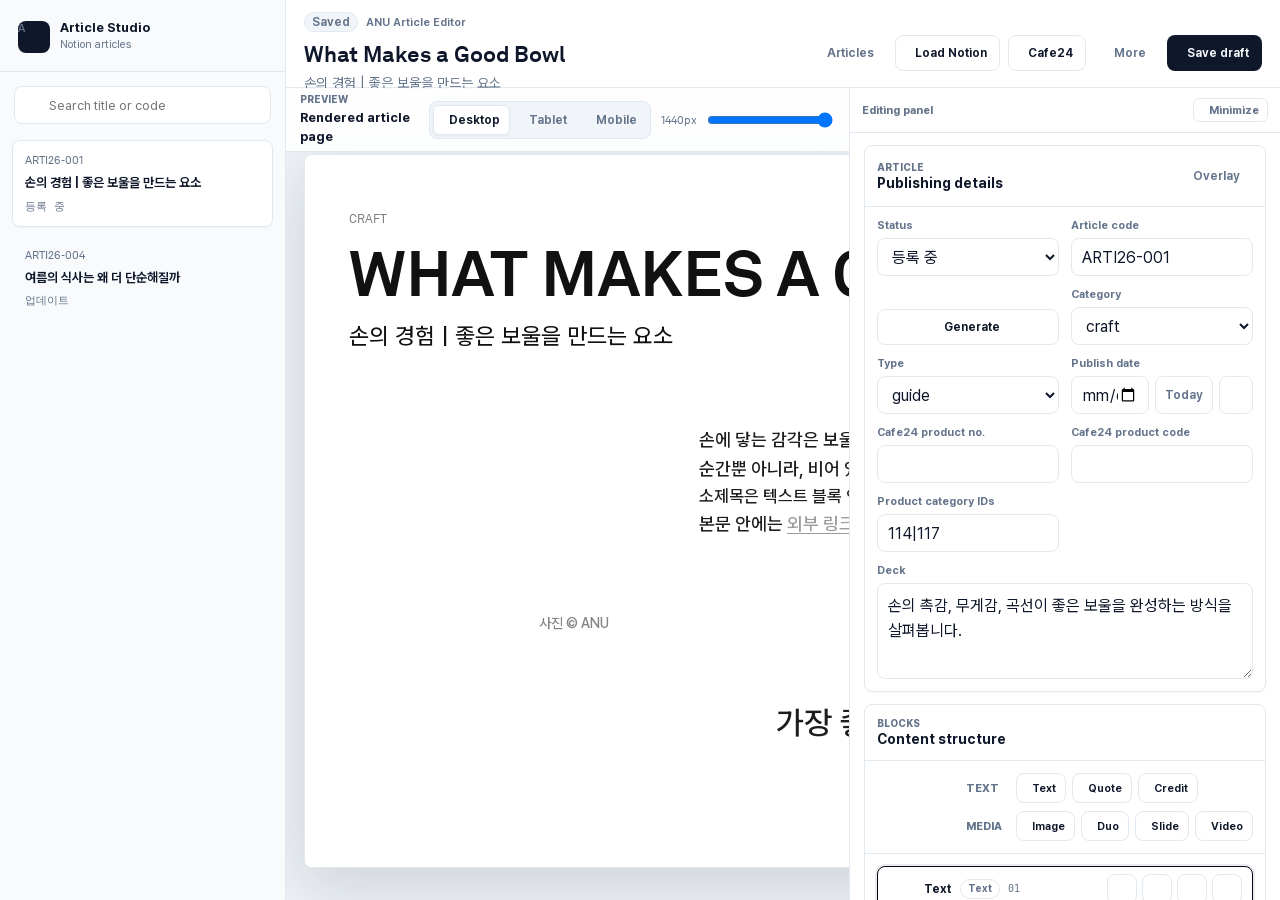
==== anu-editor-v2/index.html @ b9855404 "Refine editor UI with shadcn-style controls - Reorganize the editor into article list, preview, and " ====
<!doctype html>
<html lang="ko">
<head>
  <meta charset="utf-8">
  <meta name="viewport" content="width=device-width, initial-scale=1">
  <title>ANU Article Studio</title>
  <script>
    window.tailwind = window.tailwind || {};
    window.tailwind.config = {
      theme: {
        extend: {
          colors: {
            border: 'hsl(var(--border))',
            input: 'hsl(var(--input))',
            ring: 'hsl(var(--ring))',
            background: 'hsl(var(--background))',
            foreground: 'hsl(var(--foreground))',
            muted: {
              DEFAULT: 'hsl(var(--muted-bg))',
              foreground: 'hsl(var(--muted-foreground))',
            },
            primary: {
              DEFAULT: 'hsl(var(--primary))',
              foreground: 'hsl(var(--primary-foreground))',
            },
            secondary: {
              DEFAULT: 'hsl(var(--secondary))',
              foreground: 'hsl(var(--secondary-foreground))',
            },
          },
          borderRadius: {
            lg: 'var(--radius)',
            md: 'calc(var(--radius) - 2px)',
            sm: 'calc(var(--radius) - 4px)',
          },
          fontFamily: {
            sans: ['Pretendard Variable', 'Pretendard', '-apple-system', 'BlinkMacSystemFont', 'Segoe UI', 'sans-serif'],
          },
        },
      },
    };
  </script>
  <script src="https://cdn.tailwindcss.com"></script>
  <script defer src="https://unpkg.com/lucide@latest/dist/umd/lucide.js"></script>
  <link rel="stylesheet" href="./app.css">
</head>
<body class="bg-background text-foreground font-sans antialiased">
  <main class="app-shell min-h-screen">
    <aside class="sidebar" aria-label="Article navigation">
      <header class="sidebar__head">
        <div class="brand">
          <span class="brand__mark" aria-hidden="true">A</span>
          <div>
            <strong>Article Studio</strong>
            <span>Notion articles</span>
          </div>
        </div>
      </header>

      <label class="search-field">
        <span class="sr-only">Search articles</span>
        <i data-lucide="search" aria-hidden="true"></i>
        <input type="search" placeholder="Search title or code">
      </label>

      <nav class="article-list" aria-label="Articles">
        <button class="article-row is-active" type="button">
          <span>ARTI26-001</span>
          <strong>손의 경험 | 좋은 보울을 만드는 요소</strong>
          <em>등록 중</em>
        </button>
        <button class="article-row" type="button">
          <span>ARTI26-004</span>
          <strong>여름의 식사는 왜 더 단순해질까</strong>
          <em>업데이트</em>
        </button>
      </nav>
    </aside>

    <section class="editor" aria-label="Article editor">
      <header class="topbar">
        <div class="title-fields">
          <div class="title-meta">
            <span id="saveState" class="save-state">Saved</span>
            <span>ANU Article Editor</span>
          </div>
          <input id="englishTitle" class="title-input" value="What Makes a Good Bowl" aria-label="English title">
          <input id="koreanTitle" class="subtitle-input" value="손의 경험 | 좋은 보울을 만드는 요소" aria-label="Korean title">
        </div>

        <div class="topbar__actions">
          <button class="ui-button ui-button--ghost" type="button" id="toggleSidebar" aria-label="Toggle article list">
            <i data-lucide="panel-left" aria-hidden="true"></i>
            <span>Articles</span>
          </button>
          <button class="ui-button ui-button--secondary" type="button" id="loadArticles">
            <i data-lucide="refresh-cw" aria-hidden="true"></i>
            <span>Load Notion</span>
          </button>
          <button class="ui-button ui-button--secondary" type="button" id="toggleExport">
            <i data-lucide="file-down" aria-hidden="true"></i>
            <span>Cafe24</span>
          </button>
          <details class="utility-menu">
            <summary class="ui-button ui-button--ghost" aria-label="More actions">
              <i data-lucide="more-horizontal" aria-hidden="true"></i>
              <span>More</span>
            </summary>
            <div class="utility-menu__content">
              <button type="button" id="copyHtml"><i data-lucide="code-2" aria-hidden="true"></i>Copy HTML</button>
              <button type="button" id="copyJson"><i data-lucide="braces" aria-hidden="true"></i>Copy JSON</button>
              <button type="button" id="importJson"><i data-lucide="upload" aria-hidden="true"></i>Import JSON</button>
            </div>
          </details>
          <button class="ui-button ui-button--primary" type="button" id="saveDraft">
            <i data-lucide="save" aria-hidden="true"></i>
            <span>Save draft</span>
          </button>
          <input id="importJsonInput" class="sr-only" type="file" accept="application/json,.json">
        </div>
      </header>

      <div class="workarea">
        <section class="composer" aria-label="Composer">
          <div class="composer__floatbar">
            <span>Editing panel</span>
            <button class="ui-button ui-button--ghost" type="button" id="minimizeComposer">
              <i data-lucide="minus" aria-hidden="true"></i>
              Minimize
            </button>
          </div>

          <section class="panel meta-panel">
            <div class="panel__head">
              <div>
                <p class="panel-eyebrow">Article</p>
                <h2>Publishing details</h2>
              </div>
              <button class="ui-button ui-button--ghost" type="button" id="toggleComposerFloat">
                <i data-lucide="panel-right-open" aria-hidden="true"></i>
                Overlay
              </button>
            </div>
            <div class="meta-grid">
              <label class="field">
                <span>Status</span>
                <select id="articleStatus">
                  <option>시작 전</option>
                  <option>작성 중</option>
                  <option selected>등록 중</option>
                  <option>업데이트</option>
                  <option>업로드</option>
                </select>
              </label>
              <label class="field">
                <span>Article code</span>
                <input id="articleCode" value="ARTI26-001">
              </label>
              <button class="ui-button ui-button--secondary field-button" type="button" id="generateArticleCode">
                <i data-lucide="hash" aria-hidden="true"></i>
                Generate
              </button>
              <label class="field">
                <span>Category</span>
                <select id="articleCategory">
                  <option value="life">life</option>
                  <option value="craft" selected>craft</option>
                  <option value="sustainability">sustainability</option>
                  <option value="archive">archive</option>
                </select>
              </label>
              <label class="field">
                <span>Type</span>
                <select id="articleType">
                  <option value="essay">essay</option>
                  <option value="interview">interview</option>
                  <option value="curation">curation</option>
                  <option value="guide" selected>guide</option>
                  <option value="project">project</option>
                </select>
              </label>
              <div class="field">
                <span>Publish date</span>
                <div class="date-control">
                  <input id="publishDate" type="date" aria-label="Publish date">
                  <button type="button" id="publishToday">Today</button>
                  <button type="button" id="publishClear" aria-label="Clear publish date">
                    <i data-lucide="x" aria-hidden="true"></i>
                  </button>
                </div>
              </div>
              <label class="field">
                <span>Cafe24 product no.</span>
                <input id="cafe24ProductNo" inputmode="numeric">
              </label>
              <label class="field">
                <span>Cafe24 product code</span>
                <input id="cafe24ProductCode">
              </label>
              <label class="field">
                <span>Product category IDs</span>
                <input id="productCategoryIds" value="114|117">
              </label>
              <label class="field field--wide">
                <span>Deck</span>
                <textarea id="articleDeck">손의 촉감, 무게감, 곡선이 좋은 보울을 완성하는 방식을 살펴봅니다.</textarea>
              </label>
            </div>
          </section>

          <section class="panel">
            <div class="panel__head">
              <div>
                <p class="panel-eyebrow">Blocks</p>
                <h2>Content structure</h2>
              </div>
            </div>
            <div class="block-tools" aria-label="Add block">
              <div>
                <span>Text</span>
                <button type="button" data-add="text"><i data-lucide="type" aria-hidden="true"></i>Text</button>
                <button type="button" data-add="quote"><i data-lucide="quote" aria-hidden="true"></i>Quote</button>
                <button type="button" data-add="credit"><i data-lucide="badge-info" aria-hidden="true"></i>Credit</button>
              </div>
              <div>
                <span>Media</span>
                <button type="button" data-add="image"><i data-lucide="image" aria-hidden="true"></i>Image</button>
                <button type="button" data-add="duo"><i data-lucide="columns-2" aria-hidden="true"></i>Duo</button>
                <button type="button" data-add="slide"><i data-lucide="gallery-horizontal" aria-hidden="true"></i>Slide</button>
                <button type="button" data-add="video"><i data-lucide="video" aria-hidden="true"></i>Video</button>
              </div>
            </div>
            <div id="blockList" class="block-list" aria-live="polite"></div>
          </section>

          <section class="panel export-panel is-collapsed" id="cafeExportPanel">
            <div class="panel__head">
              <div>
                <p class="panel-eyebrow">Cafe24</p>
                <h2>Export actions</h2>
              </div>
              <span id="gasState" class="panel-state">Ready</span>
            </div>
            <div class="pipeline-panel">
              <label class="field field--wide">
                <span>GAS Web App URL</span>
                <input id="gasEndpoint" placeholder="Local test URL or blank on Cloudflare Pages">
              </label>
              <label class="field">
                <span>Access token</span>
                <input id="gasToken" placeholder="Optional">
              </label>
              <label class="field field--wide">
                <span>Notion editor page ID</span>
                <input id="editorPageId" placeholder="아티클 편집기 page_id">
              </label>
              <label class="field field--wide">
                <span>Notion article page ID</span>
                <input id="articlePageId" placeholder="아티클 DB page_id">
              </label>
              <div class="pipeline-actions">
                <button class="ui-button ui-button--secondary" type="button" data-gas-action="saveEditorData"><i data-lucide="database" aria-hidden="true"></i>Save to Notion</button>
                <button class="ui-button ui-button--secondary" type="button" data-gas-action="runAll"><i data-lucide="play" aria-hidden="true"></i>Run all</button>
                <button class="ui-button ui-button--secondary" type="button" data-gas-action="exportRegistrationCsv"><i data-lucide="file-plus-2" aria-hidden="true"></i>Registration CSV</button>
                <button class="ui-button ui-button--secondary" type="button" data-gas-action="exportUpdateCsv"><i data-lucide="file-pen-line" aria-hidden="true"></i>Update CSV</button>
              </div>
            </div>
          </section>
        </section>

        <section class="preview" aria-label="Preview">
          <div class="preview__toolbar">
            <div>
              <p class="panel-eyebrow">Preview</p>
              <strong>Rendered article page</strong>
            </div>
            <div class="preview-controls">
              <div class="segmented segmented--preview" role="group" aria-label="Preview size">
                <button class="is-active" type="button" data-width="1440"><i data-lucide="monitor" aria-hidden="true"></i>Desktop</button>
                <button type="button" data-width="834"><i data-lucide="tablet" aria-hidden="true"></i>Tablet</button>
                <button type="button" data-width="390"><i data-lucide="smartphone" aria-hidden="true"></i>Mobile</button>
              </div>
              <label class="viewport-slider">
                <span id="viewportLabel">1440px</span>
                <input id="viewportRange" type="range" min="320" max="1440" value="1440">
              </label>
            </div>
          </div>
          <div class="preview__stage">
            <div id="deviceFrame" class="device-frame">
              <iframe id="previewFrame" src="./preview.html" title="Article preview"></iframe>
            </div>
          </div>
        </section>
      </div>
    </section>
  </main>

  <script src="./app.js"></script>
  <script>
    window.addEventListener('DOMContentLoaded', () => {
      if (window.lucide) window.lucide.createIcons();
    });
  </script>
</body>
</html>
---- anu-editor-v2/app.css ----
:root {
  --bg: #f5f5f7;
  --panel: #ffffff;
  --panel-alt: #fbfbfd;
  --ink: #111827;
  --muted: #667085;
  --soft: #98a2b3;
  --line: #d9dee7;
  --line-strong: #b8c0cc;
  --accent: #0b57d0;
  --accent-ink: #ffffff;
  --shadow: 0 16px 48px rgba(15, 23, 42, 0.08);
  --radius: 8px;
  --sans: -apple-system, BlinkMacSystemFont, "Segoe UI", "Pretendard Variable", Pretendard, sans-serif;
  --mono: "SFMono-Regular", ui-monospace, Menlo, Consolas, monospace;
}

* {
  box-sizing: border-box;
}

html,
body {
  height: 100%;
}

body {
  margin: 0;
  background: var(--bg);
  color: var(--ink);
  font-family: var(--sans);
  letter-spacing: 0;
}

button,
input,
textarea,
select {
  font: inherit;
}

button {
  cursor: pointer;
}

.sr-only {
  position: absolute;
  width: 1px;
  height: 1px;
  overflow: hidden;
  clip: rect(0, 0, 0, 0);
}

.app-shell {
  display: grid;
  grid-template-columns: 272px minmax(0, 1fr);
  height: 100vh;
  min-height: 720px;
}

body.sidebar-collapsed .app-shell {
  grid-template-columns: 0 minmax(0, 1fr);
}

body.sidebar-collapsed .sidebar {
  overflow: hidden;
  border-right: 0;
}

.sidebar {
  display: flex;
  min-width: 0;
  flex-direction: column;
  border-right: 1px solid var(--line);
  background: var(--panel-alt);
}

.sidebar__head {
  display: flex;
  align-items: center;
  justify-content: space-between;
  gap: 12px;
  height: 64px;
  padding: 0 16px;
  border-bottom: 1px solid var(--line);
}

.brand {
  display: flex;
  min-width: 0;
  align-items: center;
  gap: 10px;
}

.brand__mark {
  display: grid;
  width: 28px;
  height: 28px;
  place-items: center;
  border-radius: 7px;
  background: #111827;
  color: #fff;
  font-size: 13px;
  font-weight: 700;
}

.brand strong,
.brand span {
  display: block;
  overflow: hidden;
  text-overflow: ellipsis;
  white-space: nowrap;
}

.brand strong {
  font-size: 13px;
  line-height: 1.2;
}

.brand span {
  margin-top: 2px;
  color: var(--muted);
  font-size: 11px;
}

.icon-button,
.plain-button,
.primary-button,
.block-tools button,
.segmented button {
  display: inline-flex;
  align-items: center;
  justify-content: center;
  min-height: 32px;
  border: 1px solid var(--line);
  border-radius: 7px;
  background: #fff;
  color: var(--ink);
  line-height: 1;
}

.icon-button {
  width: 32px;
  padding: 0;
  font-size: 18px;
}

.plain-button {
  padding: 0 12px;
  font-size: 12px;
  font-weight: 650;
}

.primary-button {
  border-color: #111827;
  background: #111827;
  color: var(--accent-ink);
  padding: 0 14px;
  font-size: 12px;
  font-weight: 700;
}

.search-field {
  padding: 12px 14px 10px;
}

.search-field input,
.field input,
.field textarea,
.field select {
  width: 100%;
  min-width: 0;
  border: 1px solid var(--line);
  border-radius: 7px;
  background: #fff;
  color: var(--ink);
  outline: none;
}

.search-field input {
  height: 36px;
  padding: 0 11px;
  font-size: 13px;
}

.field {
  display: flex;
  min-width: 0;
  flex-direction: column;
  gap: 6px;
}

.field span {
  color: var(--muted);
  font-size: 11px;
  font-weight: 650;
}

.field input,
.field select {
  height: 36px;
  padding: 0 10px;
}

.field textarea {
  min-height: 82px;
  padding: 10px;
  line-height: 1.55;
  resize: vertical;
}

.field input:focus,
.field textarea:focus,
.field select:focus,
.search-field input:focus {
  border-color: var(--accent);
  box-shadow: 0 0 0 3px rgba(11, 87, 208, 0.12);
}

.segmented {
  display: grid;
  grid-template-columns: repeat(3, minmax(0, 1fr));
  gap: 3px;
  margin: 0 14px 12px;
  padding: 3px;
  border: 1px solid var(--line);
  border-radius: 8px;
  background: #eef1f5;
}

.segmented button {
  min-height: 28px;
  border-color: transparent;
  background: transparent;
  color: var(--muted);
  font-size: 12px;
  font-weight: 650;
}

.segmented button.is-active {
  border-color: var(--line);
  background: #fff;
  color: var(--ink);
  box-shadow: 0 1px 3px rgba(15, 23, 42, 0.06);
}

.article-list {
  display: flex;
  flex: 1;
  min-height: 0;
  flex-direction: column;
  gap: 6px;
  overflow: auto;
  padding: 0 10px 14px;
}

.empty-state {
  margin: 10px 4px;
  color: var(--muted);
  font-size: 12px;
  line-height: 1.5;
}

.article-row {
  display: flex;
  flex-direction: column;
  gap: 7px;
  width: 100%;
  border: 1px solid transparent;
  border-radius: 8px;
  background: transparent;
  padding: 12px 10px;
  text-align: left;
}

.article-row:hover,
.article-row.is-active {
  border-color: var(--line);
  background: #fff;
}

.article-row span,
.article-row em {
  color: var(--muted);
  font-family: var(--mono);
  font-size: 10px;
  font-style: normal;
}

.article-row strong {
  color: var(--ink);
  font-size: 13px;
  line-height: 1.35;
}

.editor {
  display: grid;
  min-width: 0;
  grid-template-rows: 64px minmax(0, 1fr);
}

.topbar {
  display: grid;
  grid-template-columns: minmax(280px, 1fr) auto;
  align-items: center;
  gap: 16px;
  border-bottom: 1px solid var(--line);
  background: rgba(255, 255, 255, 0.86);
  padding: 0 18px;
}

.title-fields {
  display: grid;
  min-width: 0;
  gap: 3px;
}

.title-input,
.subtitle-input {
  width: 100%;
  min-width: 0;
  border: 0;
  background: transparent;
  outline: none;
  padding: 0;
}

.title-input {
  color: var(--ink);
  font-size: 18px;
  font-weight: 720;
}

.subtitle-input {
  color: var(--muted);
  font-size: 12px;
}

.topbar__actions {
  display: flex;
  align-items: center;
  flex-wrap: wrap;
  gap: 8px;
}

.save-state {
  color: var(--muted);
  font-size: 12px;
}

.workarea {
  display: grid;
  min-height: 0;
  grid-template-columns: minmax(420px, 0.9fr) minmax(520px, 1.1fr);
}

.composer {
  position: relative;
  min-width: 0;
  overflow: auto;
  border-right: 1px solid var(--line);
  padding: 18px;
}

.composer__floatbar {
  display: none;
}

body.composer-floating .workarea {
  grid-template-columns: 1fr;
}

body.composer-floating .composer {
  position: fixed;
  top: 84px;
  left: 304px;
  z-index: 60;
  width: min(560px, calc(100vw - 32px));
  min-width: 360px;
  max-width: calc(100vw - 32px);
  max-height: calc(100vh - 104px);
  resize: both;
  border: 1px solid var(--line-strong);
  border-radius: 8px;
  background: var(--bg);
  box-shadow: var(--shadow);
}

body.composer-floating .composer__floatbar {
  position: sticky;
  top: -18px;
  z-index: 4;
  display: flex;
  align-items: center;
  justify-content: space-between;
  height: 34px;
  margin: -18px -18px 14px;
  border-bottom: 1px solid var(--line);
  background: rgba(255, 255, 255, 0.94);
  padding: 0 10px;
  cursor: move;
}

.composer__floatbar span {
  color: var(--muted);
  font-size: 11px;
  font-weight: 800;
}

.composer__floatbar button {
  min-height: 24px;
  border: 1px solid var(--line);
  border-radius: 6px;
  background: #fff;
  color: var(--muted);
  padding: 0 8px;
  font-size: 11px;
  font-weight: 750;
}

body.composer-minimized .composer {
  width: 260px;
  min-width: 260px;
  height: 42px;
  min-height: 42px;
  overflow: hidden;
  resize: none;
}

body.composer-minimized .composer > .panel,
body.composer-minimized .composer > .block-list {
  display: none;
}

.panel {
  border: 1px solid var(--line);
  border-radius: var(--radius);
  background: var(--panel);
}

.panel + .panel {
  margin-top: 14px;
}

.panel__head {
  display: flex;
  align-items: center;
  justify-content: space-between;
  gap: 12px;
  min-height: 48px;
  border-bottom: 1px solid var(--line);
  padding: 0 14px;
}

.panel__head h2 {
  margin: 0;
  font-size: 13px;
}

.meta-grid {
  display: grid;
  grid-template-columns: repeat(3, minmax(0, 1fr));
  gap: 12px;
  padding: 14px;
}

.field-button {
  align-self: end;
}

.field--wide {
  grid-column: 1 / -1;
}

.block-tools {
  display: flex;
  flex-wrap: wrap;
  gap: 6px;
  justify-content: flex-end;
}

.block-tools span {
  display: inline-flex;
  align-items: center;
  height: 28px;
  color: var(--soft);
  font-size: 10px;
  font-weight: 800;
  text-transform: uppercase;
}

.block-tools button {
  min-height: 28px;
  padding: 0 9px;
  color: var(--muted);
  font-size: 12px;
  font-weight: 650;
}

.block-list {
  display: flex;
  flex-direction: column;
  gap: 10px;
  padding: 14px;
}

.block-card {
  border: 1px solid var(--line);
  border-radius: 8px;
  background: #fff;
}

.block-card.is-selected {
  border-color: var(--accent);
  box-shadow: 0 0 0 3px rgba(11, 87, 208, 0.09);
}

.block-card.is-dragging {
  opacity: 0.5;
}

.block-card.is-drop-before {
  border-top-color: var(--accent);
  box-shadow: 0 -3px 0 var(--accent);
}

.block-card.is-drop-after {
  border-bottom-color: var(--accent);
  box-shadow: 0 3px 0 var(--accent);
}

.block-card__head {
  display: flex;
  align-items: center;
  justify-content: space-between;
  gap: 10px;
  min-height: 38px;
  border-bottom: 1px solid var(--line);
  padding: 0 11px;
}

.block-card__head strong {
  font-size: 12px;
}

.block-card__head span {
  color: var(--muted);
  font-family: var(--mono);
  font-size: 10px;
}

.block-card__head em {
  display: inline-flex;
  align-items: center;
  height: 20px;
  border: 1px solid var(--line);
  border-radius: 999px;
  color: var(--muted);
  padding: 0 7px;
  font-size: 10px;
  font-style: normal;
  font-weight: 750;
}

.block-card__meta {
  display: flex;
  min-width: 0;
  align-items: center;
  gap: 8px;
}

.drag-handle {
  display: inline-flex;
  align-items: center;
  justify-content: center;
  width: 24px;
  height: 24px;
  border: 0;
  border-radius: 6px;
  background: transparent;
  color: var(--soft);
  cursor: grab;
  font-size: 13px;
  line-height: 1;
}

.drag-handle:active {
  cursor: grabbing;
}

.block-actions {
  display: flex;
  flex-wrap: wrap;
  justify-content: flex-end;
  gap: 5px;
}

.block-actions button {
  display: inline-flex;
  align-items: center;
  justify-content: center;
  width: 26px;
  min-height: 25px;
  border: 1px solid var(--line);
  border-radius: 6px;
  background: #fff;
  color: var(--muted);
  padding: 0;
  font-size: 11px;
  font-weight: 650;
}

.block-actions button:hover {
  border-color: var(--line-strong);
  color: var(--ink);
}

.block-card__body {
  display: grid;
  gap: 10px;
  padding: 12px;
}

.inline-add {
  display: flex;
  flex-wrap: wrap;
  align-items: center;
  gap: 5px;
  margin: -4px 0 0;
  padding: 0 8px;
  opacity: 0.48;
  transition: opacity 120ms ease;
}

.inline-add:hover,
.block-card:hover + .inline-add {
  opacity: 1;
}

.inline-add span {
  color: var(--soft);
  font-size: 10px;
  font-weight: 750;
}

.inline-add button {
  min-height: 24px;
  border: 1px solid var(--line);
  border-radius: 999px;
  background: var(--panel-alt);
  color: var(--muted);
  padding: 0 8px;
  font-size: 10px;
  font-weight: 750;
}

.inline-add button:hover {
  border-color: var(--line-strong);
  background: #fff;
  color: var(--ink);
}

.block-card textarea {
  min-height: 92px;
}

.block-card[data-type="quote"] textarea {
  min-height: 70px;
  font-size: 17px;
}

.rich-toolbar {
  display: flex;
  flex-wrap: wrap;
  gap: 6px;
}

.rich-toolbar button {
  min-height: 28px;
  border: 1px solid var(--line);
  border-radius: 6px;
  background: #fff;
  color: var(--muted);
  padding: 0 8px;
  font-size: 11px;
  font-weight: 700;
}

.rich-toolbar button:hover {
  border-color: var(--line-strong);
  color: var(--ink);
}

.rich-editor {
  min-height: 180px;
  max-height: 460px;
  overflow: auto;
  border: 1px solid var(--line);
  border-radius: 7px;
  background: #fff;
  padding: 12px;
  outline: none;
  line-height: 1.7;
}

.rich-editor:focus {
  border-color: var(--accent);
  box-shadow: 0 0 0 3px rgba(11, 87, 208, 0.12);
}

.rich-editor__node {
  min-height: 1.6em;
  margin: 0 0 12px;
}

.rich-editor__node:last-child {
  margin-bottom: 0;
}

.rich-editor__node[data-node-type="subheading"] {
  margin-top: 22px;
  font-size: 17px;
  font-weight: 760;
  line-height: 1.55;
}

.rich-editor a[data-link-type] {
  color: var(--accent);
  text-decoration: underline;
  text-underline-offset: 2px;
}

.link-popover {
  position: fixed;
  z-index: 1000;
  display: inline-flex;
  align-items: center;
  gap: 4px;
  border: 1px solid var(--line);
  border-radius: 8px;
  background: rgba(255, 255, 255, 0.96);
  box-shadow: 0 10px 28px rgba(15, 23, 42, 0.14);
  padding: 5px;
}

.link-popover[hidden] {
  display: none;
}

.link-popover span {
  color: var(--muted);
  padding: 0 6px;
  font-size: 11px;
  font-weight: 750;
}

.link-popover button {
  min-height: 26px;
  border: 1px solid transparent;
  border-radius: 6px;
  background: transparent;
  color: var(--ink);
  padding: 0 7px;
  font-size: 11px;
  font-weight: 750;
}

.link-popover button:hover {
  border-color: var(--line);
  background: var(--panel-alt);
}

.export-panel.is-collapsed {
  display: none;
}

.panel-state {
  color: var(--muted);
  font-size: 12px;
}

.pipeline-panel {
  display: grid;
  grid-template-columns: minmax(0, 1fr) minmax(140px, 0.35fr);
  gap: 12px;
  padding: 14px;
}

.pipeline-actions {
  display: flex;
  grid-column: 1 / -1;
  flex-wrap: wrap;
  gap: 8px;
}

.image-grid {
  display: grid;
  grid-template-columns: 104px minmax(0, 1fr);
  gap: 12px;
}

.image-thumb {
  position: relative;
  display: grid;
  place-items: center;
  aspect-ratio: 1;
  overflow: hidden;
  border: 1px solid var(--line);
  border-radius: 7px;
  background: #f0f2f5;
}

.image-thumb::after {
  content: "No image";
  color: var(--soft);
  font-size: 11px;
  font-weight: 650;
}

.image-thumb img {
  position: absolute;
  inset: 0;
  width: 100%;
  height: 100%;
  object-fit: cover;
}

.image-actions {
  display: flex;
  flex-wrap: wrap;
  gap: 6px;
}

.image-actions button,
.upload-button {
  display: inline-flex;
  align-items: center;
  justify-content: center;
  min-height: 28px;
  border: 1px solid var(--line);
  border-radius: 6px;
  background: #fff;
  color: var(--muted);
  padding: 0 8px;
  font-size: 11px;
  font-weight: 700;
}

.image-actions button:hover,
.upload-button:hover {
  border-color: var(--line-strong);
  color: var(--ink);
}

.duo-editor {
  display: grid;
  gap: 12px;
}

.duo-editor__item {
  display: grid;
  grid-template-columns: 104px minmax(0, 1fr);
  gap: 12px;
  border-bottom: 1px solid var(--line);
  padding-bottom: 12px;
}

.duo-editor__item:last-child {
  border-bottom: 0;
  padding-bottom: 0;
}

.duo-editor__fields {
  display: grid;
  gap: 10px;
}

.preview {
  display: grid;
  min-width: 0;
  min-height: 0;
  grid-template-rows: 48px minmax(0, 1fr);
  background: #edf0f5;
}

.preview__toolbar {
  display: flex;
  align-items: center;
  justify-content: space-between;
  gap: 12px;
  border-bottom: 1px solid var(--line);
  background: #fff;
  padding: 0 14px;
}

.segmented--preview {
  width: 260px;
  margin: 0;
}

.viewport-slider {
  display: flex;
  align-items: center;
  gap: 10px;
  color: var(--muted);
  font-family: var(--mono);
  font-size: 11px;
}

.viewport-slider input {
  width: 180px;
}

.preview__stage {
  min-height: 0;
  overflow: auto;
  padding: 18px;
}

.device-frame {
  width: 1440px;
  min-height: 100%;
  margin: 0 auto;
  border: 1px solid var(--line-strong);
  border-radius: 8px;
  background: #fff;
  box-shadow: var(--shadow);
  transition: width 160ms ease;
}

.device-frame iframe {
  display: block;
  width: 100%;
  height: calc(100vh - 136px);
  min-height: 620px;
  border: 0;
  border-radius: 8px;
  background: #fff;
}

@media (max-width: 1180px) {
  .app-shell {
    grid-template-columns: 1fr;
    min-height: 0;
  }

  .sidebar {
    display: none;
  }

  .workarea {
    grid-template-columns: 1fr;
    overflow: auto;
  }

  .composer {
    border-right: 0;
  }

  .preview {
    min-height: 720px;
  }
}

@media (max-width: 720px) {
  .topbar {
    grid-template-columns: 1fr;
    height: auto;
    align-items: start;
    padding: 12px;
  }

  .topbar__actions {
    justify-content: space-between;
  }

  .meta-grid,
  .image-grid,
  .duo-editor__item,
  .pipeline-panel {
    grid-template-columns: 1fr;
  }

  .pipeline-actions {
    grid-column: auto;
  }

  .preview__toolbar {
    align-items: stretch;
    flex-direction: column;
    height: auto;
    padding: 10px;
  }

  .segmented--preview {
    width: 100%;
  }

  .viewport-slider input {
    width: 100%;
  }
}

/* ============================================================
   ANU Article Studio UI
   Tailwind/shadcn-style tokens over the static editor shell.
   ============================================================ */

@font-face {
  font-family: "Pretendard Variable";
  font-weight: 45 920;
  font-style: normal;
  font-display: swap;
  src: url("./site-assets/font/PretendardVariable.woff2") format("woff2-variations");
}

@font-face {
  font-family: "AkkuratLLWeb";
  font-weight: 400;
  font-style: normal;
  font-display: swap;
  src: url("./site-assets/font/AkkuratLLWeb-Regular.woff") format("woff");
}

@font-face {
  font-family: "AkkuratLLWeb";
  font-weight: 700;
  font-style: normal;
  font-display: swap;
  src: url("./site-assets/font/AkkuratLLWeb-Bold.woff") format("woff");
}

:root {
  --background: 210 20% 98%;
  --foreground: 222.2 47.4% 11.2%;
  --muted-bg: 210 40% 96.1%;
  --muted-foreground: 215.4 16.3% 46.9%;
  --primary: 222.2 47.4% 11.2%;
  --primary-foreground: 210 40% 98%;
  --secondary: 210 40% 96.1%;
  --secondary-foreground: 222.2 47.4% 11.2%;
  --border: 214.3 31.8% 91.4%;
  --input: 214.3 31.8% 91.4%;
  --ring: 222.2 84% 4.9%;
  --radius: 8px;
  --bg: hsl(var(--background));
  --panel: #ffffff;
  --panel-alt: hsl(var(--muted-bg));
  --ink: hsl(var(--foreground));
  --muted-text: hsl(var(--muted-foreground));
  --muted: hsl(var(--muted-foreground));
  --soft: #94a3b8;
  --line: hsl(var(--border));
  --line-strong: #cbd5e1;
  --accent: hsl(var(--primary));
  --accent-ink: hsl(var(--primary-foreground));
  --shadow: 0 20px 55px rgba(15, 23, 42, 0.08);
  --sans: "Pretendard Variable", Pretendard, -apple-system, BlinkMacSystemFont, "Segoe UI", sans-serif;
  --display: "AkkuratLLWeb", "Pretendard Variable", -apple-system, BlinkMacSystemFont, "Segoe UI", sans-serif;
}

html,
body {
  overflow: hidden;
  background: hsl(var(--background));
}

body {
  color: hsl(var(--foreground));
  font-family: var(--sans);
}

button,
summary,
select {
  -webkit-tap-highlight-color: transparent;
}

button:focus-visible,
summary:focus-visible,
input:focus-visible,
textarea:focus-visible,
select:focus-visible {
  outline: 2px solid hsl(var(--ring));
  outline-offset: 2px;
}

.app-shell {
  grid-template-columns: 286px minmax(0, 1fr);
  min-height: 100vh;
  background: hsl(var(--background));
}

.sidebar {
  border-right: 1px solid hsl(var(--border));
  background: rgba(248, 250, 252, 0.88);
  backdrop-filter: blur(20px);
}

.sidebar__head {
  height: 72px;
  border-bottom: 1px solid hsl(var(--border));
  padding: 0 18px;
}

.brand__mark {
  width: 32px;
  height: 32px;
  border-radius: 8px;
  background: hsl(var(--primary));
  font-family: var(--display);
}

.brand strong {
  font-size: 13px;
  letter-spacing: 0;
}

.brand span {
  color: hsl(var(--muted-foreground));
}

.search-field {
  position: relative;
  padding: 14px 14px 8px;
}

.search-field svg {
  position: absolute;
  top: 24px;
  left: 25px;
  width: 15px;
  height: 15px;
  color: hsl(var(--muted-foreground));
}

.search-field input {
  height: 38px;
  border-color: hsl(var(--border));
  border-radius: 8px;
  padding: 0 12px 0 34px;
  font-size: 13px;
}

.article-list {
  gap: 8px;
  padding: 8px 12px 16px;
}

.article-row {
  border: 1px solid transparent;
  border-radius: 8px;
  background: transparent;
  padding: 12px;
  text-align: left;
}

.article-row:hover,
.article-row.is-active {
  border-color: hsl(var(--border));
  background: #fff;
  box-shadow: 0 1px 2px rgba(15, 23, 42, 0.04);
}

.article-row span {
  color: hsl(var(--muted-foreground));
  font-family: var(--display);
  font-size: 11px;
}

.article-row strong {
  font-size: 13px;
  font-weight: 650;
}

.article-row em {
  color: hsl(var(--muted-foreground));
  font-size: 11px;
}

.editor {
  display: grid;
  min-width: 0;
  min-height: 0;
  grid-template-rows: auto minmax(0, 1fr);
}

.topbar {
  display: grid;
  grid-template-columns: minmax(320px, 1fr) auto;
  gap: 16px;
  height: 88px;
  border-bottom: 1px solid hsl(var(--border));
  background: rgba(255, 255, 255, 0.92);
  padding: 12px 18px;
  backdrop-filter: blur(20px);
}

.title-fields {
  min-width: 0;
}

.title-meta {
  display: flex;
  align-items: center;
  gap: 8px;
  margin-bottom: 5px;
  color: hsl(var(--muted-foreground));
  font-size: 11px;
  font-weight: 650;
}

.save-state {
  border: 1px solid hsl(var(--border));
  border-radius: 999px;
  background: hsl(var(--secondary));
  color: hsl(var(--muted-foreground));
  padding: 2px 7px;
}

.title-input,
.subtitle-input {
  display: block;
  width: 100%;
  border: 0;
  background: transparent;
  color: hsl(var(--foreground));
  outline: none;
}

.title-input {
  height: 28px;
  font-family: var(--display);
  font-size: 22px;
  font-weight: 700;
}

.subtitle-input {
  height: 23px;
  color: hsl(var(--muted-foreground));
  font-size: 14px;
}

.topbar__actions {
  align-items: center;
  gap: 8px;
}

.ui-button,
.plain-button,
.primary-button {
  display: inline-flex;
  align-items: center;
  justify-content: center;
  min-height: 36px;
  border: 1px solid transparent;
  border-radius: 8px;
  gap: 7px;
  padding: 0 12px;
  font-size: 12px;
  font-weight: 650;
  line-height: 1;
  white-space: nowrap;
}

.ui-button svg,
.plain-button svg,
.primary-button svg,
.block-tools svg,
.utility-menu svg,
.pipeline-actions svg {
  width: 15px;
  height: 15px;
  flex: none;
}

.ui-button--primary,
.primary-button {
  background: hsl(var(--primary));
  color: hsl(var(--primary-foreground));
}

.ui-button--secondary,
.plain-button {
  border-color: hsl(var(--border));
  background: #fff;
  color: hsl(var(--foreground));
}

.ui-button--ghost {
  background: transparent;
  color: hsl(var(--muted-foreground));
}

.ui-button:hover,
.plain-button:hover,
.primary-button:hover,
.utility-menu summary:hover {
  filter: brightness(0.985);
}

.utility-menu {
  position: relative;
}

.utility-menu summary {
  list-style: none;
}

.utility-menu summary::-webkit-details-marker {
  display: none;
}

.utility-menu__content {
  position: absolute;
  top: calc(100% + 8px);
  right: 0;
  z-index: 20;
  display: grid;
  min-width: 172px;
  border: 1px solid hsl(var(--border));
  border-radius: 8px;
  background: #fff;
  box-shadow: var(--shadow);
  padding: 5px;
}

.utility-menu__content button {
  display: flex;
  align-items: center;
  min-height: 34px;
  border: 0;
  border-radius: 6px;
  background: transparent;
  color: hsl(var(--foreground));
  gap: 8px;
  padding: 0 9px;
  text-align: left;
  font-size: 12px;
}

.utility-menu__content button:hover {
  background: hsl(var(--secondary));
}

.workarea {
  display: grid;
  min-height: 0;
  grid-template-columns: minmax(0, 1fr) minmax(380px, 430px);
  background: hsl(var(--background));
}

.preview {
  grid-column: 1;
  grid-row: 1;
  min-width: 0;
  border-right: 1px solid hsl(var(--border));
  background: #eef2f6;
}

.composer {
  grid-column: 2;
  grid-row: 1;
  border-right: 0;
  background: #fff;
  padding: 14px;
}

.composer__floatbar {
  display: flex;
  position: sticky;
  top: -14px;
  z-index: 6;
  align-items: center;
  justify-content: space-between;
  margin: -14px -14px 12px;
  border-bottom: 1px solid hsl(var(--border));
  background: rgba(255, 255, 255, 0.94);
  padding: 10px 12px;
}

.composer__floatbar span {
  color: hsl(var(--muted-foreground));
  font-size: 11px;
  font-weight: 750;
}

body.composer-floating .composer {
  top: 104px;
  right: 18px;
  left: auto;
  width: min(430px, calc(100vw - 36px));
  min-width: min(360px, calc(100vw - 36px));
}

body.composer-floating .preview {
  border-right: 0;
}

.panel {
  border: 1px solid hsl(var(--border));
  border-radius: 8px;
  background: #fff;
  box-shadow: 0 1px 2px rgba(15, 23, 42, 0.03);
}

.panel + .panel {
  margin-top: 12px;
}

.panel__head {
  display: flex;
  min-height: 56px;
  align-items: center;
  justify-content: space-between;
  gap: 12px;
  border-bottom: 1px solid hsl(var(--border));
  padding: 12px;
}

.panel__head h2 {
  margin: 0;
  font-size: 14px;
  font-weight: 700;
}

.panel-eyebrow {
  margin: 0 0 2px;
  color: hsl(var(--muted-foreground));
  font-size: 10px;
  font-weight: 800;
  letter-spacing: 0;
  text-transform: uppercase;
}

.meta-grid {
  grid-template-columns: minmax(0, 1fr) minmax(0, 1fr);
  gap: 12px;
  padding: 12px;
}

.field span {
  color: hsl(var(--muted-foreground));
  font-size: 11px;
  font-weight: 700;
}

.field input,
.field textarea,
.field select,
.search-field input {
  border-color: hsl(var(--input));
  border-radius: 8px;
  background: #fff;
  color: hsl(var(--foreground));
}

.field input,
.field select {
  height: 38px;
}

.field textarea {
  min-height: 96px;
}

.field--wide {
  grid-column: 1 / -1;
}

.field-button {
  align-self: end;
}

.date-control {
  display: grid;
  grid-template-columns: minmax(0, 1fr) auto 34px;
  gap: 6px;
}

.date-control button {
  display: inline-flex;
  align-items: center;
  justify-content: center;
  min-height: 38px;
  border: 1px solid hsl(var(--border));
  border-radius: 8px;
  background: #fff;
  color: hsl(var(--muted-foreground));
  padding: 0 9px;
  font-size: 12px;
  font-weight: 650;
}

.date-control svg {
  width: 14px;
  height: 14px;
}

.block-tools {
  display: grid;
  gap: 8px;
  border-bottom: 1px solid hsl(var(--border));
  padding: 12px;
}

.block-tools > div {
  display: flex;
  flex-wrap: wrap;
  align-items: center;
  gap: 6px;
}

.block-tools span {
  width: 44px;
  color: hsl(var(--muted-foreground));
  font-size: 11px;
  font-weight: 800;
}

.block-tools button,
.inline-add button,
.rich-toolbar button,
.image-actions button,
.upload-button {
  display: inline-flex;
  align-items: center;
  justify-content: center;
  min-height: 30px;
  border: 1px solid hsl(var(--border));
  border-radius: 8px;
  background: #fff;
  color: hsl(var(--foreground));
  gap: 6px;
  padding: 0 9px;
  font-size: 11px;
  font-weight: 650;
}

.block-list {
  padding: 12px;
}

.block-card {
  border-color: hsl(var(--border));
  border-radius: 8px;
  box-shadow: none;
}

.block-card.is-selected {
  border-color: hsl(var(--ring));
  box-shadow: 0 0 0 2px rgba(15, 23, 42, 0.08);
}

.block-card__head {
  min-height: 44px;
  border-color: hsl(var(--border));
  padding: 0 10px;
}

.drag-handle {
  width: 28px;
  height: 28px;
  color: hsl(var(--muted-foreground));
}

.drag-handle svg,
.block-actions svg {
  width: 14px;
  height: 14px;
}

.block-actions button {
  width: 30px;
  min-height: 30px;
  border-color: hsl(var(--border));
  border-radius: 8px;
}

.inline-add {
  margin: 6px 0 0;
  padding: 0;
  opacity: 0.64;
}

.inline-add span {
  margin-right: 2px;
}

.rich-editor {
  border-color: hsl(var(--border));
  border-radius: 8px;
}

.preview__toolbar {
  display: flex;
  height: 64px;
  align-items: center;
  justify-content: space-between;
  gap: 16px;
  border-bottom: 1px solid hsl(var(--border));
  background: rgba(255, 255, 255, 0.9);
  padding: 10px 14px;
  backdrop-filter: blur(20px);
}

.preview__toolbar strong {
  font-size: 13px;
}

.preview-controls {
  display: flex;
  align-items: center;
  gap: 10px;
}

.segmented {
  width: auto;
  margin: 0;
  border-color: hsl(var(--border));
  background: hsl(var(--secondary));
  padding: 3px;
}

.segmented--preview {
  grid-template-columns: repeat(3, auto);
}

.segmented button {
  min-height: 30px;
  border-radius: 6px;
  gap: 6px;
  padding: 0 9px;
}

.segmented svg {
  width: 14px;
  height: 14px;
}

.viewport-slider {
  display: flex;
  align-items: center;
  gap: 8px;
  color: hsl(var(--muted-foreground));
  font-family: var(--display);
  font-size: 11px;
}

.viewport-slider input {
  width: 126px;
}

.preview__stage {
  display: grid;
  min-height: 0;
  place-items: start center;
  overflow: auto;
  padding: 18px;
}

.device-frame {
  min-height: auto;
  max-width: 100%;
  overflow: hidden;
  border: 1px solid hsl(var(--border));
  border-radius: 8px;
  background: #fff;
  box-shadow: 0 18px 60px rgba(15, 23, 42, 0.14);
}

.device-frame iframe {
  display: block;
  height: calc(100vh - 188px);
  min-height: 680px;
  border-radius: 0;
}

.export-panel.is-collapsed {
  display: none;
}

.pipeline-panel {
  grid-template-columns: 1fr;
}

.pipeline-actions {
  grid-column: auto;
}

@media (max-width: 1180px) {
  html,
  body {
    overflow: auto;
  }

  .app-shell {
    grid-template-columns: 1fr;
  }

  body:not(.sidebar-collapsed) .sidebar {
    display: flex;
  }

  .sidebar {
    display: none;
    max-height: 42vh;
  }

  .topbar {
    grid-template-columns: 1fr;
    height: auto;
  }

  .topbar__actions {
    justify-content: flex-start;
  }

  .workarea {
    grid-template-columns: 1fr;
  }

  .preview,
  .composer {
    grid-column: 1;
    grid-row: auto;
  }

  .preview {
    border-right: 0;
  }

  .composer {
    border-top: 1px solid hsl(var(--border));
  }
}

@media (max-width: 720px) {
  .topbar__actions,
  .preview-controls {
    align-items: stretch;
    flex-direction: column;
  }

  .ui-button,
  .plain-button,
  .primary-button,
  .utility-menu summary {
    width: 100%;
  }

  .utility-menu__content {
    left: 0;
    right: auto;
    width: 100%;
  }

  .meta-grid {
    grid-template-columns: 1fr;
  }

  .preview__stage {
    padding: 10px;
  }

  .device-frame iframe {
    min-height: 620px;
  }
}
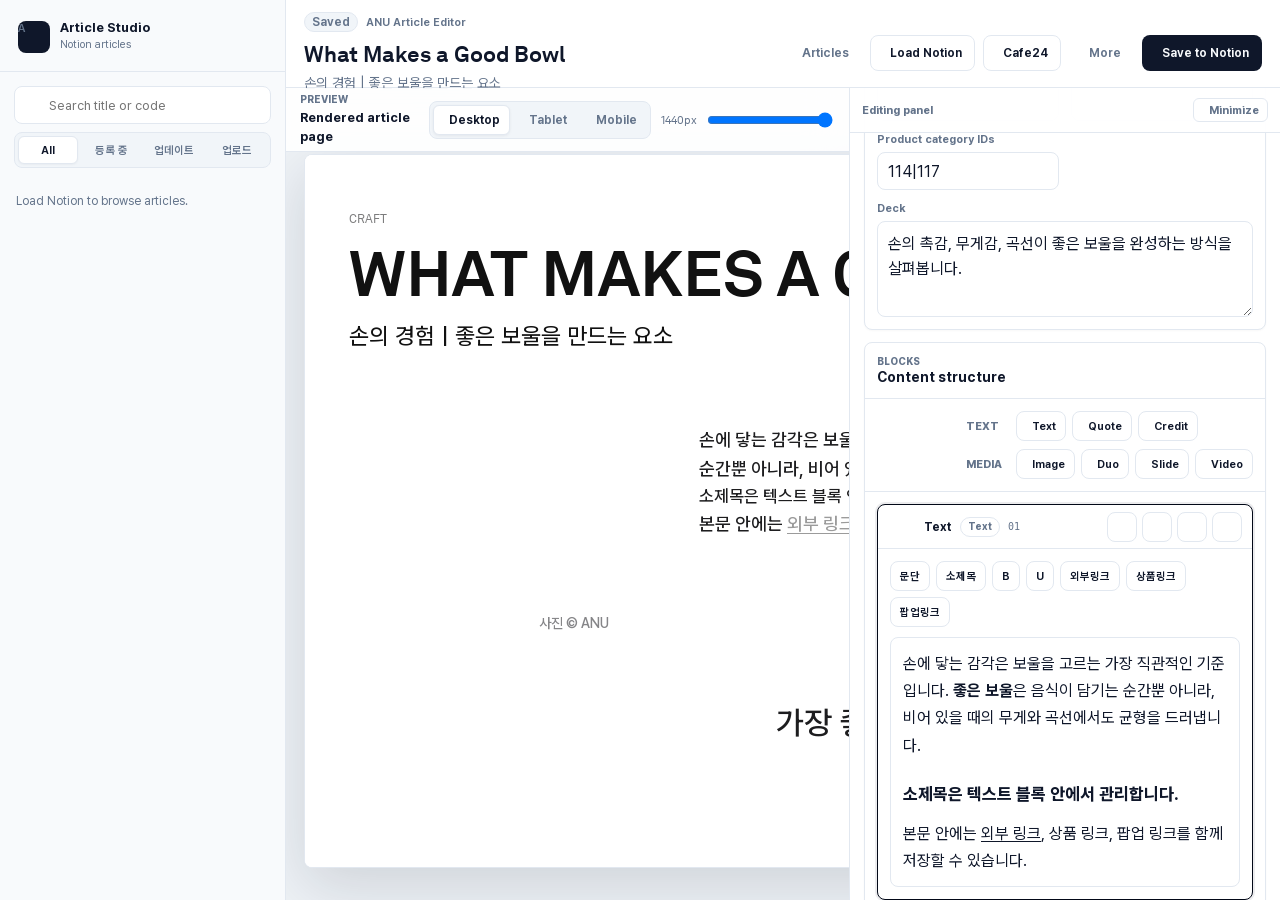
==== commit c99719d2: "Improve article editor workflow controls" ====
--- a/anu-editor-v2/index.html
+++ b/anu-editor-v2/index.html
@@ -60,8 +60,15 @@
       <label class="search-field">
         <span class="sr-only">Search articles</span>
         <i data-lucide="search" aria-hidden="true"></i>
-        <input type="search" placeholder="Search title or code">
+        <input id="articleSearch" type="search" placeholder="Search title or code">
       </label>
+
+      <div class="status-filter" role="group" aria-label="Filter articles by status">
+        <button class="is-active" type="button" data-status-filter="all">All</button>
+        <button type="button" data-status-filter="등록 중">등록 중</button>
+        <button type="button" data-status-filter="업데이트">업데이트</button>
+        <button type="button" data-status-filter="업로드">업로드</button>
+      </div>
 
       <nav class="article-list" aria-label="Articles">
         <button class="article-row is-active" type="button">
@@ -107,14 +114,15 @@
               <span>More</span>
             </summary>
             <div class="utility-menu__content">
+              <button type="button" id="saveDraft"><i data-lucide="hard-drive" aria-hidden="true"></i>Save local draft</button>
               <button type="button" id="copyHtml"><i data-lucide="code-2" aria-hidden="true"></i>Copy HTML</button>
               <button type="button" id="copyJson"><i data-lucide="braces" aria-hidden="true"></i>Copy JSON</button>
               <button type="button" id="importJson"><i data-lucide="upload" aria-hidden="true"></i>Import JSON</button>
             </div>
           </details>
-          <button class="ui-button ui-button--primary" type="button" id="saveDraft">
-            <i data-lucide="save" aria-hidden="true"></i>
-            <span>Save draft</span>
+          <button class="ui-button ui-button--primary" type="button" data-gas-action="saveEditorData">
+            <i data-lucide="database" aria-hidden="true"></i>
+            <span>Save to Notion</span>
           </button>
           <input id="importJsonInput" class="sr-only" type="file" accept="application/json,.json">
         </div>
@@ -182,12 +190,19 @@
               <div class="field">
                 <span>Publish date</span>
                 <div class="date-control">
+                  <button type="button" id="publishPrev" aria-label="Previous day">
+                    <i data-lucide="chevron-left" aria-hidden="true"></i>
+                  </button>
                   <input id="publishDate" type="date" aria-label="Publish date">
+                  <button type="button" id="publishNext" aria-label="Next day">
+                    <i data-lucide="chevron-right" aria-hidden="true"></i>
+                  </button>
                   <button type="button" id="publishToday">Today</button>
                   <button type="button" id="publishClear" aria-label="Clear publish date">
                     <i data-lucide="x" aria-hidden="true"></i>
                   </button>
                 </div>
+                <small id="publishDateLabel" class="date-label">No date</small>
               </div>
               <label class="field">
                 <span>Cafe24 product no.</span>
@@ -239,7 +254,12 @@
                 <p class="panel-eyebrow">Cafe24</p>
                 <h2>Export actions</h2>
               </div>
-              <span id="gasState" class="panel-state">Ready</span>
+              <div class="panel__actions">
+                <span id="gasState" class="panel-state">Ready</span>
+                <button class="ui-button ui-button--ghost" type="button" id="closeExport" aria-label="Close Cafe24 export panel">
+                  <i data-lucide="x" aria-hidden="true"></i>
+                </button>
+              </div>
             </div>
             <div class="pipeline-panel">
               <label class="field field--wide">
--- a/anu-editor-v2/app.css
+++ b/anu-editor-v2/app.css
@@ -768,6 +768,71 @@
 .link-popover button:hover {
   border-color: var(--line);
   background: var(--panel-alt);
+}
+
+.link-popover--editor {
+  width: min(320px, calc(100vw - 24px));
+  align-items: stretch;
+  padding: 10px;
+}
+
+.link-editor-form {
+  display: grid;
+  width: 100%;
+  gap: 9px;
+}
+
+.link-editor-form label {
+  display: grid;
+  gap: 5px;
+}
+
+.link-editor-form label[hidden] {
+  display: none;
+}
+
+.link-editor-form span {
+  padding: 0;
+  color: var(--muted);
+  font-size: 11px;
+  font-weight: 750;
+}
+
+.link-editor-form input,
+.link-editor-form select,
+.link-editor-form textarea {
+  width: 100%;
+  border: 1px solid var(--line);
+  border-radius: 7px;
+  background: #fff;
+  color: var(--ink);
+  font: inherit;
+  font-size: 12px;
+  padding: 8px 9px;
+  outline: none;
+}
+
+.link-editor-form textarea {
+  min-height: 72px;
+  resize: vertical;
+}
+
+.link-editor-form input:focus,
+.link-editor-form select:focus,
+.link-editor-form textarea:focus {
+  border-color: var(--accent);
+  box-shadow: 0 0 0 3px rgba(11, 87, 208, 0.12);
+}
+
+.link-editor-form__actions {
+  display: flex;
+  justify-content: flex-end;
+  gap: 6px;
+}
+
+.link-editor-form__actions button[type="submit"] {
+  background: var(--accent);
+  color: var(--accent-ink);
 }
 
 .export-panel.is-collapsed {
@@ -1147,6 +1212,36 @@
   padding: 8px 12px 16px;
 }
 
+.status-filter {
+  display: grid;
+  grid-template-columns: repeat(4, minmax(0, 1fr));
+  gap: 3px;
+  margin: 0 14px 6px;
+  border: 1px solid hsl(var(--border));
+  border-radius: 8px;
+  background: hsl(var(--secondary));
+  padding: 3px;
+}
+
+.status-filter button {
+  min-height: 28px;
+  border: 1px solid transparent;
+  border-radius: 6px;
+  background: transparent;
+  color: hsl(var(--muted-foreground));
+  padding: 0 4px;
+  font-size: 11px;
+  font-weight: 650;
+}
+
+.status-filter button:hover,
+.status-filter button.is-active {
+  border-color: hsl(var(--border));
+  background: #fff;
+  color: hsl(var(--foreground));
+  box-shadow: 0 1px 2px rgba(15, 23, 42, 0.04);
+}
+
 .article-row {
   border: 1px solid transparent;
   border-radius: 8px;
@@ -1424,6 +1519,12 @@
   font-weight: 700;
 }
 
+.panel__actions {
+  display: inline-flex;
+  align-items: center;
+  gap: 8px;
+}
+
 .panel-eyebrow {
   margin: 0 0 2px;
   color: hsl(var(--muted-foreground));
@@ -1474,7 +1575,7 @@
 
 .date-control {
   display: grid;
-  grid-template-columns: minmax(0, 1fr) auto 34px;
+  grid-template-columns: 34px minmax(0, 1fr) 34px auto 34px;
   gap: 6px;
 }
 
@@ -1495,6 +1596,12 @@
 .date-control svg {
   width: 14px;
   height: 14px;
+}
+
+.date-label {
+  min-height: 15px;
+  color: hsl(var(--muted-foreground));
+  font-size: 11px;
 }
 
 .block-tools {
@@ -1676,8 +1783,43 @@
   border-radius: 0;
 }
 
+.export-panel {
+  position: fixed;
+  top: 104px;
+  right: 18px;
+  z-index: 90;
+  width: min(448px, calc(100vw - 36px));
+  max-height: calc(100vh - 124px);
+  overflow: auto;
+  margin: 0;
+  box-shadow: 0 24px 70px rgba(15, 23, 42, 0.22);
+}
+
 .export-panel.is-collapsed {
   display: none;
+}
+
+body.export-open::before {
+  position: fixed;
+  inset: 0;
+  z-index: 70;
+  background: rgba(15, 23, 42, 0.28);
+  content: "";
+}
+
+body.export-open .export-panel {
+  animation: exportSheetIn 140ms ease-out;
+}
+
+@keyframes exportSheetIn {
+  from {
+    opacity: 0;
+    transform: translateY(-8px) scale(0.98);
+  }
+  to {
+    opacity: 1;
+    transform: translateY(0) scale(1);
+  }
 }
 
 .pipeline-panel {
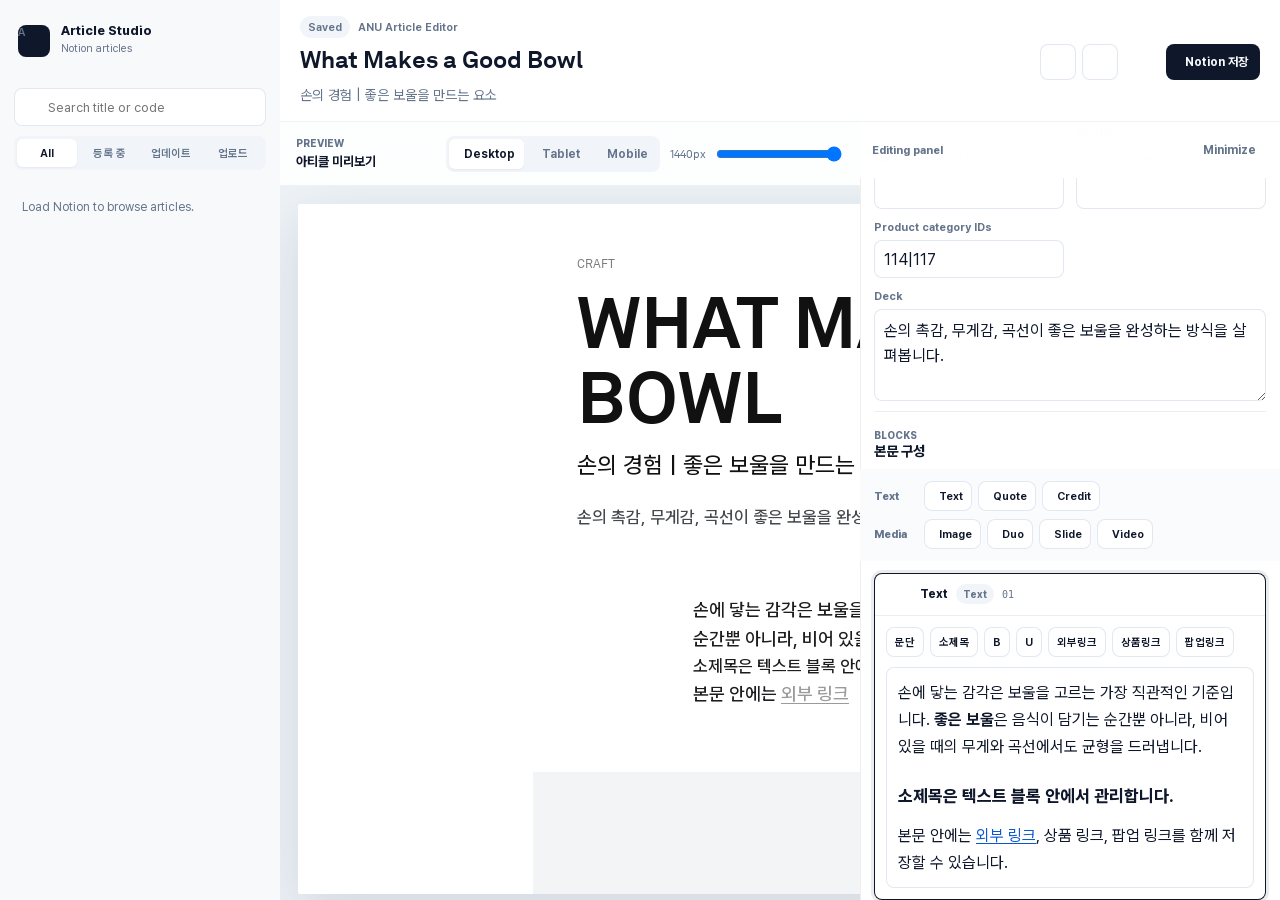
==== commit 92436b47: "Clean up article editor layout and preview styling" ====
--- a/anu-editor-v2/index.html
+++ b/anu-editor-v2/index.html
@@ -98,11 +98,11 @@
         <div class="topbar__actions">
           <button class="ui-button ui-button--ghost" type="button" id="toggleSidebar" aria-label="Toggle article list">
             <i data-lucide="panel-left" aria-hidden="true"></i>
-            <span>Articles</span>
+            <span>목록</span>
           </button>
           <button class="ui-button ui-button--secondary" type="button" id="loadArticles">
             <i data-lucide="refresh-cw" aria-hidden="true"></i>
-            <span>Load Notion</span>
+            <span>불러오기</span>
           </button>
           <button class="ui-button ui-button--secondary" type="button" id="toggleExport">
             <i data-lucide="file-down" aria-hidden="true"></i>
@@ -111,18 +111,18 @@
           <details class="utility-menu">
             <summary class="ui-button ui-button--ghost" aria-label="More actions">
               <i data-lucide="more-horizontal" aria-hidden="true"></i>
-              <span>More</span>
+              <span>더보기</span>
             </summary>
             <div class="utility-menu__content">
-              <button type="button" id="saveDraft"><i data-lucide="hard-drive" aria-hidden="true"></i>Save local draft</button>
-              <button type="button" id="copyHtml"><i data-lucide="code-2" aria-hidden="true"></i>Copy HTML</button>
-              <button type="button" id="copyJson"><i data-lucide="braces" aria-hidden="true"></i>Copy JSON</button>
-              <button type="button" id="importJson"><i data-lucide="upload" aria-hidden="true"></i>Import JSON</button>
+              <button type="button" id="saveDraft"><i data-lucide="hard-drive" aria-hidden="true"></i>로컬 임시저장</button>
+              <button type="button" id="copyHtml"><i data-lucide="code-2" aria-hidden="true"></i>HTML 복사</button>
+              <button type="button" id="copyJson"><i data-lucide="braces" aria-hidden="true"></i>JSON 복사</button>
+              <button type="button" id="importJson"><i data-lucide="upload" aria-hidden="true"></i>JSON 가져오기</button>
             </div>
           </details>
           <button class="ui-button ui-button--primary" type="button" data-gas-action="saveEditorData">
             <i data-lucide="database" aria-hidden="true"></i>
-            <span>Save to Notion</span>
+            <span>Notion 저장</span>
           </button>
           <input id="importJsonInput" class="sr-only" type="file" accept="application/json,.json">
         </div>
@@ -142,11 +142,11 @@
             <div class="panel__head">
               <div>
                 <p class="panel-eyebrow">Article</p>
-                <h2>Publishing details</h2>
+                <h2>아티클 정보</h2>
               </div>
               <button class="ui-button ui-button--ghost" type="button" id="toggleComposerFloat">
                 <i data-lucide="panel-right-open" aria-hidden="true"></i>
-                Overlay
+                띄우기
               </button>
             </div>
             <div class="meta-grid">
@@ -166,7 +166,7 @@
               </label>
               <button class="ui-button ui-button--secondary field-button" type="button" id="generateArticleCode">
                 <i data-lucide="hash" aria-hidden="true"></i>
-                Generate
+                생성
               </button>
               <label class="field">
                 <span>Category</span>
@@ -227,7 +227,7 @@
             <div class="panel__head">
               <div>
                 <p class="panel-eyebrow">Blocks</p>
-                <h2>Content structure</h2>
+                <h2>본문 구성</h2>
               </div>
             </div>
             <div class="block-tools" aria-label="Add block">
@@ -252,7 +252,7 @@
             <div class="panel__head">
               <div>
                 <p class="panel-eyebrow">Cafe24</p>
-                <h2>Export actions</h2>
+                <h2>내보내기</h2>
               </div>
               <div class="panel__actions">
                 <span id="gasState" class="panel-state">Ready</span>
@@ -279,10 +279,10 @@
                 <input id="articlePageId" placeholder="아티클 DB page_id">
               </label>
               <div class="pipeline-actions">
-                <button class="ui-button ui-button--secondary" type="button" data-gas-action="saveEditorData"><i data-lucide="database" aria-hidden="true"></i>Save to Notion</button>
-                <button class="ui-button ui-button--secondary" type="button" data-gas-action="runAll"><i data-lucide="play" aria-hidden="true"></i>Run all</button>
-                <button class="ui-button ui-button--secondary" type="button" data-gas-action="exportRegistrationCsv"><i data-lucide="file-plus-2" aria-hidden="true"></i>Registration CSV</button>
-                <button class="ui-button ui-button--secondary" type="button" data-gas-action="exportUpdateCsv"><i data-lucide="file-pen-line" aria-hidden="true"></i>Update CSV</button>
+                <button class="ui-button ui-button--secondary" type="button" data-gas-action="saveEditorData"><i data-lucide="database" aria-hidden="true"></i>Notion 저장</button>
+                <button class="ui-button ui-button--secondary" type="button" data-gas-action="runAll"><i data-lucide="play" aria-hidden="true"></i>전체 실행</button>
+                <button class="ui-button ui-button--secondary" type="button" data-gas-action="exportRegistrationCsv"><i data-lucide="file-plus-2" aria-hidden="true"></i>등록 CSV</button>
+                <button class="ui-button ui-button--secondary" type="button" data-gas-action="exportUpdateCsv"><i data-lucide="file-pen-line" aria-hidden="true"></i>수정 CSV</button>
               </div>
             </div>
           </section>
@@ -292,7 +292,7 @@
           <div class="preview__toolbar">
             <div>
               <p class="panel-eyebrow">Preview</p>
-              <strong>Rendered article page</strong>
+              <strong>아티클 미리보기</strong>
             </div>
             <div class="preview-controls">
               <div class="segmented segmented--preview" role="group" aria-label="Preview size">
--- a/anu-editor-v2/app.css
+++ b/anu-editor-v2/app.css
@@ -1,1100 +1,3 @@
-:root {
-  --bg: #f5f5f7;
-  --panel: #ffffff;
-  --panel-alt: #fbfbfd;
-  --ink: #111827;
-  --muted: #667085;
-  --soft: #98a2b3;
-  --line: #d9dee7;
-  --line-strong: #b8c0cc;
-  --accent: #0b57d0;
-  --accent-ink: #ffffff;
-  --shadow: 0 16px 48px rgba(15, 23, 42, 0.08);
-  --radius: 8px;
-  --sans: -apple-system, BlinkMacSystemFont, "Segoe UI", "Pretendard Variable", Pretendard, sans-serif;
-  --mono: "SFMono-Regular", ui-monospace, Menlo, Consolas, monospace;
-}
-
-* {
-  box-sizing: border-box;
-}
-
-html,
-body {
-  height: 100%;
-}
-
-body {
-  margin: 0;
-  background: var(--bg);
-  color: var(--ink);
-  font-family: var(--sans);
-  letter-spacing: 0;
-}
-
-button,
-input,
-textarea,
-select {
-  font: inherit;
-}
-
-button {
-  cursor: pointer;
-}
-
-.sr-only {
-  position: absolute;
-  width: 1px;
-  height: 1px;
-  overflow: hidden;
-  clip: rect(0, 0, 0, 0);
-}
-
-.app-shell {
-  display: grid;
-  grid-template-columns: 272px minmax(0, 1fr);
-  height: 100vh;
-  min-height: 720px;
-}
-
-body.sidebar-collapsed .app-shell {
-  grid-template-columns: 0 minmax(0, 1fr);
-}
-
-body.sidebar-collapsed .sidebar {
-  overflow: hidden;
-  border-right: 0;
-}
-
-.sidebar {
-  display: flex;
-  min-width: 0;
-  flex-direction: column;
-  border-right: 1px solid var(--line);
-  background: var(--panel-alt);
-}
-
-.sidebar__head {
-  display: flex;
-  align-items: center;
-  justify-content: space-between;
-  gap: 12px;
-  height: 64px;
-  padding: 0 16px;
-  border-bottom: 1px solid var(--line);
-}
-
-.brand {
-  display: flex;
-  min-width: 0;
-  align-items: center;
-  gap: 10px;
-}
-
-.brand__mark {
-  display: grid;
-  width: 28px;
-  height: 28px;
-  place-items: center;
-  border-radius: 7px;
-  background: #111827;
-  color: #fff;
-  font-size: 13px;
-  font-weight: 700;
-}
-
-.brand strong,
-.brand span {
-  display: block;
-  overflow: hidden;
-  text-overflow: ellipsis;
-  white-space: nowrap;
-}
-
-.brand strong {
-  font-size: 13px;
-  line-height: 1.2;
-}
-
-.brand span {
-  margin-top: 2px;
-  color: var(--muted);
-  font-size: 11px;
-}
-
-.icon-button,
-.plain-button,
-.primary-button,
-.block-tools button,
-.segmented button {
-  display: inline-flex;
-  align-items: center;
-  justify-content: center;
-  min-height: 32px;
-  border: 1px solid var(--line);
-  border-radius: 7px;
-  background: #fff;
-  color: var(--ink);
-  line-height: 1;
-}
-
-.icon-button {
-  width: 32px;
-  padding: 0;
-  font-size: 18px;
-}
-
-.plain-button {
-  padding: 0 12px;
-  font-size: 12px;
-  font-weight: 650;
-}
-
-.primary-button {
-  border-color: #111827;
-  background: #111827;
-  color: var(--accent-ink);
-  padding: 0 14px;
-  font-size: 12px;
-  font-weight: 700;
-}
-
-.search-field {
-  padding: 12px 14px 10px;
-}
-
-.search-field input,
-.field input,
-.field textarea,
-.field select {
-  width: 100%;
-  min-width: 0;
-  border: 1px solid var(--line);
-  border-radius: 7px;
-  background: #fff;
-  color: var(--ink);
-  outline: none;
-}
-
-.search-field input {
-  height: 36px;
-  padding: 0 11px;
-  font-size: 13px;
-}
-
-.field {
-  display: flex;
-  min-width: 0;
-  flex-direction: column;
-  gap: 6px;
-}
-
-.field span {
-  color: var(--muted);
-  font-size: 11px;
-  font-weight: 650;
-}
-
-.field input,
-.field select {
-  height: 36px;
-  padding: 0 10px;
-}
-
-.field textarea {
-  min-height: 82px;
-  padding: 10px;
-  line-height: 1.55;
-  resize: vertical;
-}
-
-.field input:focus,
-.field textarea:focus,
-.field select:focus,
-.search-field input:focus {
-  border-color: var(--accent);
-  box-shadow: 0 0 0 3px rgba(11, 87, 208, 0.12);
-}
-
-.segmented {
-  display: grid;
-  grid-template-columns: repeat(3, minmax(0, 1fr));
-  gap: 3px;
-  margin: 0 14px 12px;
-  padding: 3px;
-  border: 1px solid var(--line);
-  border-radius: 8px;
-  background: #eef1f5;
-}
-
-.segmented button {
-  min-height: 28px;
-  border-color: transparent;
-  background: transparent;
-  color: var(--muted);
-  font-size: 12px;
-  font-weight: 650;
-}
-
-.segmented button.is-active {
-  border-color: var(--line);
-  background: #fff;
-  color: var(--ink);
-  box-shadow: 0 1px 3px rgba(15, 23, 42, 0.06);
-}
-
-.article-list {
-  display: flex;
-  flex: 1;
-  min-height: 0;
-  flex-direction: column;
-  gap: 6px;
-  overflow: auto;
-  padding: 0 10px 14px;
-}
-
-.empty-state {
-  margin: 10px 4px;
-  color: var(--muted);
-  font-size: 12px;
-  line-height: 1.5;
-}
-
-.article-row {
-  display: flex;
-  flex-direction: column;
-  gap: 7px;
-  width: 100%;
-  border: 1px solid transparent;
-  border-radius: 8px;
-  background: transparent;
-  padding: 12px 10px;
-  text-align: left;
-}
-
-.article-row:hover,
-.article-row.is-active {
-  border-color: var(--line);
-  background: #fff;
-}
-
-.article-row span,
-.article-row em {
-  color: var(--muted);
-  font-family: var(--mono);
-  font-size: 10px;
-  font-style: normal;
-}
-
-.article-row strong {
-  color: var(--ink);
-  font-size: 13px;
-  line-height: 1.35;
-}
-
-.editor {
-  display: grid;
-  min-width: 0;
-  grid-template-rows: 64px minmax(0, 1fr);
-}
-
-.topbar {
-  display: grid;
-  grid-template-columns: minmax(280px, 1fr) auto;
-  align-items: center;
-  gap: 16px;
-  border-bottom: 1px solid var(--line);
-  background: rgba(255, 255, 255, 0.86);
-  padding: 0 18px;
-}
-
-.title-fields {
-  display: grid;
-  min-width: 0;
-  gap: 3px;
-}
-
-.title-input,
-.subtitle-input {
-  width: 100%;
-  min-width: 0;
-  border: 0;
-  background: transparent;
-  outline: none;
-  padding: 0;
-}
-
-.title-input {
-  color: var(--ink);
-  font-size: 18px;
-  font-weight: 720;
-}
-
-.subtitle-input {
-  color: var(--muted);
-  font-size: 12px;
-}
-
-.topbar__actions {
-  display: flex;
-  align-items: center;
-  flex-wrap: wrap;
-  gap: 8px;
-}
-
-.save-state {
-  color: var(--muted);
-  font-size: 12px;
-}
-
-.workarea {
-  display: grid;
-  min-height: 0;
-  grid-template-columns: minmax(420px, 0.9fr) minmax(520px, 1.1fr);
-}
-
-.composer {
-  position: relative;
-  min-width: 0;
-  overflow: auto;
-  border-right: 1px solid var(--line);
-  padding: 18px;
-}
-
-.composer__floatbar {
-  display: none;
-}
-
-body.composer-floating .workarea {
-  grid-template-columns: 1fr;
-}
-
-body.composer-floating .composer {
-  position: fixed;
-  top: 84px;
-  left: 304px;
-  z-index: 60;
-  width: min(560px, calc(100vw - 32px));
-  min-width: 360px;
-  max-width: calc(100vw - 32px);
-  max-height: calc(100vh - 104px);
-  resize: both;
-  border: 1px solid var(--line-strong);
-  border-radius: 8px;
-  background: var(--bg);
-  box-shadow: var(--shadow);
-}
-
-body.composer-floating .composer__floatbar {
-  position: sticky;
-  top: -18px;
-  z-index: 4;
-  display: flex;
-  align-items: center;
-  justify-content: space-between;
-  height: 34px;
-  margin: -18px -18px 14px;
-  border-bottom: 1px solid var(--line);
-  background: rgba(255, 255, 255, 0.94);
-  padding: 0 10px;
-  cursor: move;
-}
-
-.composer__floatbar span {
-  color: var(--muted);
-  font-size: 11px;
-  font-weight: 800;
-}
-
-.composer__floatbar button {
-  min-height: 24px;
-  border: 1px solid var(--line);
-  border-radius: 6px;
-  background: #fff;
-  color: var(--muted);
-  padding: 0 8px;
-  font-size: 11px;
-  font-weight: 750;
-}
-
-body.composer-minimized .composer {
-  width: 260px;
-  min-width: 260px;
-  height: 42px;
-  min-height: 42px;
-  overflow: hidden;
-  resize: none;
-}
-
-body.composer-minimized .composer > .panel,
-body.composer-minimized .composer > .block-list {
-  display: none;
-}
-
-.panel {
-  border: 1px solid var(--line);
-  border-radius: var(--radius);
-  background: var(--panel);
-}
-
-.panel + .panel {
-  margin-top: 14px;
-}
-
-.panel__head {
-  display: flex;
-  align-items: center;
-  justify-content: space-between;
-  gap: 12px;
-  min-height: 48px;
-  border-bottom: 1px solid var(--line);
-  padding: 0 14px;
-}
-
-.panel__head h2 {
-  margin: 0;
-  font-size: 13px;
-}
-
-.meta-grid {
-  display: grid;
-  grid-template-columns: repeat(3, minmax(0, 1fr));
-  gap: 12px;
-  padding: 14px;
-}
-
-.field-button {
-  align-self: end;
-}
-
-.field--wide {
-  grid-column: 1 / -1;
-}
-
-.block-tools {
-  display: flex;
-  flex-wrap: wrap;
-  gap: 6px;
-  justify-content: flex-end;
-}
-
-.block-tools span {
-  display: inline-flex;
-  align-items: center;
-  height: 28px;
-  color: var(--soft);
-  font-size: 10px;
-  font-weight: 800;
-  text-transform: uppercase;
-}
-
-.block-tools button {
-  min-height: 28px;
-  padding: 0 9px;
-  color: var(--muted);
-  font-size: 12px;
-  font-weight: 650;
-}
-
-.block-list {
-  display: flex;
-  flex-direction: column;
-  gap: 10px;
-  padding: 14px;
-}
-
-.block-card {
-  border: 1px solid var(--line);
-  border-radius: 8px;
-  background: #fff;
-}
-
-.block-card.is-selected {
-  border-color: var(--accent);
-  box-shadow: 0 0 0 3px rgba(11, 87, 208, 0.09);
-}
-
-.block-card.is-dragging {
-  opacity: 0.5;
-}
-
-.block-card.is-drop-before {
-  border-top-color: var(--accent);
-  box-shadow: 0 -3px 0 var(--accent);
-}
-
-.block-card.is-drop-after {
-  border-bottom-color: var(--accent);
-  box-shadow: 0 3px 0 var(--accent);
-}
-
-.block-card__head {
-  display: flex;
-  align-items: center;
-  justify-content: space-between;
-  gap: 10px;
-  min-height: 38px;
-  border-bottom: 1px solid var(--line);
-  padding: 0 11px;
-}
-
-.block-card__head strong {
-  font-size: 12px;
-}
-
-.block-card__head span {
-  color: var(--muted);
-  font-family: var(--mono);
-  font-size: 10px;
-}
-
-.block-card__head em {
-  display: inline-flex;
-  align-items: center;
-  height: 20px;
-  border: 1px solid var(--line);
-  border-radius: 999px;
-  color: var(--muted);
-  padding: 0 7px;
-  font-size: 10px;
-  font-style: normal;
-  font-weight: 750;
-}
-
-.block-card__meta {
-  display: flex;
-  min-width: 0;
-  align-items: center;
-  gap: 8px;
-}
-
-.drag-handle {
-  display: inline-flex;
-  align-items: center;
-  justify-content: center;
-  width: 24px;
-  height: 24px;
-  border: 0;
-  border-radius: 6px;
-  background: transparent;
-  color: var(--soft);
-  cursor: grab;
-  font-size: 13px;
-  line-height: 1;
-}
-
-.drag-handle:active {
-  cursor: grabbing;
-}
-
-.block-actions {
-  display: flex;
-  flex-wrap: wrap;
-  justify-content: flex-end;
-  gap: 5px;
-}
-
-.block-actions button {
-  display: inline-flex;
-  align-items: center;
-  justify-content: center;
-  width: 26px;
-  min-height: 25px;
-  border: 1px solid var(--line);
-  border-radius: 6px;
-  background: #fff;
-  color: var(--muted);
-  padding: 0;
-  font-size: 11px;
-  font-weight: 650;
-}
-
-.block-actions button:hover {
-  border-color: var(--line-strong);
-  color: var(--ink);
-}
-
-.block-card__body {
-  display: grid;
-  gap: 10px;
-  padding: 12px;
-}
-
-.inline-add {
-  display: flex;
-  flex-wrap: wrap;
-  align-items: center;
-  gap: 5px;
-  margin: -4px 0 0;
-  padding: 0 8px;
-  opacity: 0.48;
-  transition: opacity 120ms ease;
-}
-
-.inline-add:hover,
-.block-card:hover + .inline-add {
-  opacity: 1;
-}
-
-.inline-add span {
-  color: var(--soft);
-  font-size: 10px;
-  font-weight: 750;
-}
-
-.inline-add button {
-  min-height: 24px;
-  border: 1px solid var(--line);
-  border-radius: 999px;
-  background: var(--panel-alt);
-  color: var(--muted);
-  padding: 0 8px;
-  font-size: 10px;
-  font-weight: 750;
-}
-
-.inline-add button:hover {
-  border-color: var(--line-strong);
-  background: #fff;
-  color: var(--ink);
-}
-
-.block-card textarea {
-  min-height: 92px;
-}
-
-.block-card[data-type="quote"] textarea {
-  min-height: 70px;
-  font-size: 17px;
-}
-
-.rich-toolbar {
-  display: flex;
-  flex-wrap: wrap;
-  gap: 6px;
-}
-
-.rich-toolbar button {
-  min-height: 28px;
-  border: 1px solid var(--line);
-  border-radius: 6px;
-  background: #fff;
-  color: var(--muted);
-  padding: 0 8px;
-  font-size: 11px;
-  font-weight: 700;
-}
-
-.rich-toolbar button:hover {
-  border-color: var(--line-strong);
-  color: var(--ink);
-}
-
-.rich-editor {
-  min-height: 180px;
-  max-height: 460px;
-  overflow: auto;
-  border: 1px solid var(--line);
-  border-radius: 7px;
-  background: #fff;
-  padding: 12px;
-  outline: none;
-  line-height: 1.7;
-}
-
-.rich-editor:focus {
-  border-color: var(--accent);
-  box-shadow: 0 0 0 3px rgba(11, 87, 208, 0.12);
-}
-
-.rich-editor__node {
-  min-height: 1.6em;
-  margin: 0 0 12px;
-}
-
-.rich-editor__node:last-child {
-  margin-bottom: 0;
-}
-
-.rich-editor__node[data-node-type="subheading"] {
-  margin-top: 22px;
-  font-size: 17px;
-  font-weight: 760;
-  line-height: 1.55;
-}
-
-.rich-editor a[data-link-type] {
-  color: var(--accent);
-  text-decoration: underline;
-  text-underline-offset: 2px;
-}
-
-.link-popover {
-  position: fixed;
-  z-index: 1000;
-  display: inline-flex;
-  align-items: center;
-  gap: 4px;
-  border: 1px solid var(--line);
-  border-radius: 8px;
-  background: rgba(255, 255, 255, 0.96);
-  box-shadow: 0 10px 28px rgba(15, 23, 42, 0.14);
-  padding: 5px;
-}
-
-.link-popover[hidden] {
-  display: none;
-}
-
-.link-popover span {
-  color: var(--muted);
-  padding: 0 6px;
-  font-size: 11px;
-  font-weight: 750;
-}
-
-.link-popover button {
-  min-height: 26px;
-  border: 1px solid transparent;
-  border-radius: 6px;
-  background: transparent;
-  color: var(--ink);
-  padding: 0 7px;
-  font-size: 11px;
-  font-weight: 750;
-}
-
-.link-popover button:hover {
-  border-color: var(--line);
-  background: var(--panel-alt);
-}
-
-.link-popover--editor {
-  width: min(320px, calc(100vw - 24px));
-  align-items: stretch;
-  padding: 10px;
-}
-
-.link-editor-form {
-  display: grid;
-  width: 100%;
-  gap: 9px;
-}
-
-.link-editor-form label {
-  display: grid;
-  gap: 5px;
-}
-
-.link-editor-form label[hidden] {
-  display: none;
-}
-
-.link-editor-form span {
-  padding: 0;
-  color: var(--muted);
-  font-size: 11px;
-  font-weight: 750;
-}
-
-.link-editor-form input,
-.link-editor-form select,
-.link-editor-form textarea {
-  width: 100%;
-  border: 1px solid var(--line);
-  border-radius: 7px;
-  background: #fff;
-  color: var(--ink);
-  font: inherit;
-  font-size: 12px;
-  padding: 8px 9px;
-  outline: none;
-}
-
-.link-editor-form textarea {
-  min-height: 72px;
-  resize: vertical;
-}
-
-.link-editor-form input:focus,
-.link-editor-form select:focus,
-.link-editor-form textarea:focus {
-  border-color: var(--accent);
-  box-shadow: 0 0 0 3px rgba(11, 87, 208, 0.12);
-}
-
-.link-editor-form__actions {
-  display: flex;
-  justify-content: flex-end;
-  gap: 6px;
-}
-
-.link-editor-form__actions button[type="submit"] {
-  background: var(--accent);
-  color: var(--accent-ink);
-}
-
-.export-panel.is-collapsed {
-  display: none;
-}
-
-.panel-state {
-  color: var(--muted);
-  font-size: 12px;
-}
-
-.pipeline-panel {
-  display: grid;
-  grid-template-columns: minmax(0, 1fr) minmax(140px, 0.35fr);
-  gap: 12px;
-  padding: 14px;
-}
-
-.pipeline-actions {
-  display: flex;
-  grid-column: 1 / -1;
-  flex-wrap: wrap;
-  gap: 8px;
-}
-
-.image-grid {
-  display: grid;
-  grid-template-columns: 104px minmax(0, 1fr);
-  gap: 12px;
-}
-
-.image-thumb {
-  position: relative;
-  display: grid;
-  place-items: center;
-  aspect-ratio: 1;
-  overflow: hidden;
-  border: 1px solid var(--line);
-  border-radius: 7px;
-  background: #f0f2f5;
-}
-
-.image-thumb::after {
-  content: "No image";
-  color: var(--soft);
-  font-size: 11px;
-  font-weight: 650;
-}
-
-.image-thumb img {
-  position: absolute;
-  inset: 0;
-  width: 100%;
-  height: 100%;
-  object-fit: cover;
-}
-
-.image-actions {
-  display: flex;
-  flex-wrap: wrap;
-  gap: 6px;
-}
-
-.image-actions button,
-.upload-button {
-  display: inline-flex;
-  align-items: center;
-  justify-content: center;
-  min-height: 28px;
-  border: 1px solid var(--line);
-  border-radius: 6px;
-  background: #fff;
-  color: var(--muted);
-  padding: 0 8px;
-  font-size: 11px;
-  font-weight: 700;
-}
-
-.image-actions button:hover,
-.upload-button:hover {
-  border-color: var(--line-strong);
-  color: var(--ink);
-}
-
-.duo-editor {
-  display: grid;
-  gap: 12px;
-}
-
-.duo-editor__item {
-  display: grid;
-  grid-template-columns: 104px minmax(0, 1fr);
-  gap: 12px;
-  border-bottom: 1px solid var(--line);
-  padding-bottom: 12px;
-}
-
-.duo-editor__item:last-child {
-  border-bottom: 0;
-  padding-bottom: 0;
-}
-
-.duo-editor__fields {
-  display: grid;
-  gap: 10px;
-}
-
-.preview {
-  display: grid;
-  min-width: 0;
-  min-height: 0;
-  grid-template-rows: 48px minmax(0, 1fr);
-  background: #edf0f5;
-}
-
-.preview__toolbar {
-  display: flex;
-  align-items: center;
-  justify-content: space-between;
-  gap: 12px;
-  border-bottom: 1px solid var(--line);
-  background: #fff;
-  padding: 0 14px;
-}
-
-.segmented--preview {
-  width: 260px;
-  margin: 0;
-}
-
-.viewport-slider {
-  display: flex;
-  align-items: center;
-  gap: 10px;
-  color: var(--muted);
-  font-family: var(--mono);
-  font-size: 11px;
-}
-
-.viewport-slider input {
-  width: 180px;
-}
-
-.preview__stage {
-  min-height: 0;
-  overflow: auto;
-  padding: 18px;
-}
-
-.device-frame {
-  width: 1440px;
-  min-height: 100%;
-  margin: 0 auto;
-  border: 1px solid var(--line-strong);
-  border-radius: 8px;
-  background: #fff;
-  box-shadow: var(--shadow);
-  transition: width 160ms ease;
-}
-
-.device-frame iframe {
-  display: block;
-  width: 100%;
-  height: calc(100vh - 136px);
-  min-height: 620px;
-  border: 0;
-  border-radius: 8px;
-  background: #fff;
-}
-
-@media (max-width: 1180px) {
-  .app-shell {
-    grid-template-columns: 1fr;
-    min-height: 0;
-  }
-
-  .sidebar {
-    display: none;
-  }
-
-  .workarea {
-    grid-template-columns: 1fr;
-    overflow: auto;
-  }
-
-  .composer {
-    border-right: 0;
-  }
-
-  .preview {
-    min-height: 720px;
-  }
-}
-
-@media (max-width: 720px) {
-  .topbar {
-    grid-template-columns: 1fr;
-    height: auto;
-    align-items: start;
-    padding: 12px;
-  }
-
-  .topbar__actions {
-    justify-content: space-between;
-  }
-
-  .meta-grid,
-  .image-grid,
-  .duo-editor__item,
-  .pipeline-panel {
-    grid-template-columns: 1fr;
-  }
-
-  .pipeline-actions {
-    grid-column: auto;
-  }
-
-  .preview__toolbar {
-    align-items: stretch;
-    flex-direction: column;
-    height: auto;
-    padding: 10px;
-  }
-
-  .segmented--preview {
-    width: 100%;
-  }
-
-  .viewport-slider input {
-    width: 100%;
-  }
-}
-
-/* ============================================================
-   ANU Article Studio UI
-   Tailwind/shadcn-style tokens over the static editor shell.
-   ============================================================ */
-
-@font-face {
-  font-family: "Pretendard Variable";
-  font-weight: 45 920;
-  font-style: normal;
-  font-display: swap;
-  src: url("./site-assets/font/PretendardVariable.woff2") format("woff2-variations");
-}
-
-@font-face {
-  font-family: "AkkuratLLWeb";
-  font-weight: 400;
-  font-style: normal;
-  font-display: swap;
-  src: url("./site-assets/font/AkkuratLLWeb-Regular.woff") format("woff");
-}
-
-@font-face {
-  font-family: "AkkuratLLWeb";
-  font-weight: 700;
-  font-style: normal;
-  font-display: swap;
-  src: url("./site-assets/font/AkkuratLLWeb-Bold.woff") format("woff");
-}
-
 :root {
   --background: 210 20% 98%;
   --foreground: 222.2 47.4% 11.2%;
@@ -1103,42 +6,82 @@
   --primary: 222.2 47.4% 11.2%;
   --primary-foreground: 210 40% 98%;
   --secondary: 210 40% 96.1%;
-  --secondary-foreground: 222.2 47.4% 11.2%;
   --border: 214.3 31.8% 91.4%;
   --input: 214.3 31.8% 91.4%;
   --ring: 222.2 84% 4.9%;
   --radius: 8px;
   --bg: hsl(var(--background));
-  --panel: #ffffff;
-  --panel-alt: hsl(var(--muted-bg));
+  --panel: #fff;
+  --panel-soft: #f8fafc;
   --ink: hsl(var(--foreground));
-  --muted-text: hsl(var(--muted-foreground));
   --muted: hsl(var(--muted-foreground));
-  --soft: #94a3b8;
   --line: hsl(var(--border));
-  --line-strong: #cbd5e1;
   --accent: hsl(var(--primary));
   --accent-ink: hsl(var(--primary-foreground));
-  --shadow: 0 20px 55px rgba(15, 23, 42, 0.08);
+  --shadow-sm: 0 1px 2px rgba(15, 23, 42, 0.05);
+  --shadow-lg: 0 24px 70px rgba(15, 23, 42, 0.16);
   --sans: "Pretendard Variable", Pretendard, -apple-system, BlinkMacSystemFont, "Segoe UI", sans-serif;
   --display: "AkkuratLLWeb", "Pretendard Variable", -apple-system, BlinkMacSystemFont, "Segoe UI", sans-serif;
+  --mono: "SFMono-Regular", ui-monospace, Menlo, Consolas, monospace;
+}
+
+@font-face {
+  font-family: "Pretendard Variable";
+  font-weight: 45 920;
+  font-style: normal;
+  font-display: swap;
+  src: url("./site-assets/font/PretendardVariable.woff2") format("woff2-variations");
+}
+
+@font-face {
+  font-family: "AkkuratLLWeb";
+  font-weight: 400;
+  font-style: normal;
+  font-display: swap;
+  src: url("./site-assets/font/AkkuratLLWeb-Regular.woff") format("woff");
+}
+
+@font-face {
+  font-family: "AkkuratLLWeb";
+  font-weight: 700;
+  font-style: normal;
+  font-display: swap;
+  src: url("./site-assets/font/AkkuratLLWeb-Bold.woff") format("woff");
+}
+
+* {
+  box-sizing: border-box;
 }
 
 html,
 body {
+  height: 100%;
   overflow: hidden;
-  background: hsl(var(--background));
 }
 
 body {
-  color: hsl(var(--foreground));
+  margin: 0;
+  background: var(--bg);
+  color: var(--ink);
   font-family: var(--sans);
+  letter-spacing: 0;
 }
 
 button,
-summary,
-select {
+input,
+textarea,
+select,
+summary {
+  font: inherit;
+}
+
+button,
+summary {
   -webkit-tap-highlight-color: transparent;
+}
+
+button {
+  cursor: pointer;
 }
 
 button:focus-visible,
@@ -1150,74 +93,121 @@
   outline-offset: 2px;
 }
 
+.sr-only {
+  position: absolute;
+  width: 1px;
+  height: 1px;
+  overflow: hidden;
+  clip: rect(0, 0, 0, 0);
+}
+
 .app-shell {
-  grid-template-columns: 286px minmax(0, 1fr);
-  min-height: 100vh;
-  background: hsl(var(--background));
+  display: grid;
+  grid-template-columns: 280px minmax(0, 1fr);
+  height: 100vh;
+  min-height: 720px;
+  background: var(--bg);
+}
+
+body.sidebar-collapsed .app-shell {
+  grid-template-columns: 0 minmax(0, 1fr);
+}
+
+body.sidebar-collapsed .sidebar {
+  overflow: hidden;
+  opacity: 0;
 }
 
 .sidebar {
-  border-right: 1px solid hsl(var(--border));
-  background: rgba(248, 250, 252, 0.88);
-  backdrop-filter: blur(20px);
+  display: flex;
+  min-width: 0;
+  flex-direction: column;
+  background: #f7f9fb;
 }
 
 .sidebar__head {
-  height: 72px;
-  border-bottom: 1px solid hsl(var(--border));
+  display: flex;
+  align-items: center;
+  min-height: 78px;
   padding: 0 18px;
 }
 
+.brand {
+  display: flex;
+  min-width: 0;
+  align-items: center;
+  gap: 11px;
+}
+
 .brand__mark {
+  display: grid;
   width: 32px;
   height: 32px;
-  border-radius: 8px;
-  background: hsl(var(--primary));
+  flex: none;
+  place-items: center;
+  border-radius: 8px;
+  background: var(--accent);
+  color: var(--accent-ink);
   font-family: var(--display);
+  font-size: 13px;
+  font-weight: 700;
+}
+
+.brand strong,
+.brand span {
+  display: block;
+  overflow: hidden;
+  text-overflow: ellipsis;
+  white-space: nowrap;
 }
 
 .brand strong {
   font-size: 13px;
-  letter-spacing: 0;
+  font-weight: 750;
+  line-height: 1.2;
 }
 
 .brand span {
-  color: hsl(var(--muted-foreground));
+  margin-top: 3px;
+  color: var(--muted);
+  font-size: 11px;
 }
 
 .search-field {
   position: relative;
-  padding: 14px 14px 8px;
+  display: block;
+  padding: 10px 14px 8px;
 }
 
 .search-field svg {
   position: absolute;
-  top: 24px;
+  top: 21px;
   left: 25px;
   width: 15px;
   height: 15px;
-  color: hsl(var(--muted-foreground));
+  color: var(--muted);
+  pointer-events: none;
 }
 
 .search-field input {
+  width: 100%;
   height: 38px;
-  border-color: hsl(var(--border));
-  border-radius: 8px;
+  min-width: 0;
+  border: 0;
+  border-radius: 8px;
+  background: #fff;
+  color: var(--ink);
+  box-shadow: inset 0 0 0 1px var(--line);
   padding: 0 12px 0 34px;
   font-size: 13px;
-}
-
-.article-list {
-  gap: 8px;
-  padding: 8px 12px 16px;
+  outline: none;
 }
 
 .status-filter {
   display: grid;
   grid-template-columns: repeat(4, minmax(0, 1fr));
-  gap: 3px;
-  margin: 0 14px 6px;
-  border: 1px solid hsl(var(--border));
+  gap: 2px;
+  margin: 2px 14px 10px;
   border-radius: 8px;
   background: hsl(var(--secondary));
   padding: 3px;
@@ -1225,10 +215,10 @@
 
 .status-filter button {
   min-height: 28px;
-  border: 1px solid transparent;
+  border: 0;
   border-radius: 6px;
   background: transparent;
-  color: hsl(var(--muted-foreground));
+  color: var(--muted);
   padding: 0 4px;
   font-size: 11px;
   font-weight: 650;
@@ -1236,14 +226,25 @@
 
 .status-filter button:hover,
 .status-filter button.is-active {
-  border-color: hsl(var(--border));
-  background: #fff;
-  color: hsl(var(--foreground));
-  box-shadow: 0 1px 2px rgba(15, 23, 42, 0.04);
+  background: #fff;
+  color: var(--ink);
+  box-shadow: var(--shadow-sm);
+}
+
+.article-list {
+  display: flex;
+  flex: 1;
+  min-height: 0;
+  flex-direction: column;
+  gap: 6px;
+  overflow: auto;
+  padding: 2px 12px 18px;
 }
 
 .article-row {
-  border: 1px solid transparent;
+  display: grid;
+  gap: 5px;
+  border: 0;
   border-radius: 8px;
   background: transparent;
   padding: 12px;
@@ -1252,25 +253,32 @@
 
 .article-row:hover,
 .article-row.is-active {
-  border-color: hsl(var(--border));
-  background: #fff;
-  box-shadow: 0 1px 2px rgba(15, 23, 42, 0.04);
+  background: #fff;
+  box-shadow: var(--shadow-sm);
+}
+
+.article-row span,
+.article-row em {
+  color: var(--muted);
+  font-size: 11px;
+  font-style: normal;
 }
 
 .article-row span {
-  color: hsl(var(--muted-foreground));
   font-family: var(--display);
-  font-size: 11px;
 }
 
 .article-row strong {
+  color: var(--ink);
   font-size: 13px;
-  font-weight: 650;
-}
-
-.article-row em {
-  color: hsl(var(--muted-foreground));
-  font-size: 11px;
+  font-weight: 700;
+  line-height: 1.36;
+}
+
+.empty-state {
+  margin: 18px 10px;
+  color: var(--muted);
+  font-size: 12px;
 }
 
 .editor {
@@ -1282,63 +290,76 @@
 
 .topbar {
   display: grid;
-  grid-template-columns: minmax(320px, 1fr) auto;
-  gap: 16px;
-  height: 88px;
-  border-bottom: 1px solid hsl(var(--border));
-  background: rgba(255, 255, 255, 0.92);
-  padding: 12px 18px;
+  grid-template-columns: minmax(0, 1fr) max-content;
+  align-items: center;
+  gap: 22px;
+  min-height: 108px;
+  background: rgba(255, 255, 255, 0.94);
+  padding: 16px 20px 14px;
   backdrop-filter: blur(20px);
+  box-shadow: inset 0 -1px 0 rgba(15, 23, 42, 0.06);
 }
 
 .title-fields {
+  display: grid;
   min-width: 0;
+  gap: 5px;
 }
 
 .title-meta {
   display: flex;
+  min-width: 0;
   align-items: center;
   gap: 8px;
-  margin-bottom: 5px;
-  color: hsl(var(--muted-foreground));
+  color: var(--muted);
   font-size: 11px;
   font-weight: 650;
 }
 
 .save-state {
-  border: 1px solid hsl(var(--border));
+  display: inline-flex;
+  align-items: center;
+  min-height: 22px;
   border-radius: 999px;
   background: hsl(var(--secondary));
-  color: hsl(var(--muted-foreground));
-  padding: 2px 7px;
+  color: var(--muted);
+  padding: 0 8px;
+  white-space: nowrap;
 }
 
 .title-input,
 .subtitle-input {
   display: block;
   width: 100%;
+  min-width: 0;
   border: 0;
   background: transparent;
-  color: hsl(var(--foreground));
+  color: var(--ink);
   outline: none;
+  padding: 0;
 }
 
 .title-input {
-  height: 28px;
+  height: 34px;
   font-family: var(--display);
-  font-size: 22px;
-  font-weight: 700;
+  font-size: 24px;
+  font-weight: 750;
+  line-height: 34px;
 }
 
 .subtitle-input {
-  height: 23px;
-  color: hsl(var(--muted-foreground));
+  height: 26px;
+  color: var(--muted);
   font-size: 14px;
+  line-height: 26px;
 }
 
 .topbar__actions {
-  align-items: center;
-  gap: 8px;
+  display: flex;
+  flex: none;
+  align-items: center;
+  justify-content: flex-end;
+  gap: 6px;
 }
 
 .ui-button,
@@ -1348,12 +369,12 @@
   align-items: center;
   justify-content: center;
   min-height: 36px;
-  border: 1px solid transparent;
+  border: 0;
   border-radius: 8px;
   gap: 7px;
   padding: 0 12px;
   font-size: 12px;
-  font-weight: 650;
+  font-weight: 700;
   line-height: 1;
   white-space: nowrap;
 }
@@ -1371,27 +392,27 @@
 
 .ui-button--primary,
 .primary-button {
-  background: hsl(var(--primary));
-  color: hsl(var(--primary-foreground));
+  background: var(--accent);
+  color: var(--accent-ink);
 }
 
 .ui-button--secondary,
 .plain-button {
-  border-color: hsl(var(--border));
-  background: #fff;
-  color: hsl(var(--foreground));
+  background: #fff;
+  color: var(--ink);
+  box-shadow: inset 0 0 0 1px var(--line);
 }
 
 .ui-button--ghost {
   background: transparent;
-  color: hsl(var(--muted-foreground));
+  color: var(--muted);
 }
 
 .ui-button:hover,
 .plain-button:hover,
 .primary-button:hover,
 .utility-menu summary:hover {
-  filter: brightness(0.985);
+  filter: brightness(0.98);
 }
 
 .utility-menu {
@@ -1412,12 +433,11 @@
   right: 0;
   z-index: 20;
   display: grid;
-  min-width: 172px;
-  border: 1px solid hsl(var(--border));
-  border-radius: 8px;
-  background: #fff;
-  box-shadow: var(--shadow);
-  padding: 5px;
+  min-width: 176px;
+  border-radius: 8px;
+  background: #fff;
+  box-shadow: var(--shadow-lg);
+  padding: 6px;
 }
 
 .utility-menu__content button {
@@ -1427,7 +447,7 @@
   border: 0;
   border-radius: 6px;
   background: transparent;
-  color: hsl(var(--foreground));
+  color: var(--ink);
   gap: 8px;
   padding: 0 9px;
   text-align: left;
@@ -1441,82 +461,104 @@
 .workarea {
   display: grid;
   min-height: 0;
-  grid-template-columns: minmax(0, 1fr) minmax(380px, 430px);
-  background: hsl(var(--background));
+  grid-template-columns: minmax(0, 1fr) 420px;
+  background: #edf2f7;
 }
 
 .preview {
   grid-column: 1;
   grid-row: 1;
+  display: grid;
   min-width: 0;
-  border-right: 1px solid hsl(var(--border));
-  background: #eef2f6;
+  min-height: 0;
+  grid-template-rows: auto minmax(0, 1fr);
+  background: #edf2f7;
 }
 
 .composer {
   grid-column: 2;
   grid-row: 1;
-  border-right: 0;
-  background: #fff;
-  padding: 14px;
+  min-width: 0;
+  overflow: auto;
+  background: #fff;
+  box-shadow: inset 1px 0 0 rgba(15, 23, 42, 0.07);
+  padding: 0 14px 18px;
 }
 
 .composer__floatbar {
-  display: flex;
   position: sticky;
-  top: -14px;
+  top: 0;
   z-index: 6;
+  display: flex;
   align-items: center;
   justify-content: space-between;
-  margin: -14px -14px 12px;
-  border-bottom: 1px solid hsl(var(--border));
-  background: rgba(255, 255, 255, 0.94);
+  margin: 0 -14px 8px;
+  background: rgba(255, 255, 255, 0.96);
   padding: 10px 12px;
+  backdrop-filter: blur(20px);
 }
 
 .composer__floatbar span {
-  color: hsl(var(--muted-foreground));
+  color: var(--muted);
   font-size: 11px;
   font-weight: 750;
 }
 
+body.composer-floating .workarea {
+  grid-template-columns: 1fr;
+}
+
 body.composer-floating .composer {
-  top: 104px;
+  position: fixed;
+  top: 116px;
   right: 18px;
-  left: auto;
+  z-index: 60;
   width: min(430px, calc(100vw - 36px));
   min-width: min(360px, calc(100vw - 36px));
-}
-
-body.composer-floating .preview {
-  border-right: 0;
+  max-width: calc(100vw - 36px);
+  max-height: calc(100vh - 132px);
+  resize: both;
+  border-radius: 8px;
+  box-shadow: var(--shadow-lg);
+}
+
+body.composer-minimized .composer {
+  width: 260px;
+  min-width: 260px;
+  height: 44px;
+  min-height: 44px;
+  overflow: hidden;
+  resize: none;
+}
+
+body.composer-minimized .composer > .panel,
+body.composer-minimized .composer > .block-list {
+  display: none;
 }
 
 .panel {
-  border: 1px solid hsl(var(--border));
-  border-radius: 8px;
-  background: #fff;
-  box-shadow: 0 1px 2px rgba(15, 23, 42, 0.03);
+  background: #fff;
 }
 
 .panel + .panel {
-  margin-top: 12px;
+  margin-top: 10px;
+  padding-top: 10px;
+  box-shadow: inset 0 1px 0 rgba(15, 23, 42, 0.07);
 }
 
 .panel__head {
   display: flex;
-  min-height: 56px;
+  min-height: 48px;
   align-items: center;
   justify-content: space-between;
   gap: 12px;
-  border-bottom: 1px solid hsl(var(--border));
-  padding: 12px;
+  padding: 8px 0 10px;
 }
 
 .panel__head h2 {
   margin: 0;
   font-size: 14px;
-  font-weight: 700;
+  font-weight: 750;
 }
 
 .panel__actions {
@@ -1527,7 +569,7 @@
 
 .panel-eyebrow {
   margin: 0 0 2px;
-  color: hsl(var(--muted-foreground));
+  color: var(--muted);
   font-size: 10px;
   font-weight: 800;
   letter-spacing: 0;
@@ -1535,34 +577,55 @@
 }
 
 .meta-grid {
+  display: grid;
   grid-template-columns: minmax(0, 1fr) minmax(0, 1fr);
   gap: 12px;
-  padding: 12px;
+}
+
+.field {
+  display: flex;
+  min-width: 0;
+  flex-direction: column;
+  gap: 6px;
 }
 
 .field span {
-  color: hsl(var(--muted-foreground));
+  color: var(--muted);
   font-size: 11px;
   font-weight: 700;
 }
 
 .field input,
 .field textarea,
-.field select,
-.search-field input {
-  border-color: hsl(var(--input));
-  border-radius: 8px;
-  background: #fff;
-  color: hsl(var(--foreground));
+.field select {
+  width: 100%;
+  min-width: 0;
+  border: 0;
+  border-radius: 8px;
+  background: #fff;
+  color: var(--ink);
+  box-shadow: inset 0 0 0 1px var(--line);
+  outline: none;
 }
 
 .field input,
 .field select {
   height: 38px;
+  padding: 0 10px;
 }
 
 .field textarea {
-  min-height: 96px;
+  min-height: 92px;
+  padding: 10px;
+  line-height: 1.55;
+  resize: vertical;
+}
+
+.field input:focus,
+.field textarea:focus,
+.field select:focus,
+.search-field input:focus {
+  box-shadow: inset 0 0 0 1px var(--accent), 0 0 0 3px rgba(15, 23, 42, 0.08);
 }
 
 .field--wide {
@@ -1575,8 +638,8 @@
 
 .date-control {
   display: grid;
-  grid-template-columns: 34px minmax(0, 1fr) 34px auto 34px;
-  gap: 6px;
+  grid-template-columns: 30px minmax(0, 1fr) 30px auto 30px;
+  gap: 5px;
 }
 
 .date-control button {
@@ -1584,11 +647,11 @@
   align-items: center;
   justify-content: center;
   min-height: 38px;
-  border: 1px solid hsl(var(--border));
-  border-radius: 8px;
-  background: #fff;
-  color: hsl(var(--muted-foreground));
-  padding: 0 9px;
+  border: 0;
+  border-radius: 8px;
+  background: hsl(var(--secondary));
+  color: var(--muted);
+  padding: 0 8px;
   font-size: 12px;
   font-weight: 650;
 }
@@ -1600,15 +663,16 @@
 
 .date-label {
   min-height: 15px;
-  color: hsl(var(--muted-foreground));
+  color: var(--muted);
   font-size: 11px;
 }
 
 .block-tools {
   display: grid;
   gap: 8px;
-  border-bottom: 1px solid hsl(var(--border));
-  padding: 12px;
+  margin: 0 -14px;
+  background: #fafbfc;
+  padding: 12px 14px;
 }
 
 .block-tools > div {
@@ -1620,7 +684,7 @@
 
 .block-tools span {
   width: 44px;
-  color: hsl(var(--muted-foreground));
+  color: var(--muted);
   font-size: 11px;
   font-weight: 800;
 }
@@ -1634,10 +698,11 @@
   align-items: center;
   justify-content: center;
   min-height: 30px;
-  border: 1px solid hsl(var(--border));
-  border-radius: 8px;
-  background: #fff;
-  color: hsl(var(--foreground));
+  border: 0;
+  border-radius: 8px;
+  background: #fff;
+  color: var(--ink);
+  box-shadow: inset 0 0 0 1px var(--line);
   gap: 6px;
   padding: 0 9px;
   font-size: 11px;
@@ -1645,30 +710,95 @@
 }
 
 .block-list {
-  padding: 12px;
+  display: flex;
+  flex-direction: column;
+  gap: 10px;
+  margin: 0 -14px;
+  padding: 12px 14px 0;
 }
 
 .block-card {
-  border-color: hsl(var(--border));
-  border-radius: 8px;
-  box-shadow: none;
+  border-radius: 8px;
+  background: #fff;
+  box-shadow: inset 0 0 0 1px rgba(15, 23, 42, 0.08);
 }
 
 .block-card.is-selected {
-  border-color: hsl(var(--ring));
-  box-shadow: 0 0 0 2px rgba(15, 23, 42, 0.08);
+  box-shadow: inset 0 0 0 1px var(--accent), 0 0 0 3px rgba(15, 23, 42, 0.08);
+}
+
+.block-card.is-dragging {
+  opacity: 0.55;
+}
+
+.block-card.is-drop-before {
+  box-shadow: inset 0 3px 0 var(--accent), inset 0 0 0 1px var(--accent);
+}
+
+.block-card.is-drop-after {
+  box-shadow: inset 0 -3px 0 var(--accent), inset 0 0 0 1px var(--accent);
 }
 
 .block-card__head {
-  min-height: 44px;
-  border-color: hsl(var(--border));
+  display: flex;
+  min-height: 42px;
+  align-items: center;
+  justify-content: space-between;
+  gap: 10px;
   padding: 0 10px;
 }
 
+.block-card__meta {
+  display: flex;
+  min-width: 0;
+  align-items: center;
+  gap: 8px;
+}
+
+.block-card__head strong {
+  font-size: 12px;
+  font-weight: 750;
+}
+
+.block-card__head span {
+  color: var(--muted);
+  font-family: var(--mono);
+  font-size: 10px;
+}
+
+.block-card__head em {
+  display: inline-flex;
+  align-items: center;
+  min-height: 20px;
+  border-radius: 999px;
+  background: hsl(var(--secondary));
+  color: var(--muted);
+  padding: 0 7px;
+  font-size: 10px;
+  font-style: normal;
+  font-weight: 750;
+}
+
+.drag-handle,
+.block-actions button {
+  display: inline-flex;
+  align-items: center;
+  justify-content: center;
+  width: 28px;
+  min-height: 28px;
+  border: 0;
+  border-radius: 8px;
+  background: transparent;
+  color: var(--muted);
+  padding: 0;
+}
+
 .drag-handle {
-  width: 28px;
-  height: 28px;
-  color: hsl(var(--muted-foreground));
+  cursor: grab;
+}
+
+.drag-handle:active {
+  cursor: grabbing;
 }
 
 .drag-handle svg,
@@ -1677,38 +807,325 @@
   height: 14px;
 }
 
-.block-actions button {
-  width: 30px;
+.block-actions {
+  display: flex;
+  flex: none;
+  align-items: center;
+  justify-content: flex-end;
+  gap: 2px;
+}
+
+.block-actions button:hover {
+  background: hsl(var(--secondary));
+  color: var(--ink);
+}
+
+.block-card__body {
+  display: grid;
+  gap: 10px;
+  box-shadow: inset 0 1px 0 rgba(15, 23, 42, 0.07);
+  padding: 12px;
+}
+
+.inline-add {
+  display: flex;
+  flex-wrap: wrap;
+  align-items: center;
+  gap: 5px;
+  margin: 2px 0 0;
+  opacity: 0.72;
+}
+
+.inline-add:hover,
+.block-card:hover + .inline-add {
+  opacity: 1;
+}
+
+.inline-add span {
+  color: var(--muted);
+  font-size: 10px;
+  font-weight: 750;
+}
+
+.inline-add button {
+  min-height: 26px;
+  border-radius: 999px;
+  background: #fafbfc;
+  font-size: 10px;
+}
+
+.block-card textarea {
+  min-height: 92px;
+}
+
+.block-card[data-type="quote"] textarea {
+  min-height: 70px;
+  font-size: 17px;
+}
+
+.rich-toolbar {
+  display: flex;
+  flex-wrap: wrap;
+  gap: 6px;
+}
+
+.rich-toolbar button {
   min-height: 30px;
-  border-color: hsl(var(--border));
-  border-radius: 8px;
-}
-
-.inline-add {
-  margin: 6px 0 0;
+}
+
+.rich-editor {
+  min-height: 180px;
+  max-height: 460px;
+  overflow: auto;
+  border-radius: 8px;
+  background: #fff;
+  box-shadow: inset 0 0 0 1px var(--line);
+  padding: 12px;
+  outline: none;
+  line-height: 1.7;
+}
+
+.rich-editor:focus {
+  box-shadow: inset 0 0 0 1px var(--accent), 0 0 0 3px rgba(15, 23, 42, 0.08);
+}
+
+.rich-editor__node {
+  min-height: 1.6em;
+  margin: 0 0 12px;
+}
+
+.rich-editor__node:last-child {
+  margin-bottom: 0;
+}
+
+.rich-editor__node[data-node-type="subheading"] {
+  margin-top: 22px;
+  font-size: 17px;
+  font-weight: 760;
+  line-height: 1.55;
+}
+
+.rich-editor a[data-link-type] {
+  color: #0b57d0;
+  text-decoration: underline;
+  text-underline-offset: 2px;
+}
+
+.image-editor,
+.duo-editor,
+.slide-editor,
+.image-grid,
+.duo-editor__item,
+.duo-editor__fields,
+.slide-editor {
+  display: grid;
+  gap: 10px;
+}
+
+.image-grid,
+.duo-editor__item {
+  grid-template-columns: 88px minmax(0, 1fr);
+  align-items: start;
+}
+
+.image-thumb {
+  display: grid;
+  min-height: 88px;
+  place-items: center;
+  overflow: hidden;
+  border-radius: 8px;
+  background: hsl(var(--secondary));
+  color: var(--muted);
+  font-size: 11px;
+  text-align: center;
+}
+
+.image-thumb::before {
+  content: "No image";
+}
+
+.image-thumb:has(img:not([hidden]))::before {
+  content: "";
+}
+
+.image-thumb img {
+  display: block;
+  width: 100%;
+  height: 100%;
+  object-fit: cover;
+}
+
+.image-grid > .block-card__body,
+.duo-editor__fields {
+  box-shadow: none;
   padding: 0;
-  opacity: 0.64;
-}
-
-.inline-add span {
-  margin-right: 2px;
-}
-
-.rich-editor {
-  border-color: hsl(var(--border));
-  border-radius: 8px;
+}
+
+.image-actions,
+.pipeline-actions {
+  display: flex;
+  flex-wrap: wrap;
+  gap: 6px;
+}
+
+.upload-button input {
+  display: none;
+}
+
+.link-popover {
+  position: fixed;
+  z-index: 1000;
+  display: inline-flex;
+  align-items: center;
+  gap: 4px;
+  border-radius: 8px;
+  background: rgba(255, 255, 255, 0.98);
+  box-shadow: var(--shadow-lg);
+  padding: 6px;
+}
+
+.link-popover[hidden] {
+  display: none;
+}
+
+.link-popover span {
+  color: var(--muted);
+  padding: 0 6px;
+  font-size: 11px;
+  font-weight: 750;
+}
+
+.link-popover button {
+  min-height: 28px;
+  border: 0;
+  border-radius: 6px;
+  background: transparent;
+  color: var(--ink);
+  padding: 0 8px;
+  font-size: 11px;
+  font-weight: 750;
+}
+
+.link-popover button:hover {
+  background: hsl(var(--secondary));
+}
+
+.link-popover--editor {
+  width: min(320px, calc(100vw - 24px));
+  align-items: stretch;
+  padding: 10px;
+}
+
+.link-editor-form {
+  display: grid;
+  width: 100%;
+  gap: 9px;
+}
+
+.link-editor-form label {
+  display: grid;
+  gap: 5px;
+}
+
+.link-editor-form label[hidden] {
+  display: none;
+}
+
+.link-editor-form input,
+.link-editor-form select,
+.link-editor-form textarea {
+  width: 100%;
+  border: 0;
+  border-radius: 7px;
+  background: #fff;
+  box-shadow: inset 0 0 0 1px var(--line);
+  color: var(--ink);
+  font: inherit;
+  font-size: 12px;
+  padding: 8px 9px;
+  outline: none;
+}
+
+.link-editor-form textarea {
+  min-height: 72px;
+  resize: vertical;
+}
+
+.link-editor-form__actions {
+  display: flex;
+  justify-content: flex-end;
+  gap: 6px;
+}
+
+.link-editor-form__actions button[type="submit"] {
+  background: var(--accent);
+  color: var(--accent-ink);
+}
+
+.panel-state {
+  color: var(--muted);
+  font-size: 11px;
+  font-weight: 700;
+}
+
+.export-panel {
+  position: fixed;
+  top: 116px;
+  right: 18px;
+  z-index: 90;
+  width: min(448px, calc(100vw - 36px));
+  max-height: calc(100vh - 134px);
+  overflow: auto;
+  border-radius: 8px;
+  background: #fff;
+  box-shadow: var(--shadow-lg);
+  margin: 0;
+  padding: 14px;
+}
+
+.export-panel.is-collapsed {
+  display: none;
+}
+
+body.export-open::before {
+  position: fixed;
+  inset: 0;
+  z-index: 70;
+  background: rgba(15, 23, 42, 0.22);
+  content: "";
+}
+
+body.export-open .export-panel {
+  animation: exportSheetIn 140ms ease-out;
+}
+
+@keyframes exportSheetIn {
+  from {
+    opacity: 0;
+    transform: translateY(-8px) scale(0.98);
+  }
+  to {
+    opacity: 1;
+    transform: translateY(0) scale(1);
+  }
+}
+
+.pipeline-panel {
+  display: grid;
+  grid-template-columns: 1fr;
+  gap: 12px;
 }
 
 .preview__toolbar {
   display: flex;
-  height: 64px;
+  min-height: 64px;
   align-items: center;
   justify-content: space-between;
   gap: 16px;
-  border-bottom: 1px solid hsl(var(--border));
-  background: rgba(255, 255, 255, 0.9);
-  padding: 10px 14px;
+  background: rgba(255, 255, 255, 0.88);
+  padding: 10px 16px;
   backdrop-filter: blur(20px);
+  box-shadow: inset 0 -1px 0 rgba(15, 23, 42, 0.06);
 }
 
 .preview__toolbar strong {
@@ -1722,22 +1139,33 @@
 }
 
 .segmented {
-  width: auto;
-  margin: 0;
-  border-color: hsl(var(--border));
+  display: grid;
+  grid-template-columns: repeat(3, auto);
+  gap: 3px;
+  border-radius: 8px;
   background: hsl(var(--secondary));
   padding: 3px;
 }
 
-.segmented--preview {
-  grid-template-columns: repeat(3, auto);
-}
-
 .segmented button {
+  display: inline-flex;
+  align-items: center;
+  justify-content: center;
   min-height: 30px;
+  border: 0;
   border-radius: 6px;
+  background: transparent;
+  color: var(--muted);
   gap: 6px;
   padding: 0 9px;
+  font-size: 12px;
+  font-weight: 650;
+}
+
+.segmented button.is-active {
+  background: #fff;
+  color: var(--ink);
+  box-shadow: var(--shadow-sm);
 }
 
 .segmented svg {
@@ -1749,7 +1177,7 @@
   display: flex;
   align-items: center;
   gap: 8px;
-  color: hsl(var(--muted-foreground));
+  color: var(--muted);
   font-family: var(--display);
   font-size: 11px;
 }
@@ -1767,67 +1195,48 @@
 }
 
 .device-frame {
-  min-height: auto;
+  width: 100%;
   max-width: 100%;
   overflow: hidden;
-  border: 1px solid hsl(var(--border));
-  border-radius: 8px;
-  background: #fff;
-  box-shadow: 0 18px 60px rgba(15, 23, 42, 0.14);
+  border-radius: 3px;
+  background: #fff;
+  box-shadow: 0 18px 60px rgba(15, 23, 42, 0.12);
 }
 
 .device-frame iframe {
   display: block;
-  height: calc(100vh - 188px);
-  min-height: 680px;
-  border-radius: 0;
-}
-
-.export-panel {
-  position: fixed;
-  top: 104px;
-  right: 18px;
-  z-index: 90;
-  width: min(448px, calc(100vw - 36px));
-  max-height: calc(100vh - 124px);
-  overflow: auto;
-  margin: 0;
-  box-shadow: 0 24px 70px rgba(15, 23, 42, 0.22);
-}
-
-.export-panel.is-collapsed {
-  display: none;
-}
-
-body.export-open::before {
-  position: fixed;
-  inset: 0;
-  z-index: 70;
-  background: rgba(15, 23, 42, 0.28);
-  content: "";
-}
-
-body.export-open .export-panel {
-  animation: exportSheetIn 140ms ease-out;
-}
-
-@keyframes exportSheetIn {
-  from {
-    opacity: 0;
-    transform: translateY(-8px) scale(0.98);
-  }
-  to {
-    opacity: 1;
-    transform: translateY(0) scale(1);
-  }
-}
-
-.pipeline-panel {
-  grid-template-columns: 1fr;
-}
-
-.pipeline-actions {
-  grid-column: auto;
+  width: 100%;
+  height: calc(100vh - 210px);
+  min-height: 640px;
+  border: 0;
+  background: #fff;
+}
+
+@media (max-width: 1480px) {
+  .topbar {
+    grid-template-columns: minmax(0, 1fr) max-content;
+  }
+
+  .topbar__actions .ui-button--ghost span,
+  .topbar__actions .ui-button--secondary span,
+  .utility-menu summary span {
+    display: none;
+  }
+
+  .topbar__actions .ui-button,
+  .utility-menu summary {
+    width: 36px;
+    padding: 0;
+  }
+
+  .topbar__actions .ui-button--primary {
+    width: auto;
+    padding: 0 12px;
+  }
+
+  .topbar__actions .ui-button--primary span {
+    display: inline;
+  }
 }
 
 @media (max-width: 1180px) {
@@ -1838,10 +1247,7 @@
 
   .app-shell {
     grid-template-columns: 1fr;
-  }
-
-  body:not(.sidebar-collapsed) .sidebar {
-    display: flex;
+    height: auto;
   }
 
   .sidebar {
@@ -1849,9 +1255,13 @@
     max-height: 42vh;
   }
 
+  body:not(.sidebar-collapsed) .sidebar {
+    display: flex;
+  }
+
   .topbar {
     grid-template-columns: 1fr;
-    height: auto;
+    min-height: 0;
   }
 
   .topbar__actions {
@@ -1868,12 +1278,8 @@
     grid-row: auto;
   }
 
-  .preview {
-    border-right: 0;
-  }
-
   .composer {
-    border-top: 1px solid hsl(var(--border));
+    box-shadow: inset 0 1px 0 rgba(15, 23, 42, 0.07);
   }
 }
 
@@ -1884,11 +1290,17 @@
     flex-direction: column;
   }
 
+  .topbar__actions .ui-button,
+  .utility-menu summary,
   .ui-button,
   .plain-button,
-  .primary-button,
-  .utility-menu summary {
+  .primary-button {
     width: 100%;
+  }
+
+  .topbar__actions .ui-button span,
+  .utility-menu summary span {
+    display: inline;
   }
 
   .utility-menu__content {
@@ -1897,7 +1309,9 @@
     width: 100%;
   }
 
-  .meta-grid {
+  .meta-grid,
+  .image-grid,
+  .duo-editor__item {
     grid-template-columns: 1fr;
   }
 
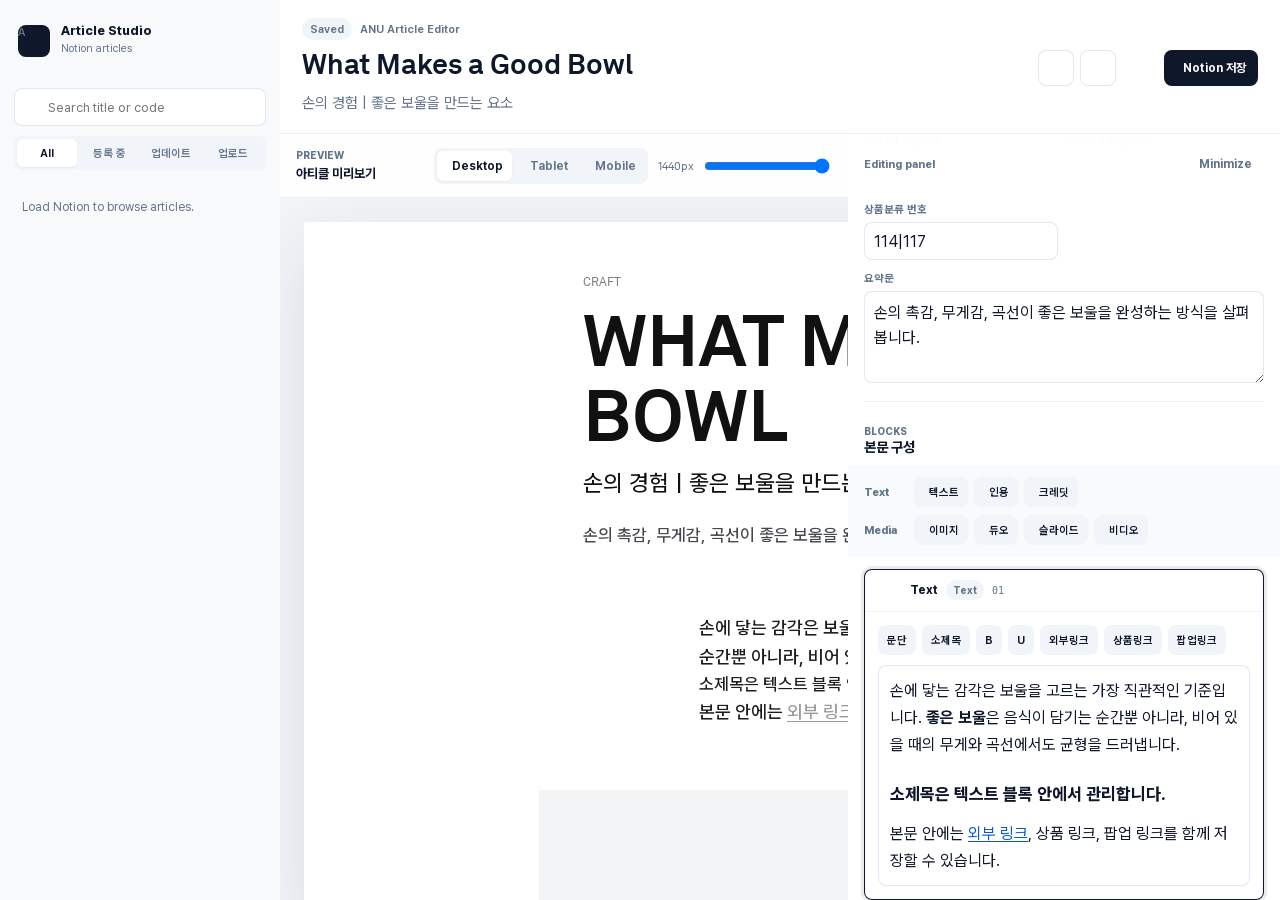
==== commit 41b90cb1: "Improve media upload editing flow - Add structured slide image controls with upload and auto-path ac" ====
--- a/anu-editor-v2/index.html
+++ b/anu-editor-v2/index.html
@@ -151,7 +151,7 @@
             </div>
             <div class="meta-grid">
               <label class="field">
-                <span>Status</span>
+                <span>상태</span>
                 <select id="articleStatus">
                   <option>시작 전</option>
                   <option>작성 중</option>
@@ -161,7 +161,7 @@
                 </select>
               </label>
               <label class="field">
-                <span>Article code</span>
+                <span>아티클 코드</span>
                 <input id="articleCode" value="ARTI26-001">
               </label>
               <button class="ui-button ui-button--secondary field-button" type="button" id="generateArticleCode">
@@ -169,7 +169,7 @@
                 생성
               </button>
               <label class="field">
-                <span>Category</span>
+                <span>카테고리</span>
                 <select id="articleCategory">
                   <option value="life">life</option>
                   <option value="craft" selected>craft</option>
@@ -178,7 +178,7 @@
                 </select>
               </label>
               <label class="field">
-                <span>Type</span>
+                <span>유형</span>
                 <select id="articleType">
                   <option value="essay">essay</option>
                   <option value="interview">interview</option>
@@ -188,36 +188,36 @@
                 </select>
               </label>
               <div class="field">
-                <span>Publish date</span>
+                <span>발행일</span>
                 <div class="date-control">
-                  <button type="button" id="publishPrev" aria-label="Previous day">
+                  <button type="button" id="publishPrev" aria-label="이전 날짜">
                     <i data-lucide="chevron-left" aria-hidden="true"></i>
                   </button>
-                  <input id="publishDate" type="date" aria-label="Publish date">
-                  <button type="button" id="publishNext" aria-label="Next day">
+                  <input id="publishDate" type="date" aria-label="발행일">
+                  <button type="button" id="publishNext" aria-label="다음 날짜">
                     <i data-lucide="chevron-right" aria-hidden="true"></i>
                   </button>
-                  <button type="button" id="publishToday">Today</button>
-                  <button type="button" id="publishClear" aria-label="Clear publish date">
+                  <button type="button" id="publishToday">오늘</button>
+                  <button type="button" id="publishClear" aria-label="발행일 비우기">
                     <i data-lucide="x" aria-hidden="true"></i>
                   </button>
                 </div>
-                <small id="publishDateLabel" class="date-label">No date</small>
-              </div>
-              <label class="field">
-                <span>Cafe24 product no.</span>
+                <small id="publishDateLabel" class="date-label">날짜 없음</small>
+              </div>
+              <label class="field">
+                <span>카페24 상품번호</span>
                 <input id="cafe24ProductNo" inputmode="numeric">
               </label>
               <label class="field">
-                <span>Cafe24 product code</span>
+                <span>카페24 상품코드</span>
                 <input id="cafe24ProductCode">
               </label>
               <label class="field">
-                <span>Product category IDs</span>
+                <span>상품분류 번호</span>
                 <input id="productCategoryIds" value="114|117">
               </label>
               <label class="field field--wide">
-                <span>Deck</span>
+                <span>요약문</span>
                 <textarea id="articleDeck">손의 촉감, 무게감, 곡선이 좋은 보울을 완성하는 방식을 살펴봅니다.</textarea>
               </label>
             </div>
@@ -233,16 +233,16 @@
             <div class="block-tools" aria-label="Add block">
               <div>
                 <span>Text</span>
-                <button type="button" data-add="text"><i data-lucide="type" aria-hidden="true"></i>Text</button>
-                <button type="button" data-add="quote"><i data-lucide="quote" aria-hidden="true"></i>Quote</button>
-                <button type="button" data-add="credit"><i data-lucide="badge-info" aria-hidden="true"></i>Credit</button>
+                <button type="button" data-add="text"><i data-lucide="type" aria-hidden="true"></i>텍스트</button>
+                <button type="button" data-add="quote"><i data-lucide="quote" aria-hidden="true"></i>인용</button>
+                <button type="button" data-add="credit"><i data-lucide="badge-info" aria-hidden="true"></i>크레딧</button>
               </div>
               <div>
                 <span>Media</span>
-                <button type="button" data-add="image"><i data-lucide="image" aria-hidden="true"></i>Image</button>
-                <button type="button" data-add="duo"><i data-lucide="columns-2" aria-hidden="true"></i>Duo</button>
-                <button type="button" data-add="slide"><i data-lucide="gallery-horizontal" aria-hidden="true"></i>Slide</button>
-                <button type="button" data-add="video"><i data-lucide="video" aria-hidden="true"></i>Video</button>
+                <button type="button" data-add="image"><i data-lucide="image" aria-hidden="true"></i>이미지</button>
+                <button type="button" data-add="duo"><i data-lucide="columns-2" aria-hidden="true"></i>듀오</button>
+                <button type="button" data-add="slide"><i data-lucide="gallery-horizontal" aria-hidden="true"></i>슬라이드</button>
+                <button type="button" data-add="video"><i data-lucide="video" aria-hidden="true"></i>비디오</button>
               </div>
             </div>
             <div id="blockList" class="block-list" aria-live="polite"></div>
--- a/anu-editor-v2/app.css
+++ b/anu-editor-v2/app.css
@@ -293,9 +293,9 @@
   grid-template-columns: minmax(0, 1fr) max-content;
   align-items: center;
   gap: 22px;
-  min-height: 108px;
+  min-height: 118px;
   background: rgba(255, 255, 255, 0.94);
-  padding: 16px 20px 14px;
+  padding: 18px 22px 16px;
   backdrop-filter: blur(20px);
   box-shadow: inset 0 -1px 0 rgba(15, 23, 42, 0.06);
 }
@@ -340,18 +340,18 @@
 }
 
 .title-input {
-  height: 34px;
+  height: 38px;
   font-family: var(--display);
-  font-size: 24px;
+  font-size: 28px;
   font-weight: 750;
-  line-height: 34px;
+  line-height: 38px;
 }
 
 .subtitle-input {
-  height: 26px;
-  color: var(--muted);
-  font-size: 14px;
-  line-height: 26px;
+  height: 30px;
+  color: var(--muted);
+  font-size: 15px;
+  line-height: 30px;
 }
 
 .topbar__actions {
@@ -461,8 +461,8 @@
 .workarea {
   display: grid;
   min-height: 0;
-  grid-template-columns: minmax(0, 1fr) 420px;
-  background: #edf2f7;
+  grid-template-columns: minmax(0, 1fr) 432px;
+  background: #f2f5f8;
 }
 
 .preview {
@@ -472,7 +472,7 @@
   min-width: 0;
   min-height: 0;
   grid-template-rows: auto minmax(0, 1fr);
-  background: #edf2f7;
+  background: #f2f5f8;
 }
 
 .composer {
@@ -481,8 +481,8 @@
   min-width: 0;
   overflow: auto;
   background: #fff;
-  box-shadow: inset 1px 0 0 rgba(15, 23, 42, 0.07);
-  padding: 0 14px 18px;
+  box-shadow: -1px 0 0 rgba(15, 23, 42, 0.06);
+  padding: 0 16px 20px;
 }
 
 .composer__floatbar {
@@ -492,9 +492,9 @@
   display: flex;
   align-items: center;
   justify-content: space-between;
-  margin: 0 -14px 8px;
+  margin: 0 -16px 10px;
   background: rgba(255, 255, 255, 0.96);
-  padding: 10px 12px;
+  padding: 12px 16px;
   backdrop-filter: blur(20px);
 }
 
@@ -541,9 +541,9 @@
 }
 
 .panel + .panel {
-  margin-top: 10px;
-  padding-top: 10px;
-  box-shadow: inset 0 1px 0 rgba(15, 23, 42, 0.07);
+  margin-top: 18px;
+  padding-top: 16px;
+  box-shadow: inset 0 1px 0 rgba(15, 23, 42, 0.06);
 }
 
 .panel__head {
@@ -670,9 +670,9 @@
 .block-tools {
   display: grid;
   gap: 8px;
-  margin: 0 -14px;
-  background: #fafbfc;
-  padding: 12px 14px;
+  margin: 0 -16px;
+  background: #f8fafc;
+  padding: 12px 16px;
 }
 
 .block-tools > div {
@@ -700,27 +700,35 @@
   min-height: 30px;
   border: 0;
   border-radius: 8px;
-  background: #fff;
+  background: hsl(var(--secondary));
   color: var(--ink);
-  box-shadow: inset 0 0 0 1px var(--line);
+  box-shadow: none;
   gap: 6px;
   padding: 0 9px;
   font-size: 11px;
   font-weight: 650;
 }
 
+.block-tools button:hover,
+.inline-add button:hover,
+.rich-toolbar button:hover,
+.image-actions button:hover,
+.upload-button:hover {
+  background: #e8edf3;
+}
+
 .block-list {
   display: flex;
   flex-direction: column;
   gap: 10px;
-  margin: 0 -14px;
-  padding: 12px 14px 0;
+  margin: 0 -16px;
+  padding: 12px 16px 0;
 }
 
 .block-card {
   border-radius: 8px;
   background: #fff;
-  box-shadow: inset 0 0 0 1px rgba(15, 23, 42, 0.08);
+  box-shadow: var(--shadow-sm);
 }
 
 .block-card.is-selected {
@@ -823,17 +831,17 @@
 .block-card__body {
   display: grid;
   gap: 10px;
-  box-shadow: inset 0 1px 0 rgba(15, 23, 42, 0.07);
-  padding: 12px;
+  box-shadow: inset 0 1px 0 rgba(15, 23, 42, 0.05);
+  padding: 14px;
 }
 
 .inline-add {
   display: flex;
   flex-wrap: wrap;
   align-items: center;
-  gap: 5px;
-  margin: 2px 0 0;
-  opacity: 0.72;
+  gap: 7px;
+  margin: 0;
+  opacity: 0.56;
 }
 
 .inline-add:hover,
@@ -847,10 +855,17 @@
   font-weight: 750;
 }
 
+.inline-add__group {
+  display: inline-flex;
+  flex-wrap: wrap;
+  gap: 4px;
+}
+
 .inline-add button {
-  min-height: 26px;
+  min-height: 28px;
   border-radius: 999px;
-  background: #fafbfc;
+  background: transparent;
+  color: var(--muted);
   font-size: 10px;
 }
 
@@ -917,15 +932,50 @@
 .image-grid,
 .duo-editor__item,
 .duo-editor__fields,
-.slide-editor {
+.slide-editor,
+.slide-editor__fields {
   display: grid;
   gap: 10px;
 }
 
 .image-grid,
-.duo-editor__item {
+.duo-editor__item,
+.slide-editor__item {
   grid-template-columns: 88px minmax(0, 1fr);
   align-items: start;
+}
+
+.slide-editor__head {
+  display: flex;
+  min-height: 32px;
+  align-items: center;
+  justify-content: space-between;
+  gap: 10px;
+}
+
+.slide-editor__head span {
+  color: var(--muted);
+  font-size: 11px;
+  font-weight: 750;
+}
+
+.slide-editor__head button {
+  display: inline-flex;
+  align-items: center;
+  min-height: 30px;
+  border: 0;
+  border-radius: 8px;
+  background: var(--accent);
+  color: var(--accent-ink);
+  gap: 6px;
+  padding: 0 10px;
+  font-size: 11px;
+  font-weight: 750;
+}
+
+.slide-editor__head svg {
+  width: 14px;
+  height: 14px;
 }
 
 .image-thumb {
@@ -956,7 +1006,8 @@
 }
 
 .image-grid > .block-card__body,
-.duo-editor__fields {
+.duo-editor__fields,
+.slide-editor__fields {
   box-shadow: none;
   padding: 0;
 }
@@ -1191,16 +1242,16 @@
   min-height: 0;
   place-items: start center;
   overflow: auto;
-  padding: 18px;
+  padding: 24px;
 }
 
 .device-frame {
   width: 100%;
   max-width: 100%;
   overflow: hidden;
-  border-radius: 3px;
-  background: #fff;
-  box-shadow: 0 18px 60px rgba(15, 23, 42, 0.12);
+  border-radius: 2px;
+  background: #fff;
+  box-shadow: 0 22px 70px rgba(15, 23, 42, 0.11);
 }
 
 .device-frame iframe {
@@ -1311,7 +1362,8 @@
 
   .meta-grid,
   .image-grid,
-  .duo-editor__item {
+  .duo-editor__item,
+  .slide-editor__item {
     grid-template-columns: 1fr;
   }
 
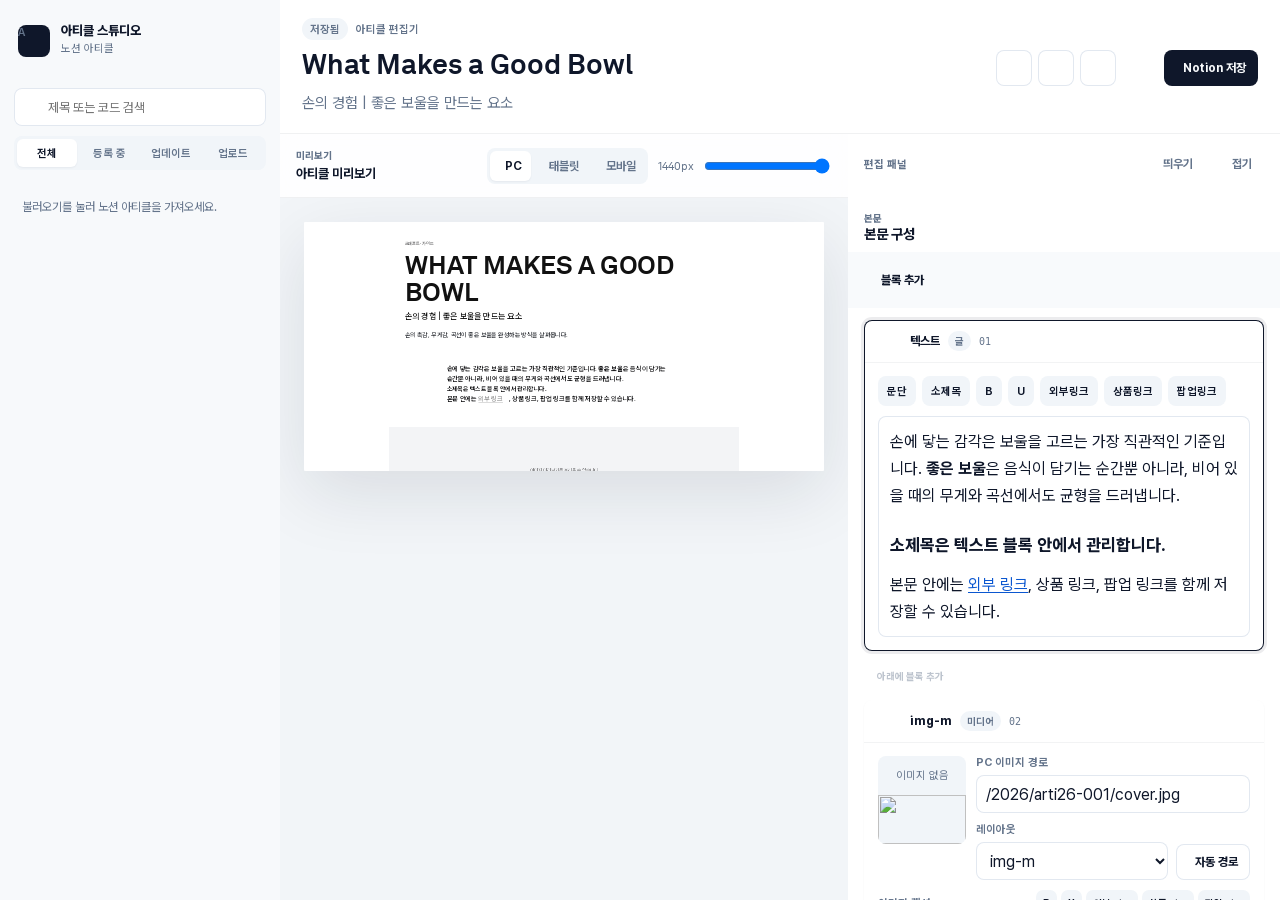
==== commit dd56f982: "Refine editor structure and caption inputs - Move article metadata into a header settings drawer - R" ====
--- a/anu-editor-v2/index.html
+++ b/anu-editor-v2/index.html
@@ -3,7 +3,7 @@
 <head>
   <meta charset="utf-8">
   <meta name="viewport" content="width=device-width, initial-scale=1">
-  <title>ANU Article Studio</title>
+  <title>ANU 아티클 스튜디오</title>
   <script>
     window.tailwind = window.tailwind || {};
     window.tailwind.config = {
@@ -46,31 +46,31 @@
 </head>
 <body class="bg-background text-foreground font-sans antialiased">
   <main class="app-shell min-h-screen">
-    <aside class="sidebar" aria-label="Article navigation">
+    <aside class="sidebar" aria-label="아티클 목록">
       <header class="sidebar__head">
         <div class="brand">
           <span class="brand__mark" aria-hidden="true">A</span>
           <div>
-            <strong>Article Studio</strong>
-            <span>Notion articles</span>
+            <strong>아티클 스튜디오</strong>
+            <span>노션 아티클</span>
           </div>
         </div>
       </header>
 
       <label class="search-field">
-        <span class="sr-only">Search articles</span>
+        <span class="sr-only">아티클 검색</span>
         <i data-lucide="search" aria-hidden="true"></i>
-        <input id="articleSearch" type="search" placeholder="Search title or code">
+        <input id="articleSearch" type="search" placeholder="제목 또는 코드 검색">
       </label>
 
-      <div class="status-filter" role="group" aria-label="Filter articles by status">
-        <button class="is-active" type="button" data-status-filter="all">All</button>
+      <div class="status-filter" role="group" aria-label="상태별 아티클 필터">
+        <button class="is-active" type="button" data-status-filter="all">전체</button>
         <button type="button" data-status-filter="등록 중">등록 중</button>
         <button type="button" data-status-filter="업데이트">업데이트</button>
         <button type="button" data-status-filter="업로드">업로드</button>
       </div>
 
-      <nav class="article-list" aria-label="Articles">
+      <nav class="article-list" aria-label="아티클">
         <button class="article-row is-active" type="button">
           <span>ARTI26-001</span>
           <strong>손의 경험 | 좋은 보울을 만드는 요소</strong>
@@ -84,19 +84,19 @@
       </nav>
     </aside>
 
-    <section class="editor" aria-label="Article editor">
+    <section class="editor" aria-label="아티클 편집기">
       <header class="topbar">
         <div class="title-fields">
           <div class="title-meta">
-            <span id="saveState" class="save-state">Saved</span>
-            <span>ANU Article Editor</span>
-          </div>
-          <input id="englishTitle" class="title-input" value="What Makes a Good Bowl" aria-label="English title">
-          <input id="koreanTitle" class="subtitle-input" value="손의 경험 | 좋은 보울을 만드는 요소" aria-label="Korean title">
+            <span id="saveState" class="save-state">저장됨</span>
+            <span>아티클 편집기</span>
+          </div>
+          <input id="englishTitle" class="title-input" value="What Makes a Good Bowl" aria-label="영문 제목">
+          <input id="koreanTitle" class="subtitle-input" value="손의 경험 | 좋은 보울을 만드는 요소" aria-label="한글 제목">
         </div>
 
         <div class="topbar__actions">
-          <button class="ui-button ui-button--ghost" type="button" id="toggleSidebar" aria-label="Toggle article list">
+          <button class="ui-button ui-button--ghost" type="button" id="toggleSidebar" aria-label="아티클 목록 열고 닫기">
             <i data-lucide="panel-left" aria-hidden="true"></i>
             <span>목록</span>
           </button>
@@ -104,12 +104,16 @@
             <i data-lucide="refresh-cw" aria-hidden="true"></i>
             <span>불러오기</span>
           </button>
+          <button class="ui-button ui-button--secondary" type="button" id="toggleMeta" aria-expanded="false">
+            <i data-lucide="sliders-horizontal" aria-hidden="true"></i>
+            <span>문서 설정</span>
+          </button>
           <button class="ui-button ui-button--secondary" type="button" id="toggleExport">
             <i data-lucide="file-down" aria-hidden="true"></i>
             <span>Cafe24</span>
           </button>
           <details class="utility-menu">
-            <summary class="ui-button ui-button--ghost" aria-label="More actions">
+            <summary class="ui-button ui-button--ghost" aria-label="추가 작업">
               <i data-lucide="more-horizontal" aria-hidden="true"></i>
               <span>더보기</span>
             </summary>
@@ -128,123 +132,139 @@
         </div>
       </header>
 
+      <section class="meta-drawer is-collapsed" id="metaDrawer" aria-label="문서 설정">
+        <div class="meta-drawer__head">
+          <div>
+            <p class="panel-eyebrow">문서 설정</p>
+            <h2>아티클 정보</h2>
+          </div>
+          <button class="ui-button ui-button--ghost" type="button" id="closeMeta" aria-label="문서 설정 닫기">
+            <i data-lucide="x" aria-hidden="true"></i>
+          </button>
+        </div>
+        <div class="meta-grid">
+          <label class="field">
+            <span>상태</span>
+            <select id="articleStatus">
+              <option>시작 전</option>
+              <option>작성 중</option>
+              <option selected>등록 중</option>
+              <option>업데이트</option>
+              <option>업로드</option>
+            </select>
+          </label>
+          <div class="field field--with-action">
+            <label>
+              <span>아티클 코드</span>
+              <input id="articleCode" value="ARTI26-001">
+            </label>
+            <button class="ui-button ui-button--secondary" type="button" id="generateArticleCode">
+              <i data-lucide="hash" aria-hidden="true"></i>
+              생성
+            </button>
+          </div>
+          <label class="field">
+            <span>카테고리</span>
+            <select id="articleCategory">
+              <option value="life">라이프</option>
+              <option value="craft" selected>크래프트</option>
+              <option value="sustainability">지속가능성</option>
+              <option value="archive">아카이브</option>
+            </select>
+          </label>
+          <label class="field">
+            <span>유형</span>
+            <select id="articleType">
+              <option value="essay">에세이</option>
+              <option value="interview">인터뷰</option>
+              <option value="curation">큐레이션</option>
+              <option value="guide" selected>가이드</option>
+              <option value="project">프로젝트</option>
+            </select>
+          </label>
+          <div class="field">
+            <span>발행일</span>
+            <div class="date-control">
+              <input id="publishDate" type="date" aria-label="발행일">
+              <button type="button" id="publishPrev" aria-label="이전 날짜">
+                <i data-lucide="chevron-left" aria-hidden="true"></i>
+              </button>
+              <button type="button" id="publishNext" aria-label="다음 날짜">
+                <i data-lucide="chevron-right" aria-hidden="true"></i>
+              </button>
+              <button type="button" id="publishToday">오늘</button>
+              <button type="button" id="publishClear" aria-label="발행일 비우기">
+                <i data-lucide="x" aria-hidden="true"></i>
+              </button>
+            </div>
+            <small id="publishDateLabel" class="date-label">날짜 없음</small>
+          </div>
+          <label class="field">
+            <span>카페24 상품번호</span>
+            <input id="cafe24ProductNo" inputmode="numeric">
+          </label>
+          <label class="field">
+            <span>카페24 상품코드</span>
+            <input id="cafe24ProductCode">
+          </label>
+          <label class="field">
+            <span>상품분류 번호</span>
+            <input id="productCategoryIds" value="114|117">
+          </label>
+          <label class="field field--wide">
+            <span>요약문</span>
+            <textarea id="articleDeck">손의 촉감, 무게감, 곡선이 좋은 보울을 완성하는 방식을 살펴봅니다.</textarea>
+          </label>
+          <label class="field field--wide">
+            <span>노션 편집기 페이지 ID</span>
+            <input id="editorPageId" placeholder="아티클 편집기 page_id">
+          </label>
+          <label class="field field--wide">
+            <span>노션 아티클 페이지 ID</span>
+            <input id="articlePageId" placeholder="아티클 DB page_id">
+          </label>
+        </div>
+      </section>
+
       <div class="workarea">
-        <section class="composer" aria-label="Composer">
+        <section class="composer" aria-label="본문 편집 패널">
           <div class="composer__floatbar">
-            <span>Editing panel</span>
+            <span>편집 패널</span>
+            <button class="ui-button ui-button--ghost" type="button" id="toggleComposerFloat">
+              <i data-lucide="panel-right-open" aria-hidden="true"></i>
+              띄우기
+            </button>
             <button class="ui-button ui-button--ghost" type="button" id="minimizeComposer">
               <i data-lucide="minus" aria-hidden="true"></i>
-              Minimize
+              접기
             </button>
           </div>
-
-          <section class="panel meta-panel">
-            <div class="panel__head">
-              <div>
-                <p class="panel-eyebrow">Article</p>
-                <h2>아티클 정보</h2>
-              </div>
-              <button class="ui-button ui-button--ghost" type="button" id="toggleComposerFloat">
-                <i data-lucide="panel-right-open" aria-hidden="true"></i>
-                띄우기
-              </button>
-            </div>
-            <div class="meta-grid">
-              <label class="field">
-                <span>상태</span>
-                <select id="articleStatus">
-                  <option>시작 전</option>
-                  <option>작성 중</option>
-                  <option selected>등록 중</option>
-                  <option>업데이트</option>
-                  <option>업로드</option>
-                </select>
-              </label>
-              <label class="field">
-                <span>아티클 코드</span>
-                <input id="articleCode" value="ARTI26-001">
-              </label>
-              <button class="ui-button ui-button--secondary field-button" type="button" id="generateArticleCode">
-                <i data-lucide="hash" aria-hidden="true"></i>
-                생성
-              </button>
-              <label class="field">
-                <span>카테고리</span>
-                <select id="articleCategory">
-                  <option value="life">life</option>
-                  <option value="craft" selected>craft</option>
-                  <option value="sustainability">sustainability</option>
-                  <option value="archive">archive</option>
-                </select>
-              </label>
-              <label class="field">
-                <span>유형</span>
-                <select id="articleType">
-                  <option value="essay">essay</option>
-                  <option value="interview">interview</option>
-                  <option value="curation">curation</option>
-                  <option value="guide" selected>guide</option>
-                  <option value="project">project</option>
-                </select>
-              </label>
-              <div class="field">
-                <span>발행일</span>
-                <div class="date-control">
-                  <button type="button" id="publishPrev" aria-label="이전 날짜">
-                    <i data-lucide="chevron-left" aria-hidden="true"></i>
-                  </button>
-                  <input id="publishDate" type="date" aria-label="발행일">
-                  <button type="button" id="publishNext" aria-label="다음 날짜">
-                    <i data-lucide="chevron-right" aria-hidden="true"></i>
-                  </button>
-                  <button type="button" id="publishToday">오늘</button>
-                  <button type="button" id="publishClear" aria-label="발행일 비우기">
-                    <i data-lucide="x" aria-hidden="true"></i>
-                  </button>
-                </div>
-                <small id="publishDateLabel" class="date-label">날짜 없음</small>
-              </div>
-              <label class="field">
-                <span>카페24 상품번호</span>
-                <input id="cafe24ProductNo" inputmode="numeric">
-              </label>
-              <label class="field">
-                <span>카페24 상품코드</span>
-                <input id="cafe24ProductCode">
-              </label>
-              <label class="field">
-                <span>상품분류 번호</span>
-                <input id="productCategoryIds" value="114|117">
-              </label>
-              <label class="field field--wide">
-                <span>요약문</span>
-                <textarea id="articleDeck">손의 촉감, 무게감, 곡선이 좋은 보울을 완성하는 방식을 살펴봅니다.</textarea>
-              </label>
-            </div>
-          </section>
 
           <section class="panel">
             <div class="panel__head">
               <div>
-                <p class="panel-eyebrow">Blocks</p>
+                <p class="panel-eyebrow">본문</p>
                 <h2>본문 구성</h2>
               </div>
             </div>
-            <div class="block-tools" aria-label="Add block">
-              <div>
-                <span>Text</span>
-                <button type="button" data-add="text"><i data-lucide="type" aria-hidden="true"></i>텍스트</button>
-                <button type="button" data-add="quote"><i data-lucide="quote" aria-hidden="true"></i>인용</button>
-                <button type="button" data-add="credit"><i data-lucide="badge-info" aria-hidden="true"></i>크레딧</button>
-              </div>
-              <div>
-                <span>Media</span>
-                <button type="button" data-add="image"><i data-lucide="image" aria-hidden="true"></i>이미지</button>
-                <button type="button" data-add="duo"><i data-lucide="columns-2" aria-hidden="true"></i>듀오</button>
-                <button type="button" data-add="slide"><i data-lucide="gallery-horizontal" aria-hidden="true"></i>슬라이드</button>
-                <button type="button" data-add="video"><i data-lucide="video" aria-hidden="true"></i>비디오</button>
-              </div>
-            </div>
+            <details class="block-tools" aria-label="블록 추가">
+              <summary><i data-lucide="plus" aria-hidden="true"></i>블록 추가</summary>
+              <div class="block-tools__menu">
+                <div>
+                  <span>글</span>
+                  <button type="button" data-add="text"><i data-lucide="type" aria-hidden="true"></i>텍스트</button>
+                  <button type="button" data-add="quote"><i data-lucide="quote" aria-hidden="true"></i>인용</button>
+                  <button type="button" data-add="credit"><i data-lucide="badge-info" aria-hidden="true"></i>크레딧</button>
+                </div>
+                <div>
+                  <span>미디어</span>
+                  <button type="button" data-add="image"><i data-lucide="image" aria-hidden="true"></i>이미지</button>
+                  <button type="button" data-add="duo"><i data-lucide="columns-2" aria-hidden="true"></i>듀오</button>
+                  <button type="button" data-add="slide"><i data-lucide="gallery-horizontal" aria-hidden="true"></i>슬라이드</button>
+                  <button type="button" data-add="video"><i data-lucide="video" aria-hidden="true"></i>비디오</button>
+                </div>
+              </div>
+            </details>
             <div id="blockList" class="block-list" aria-live="polite"></div>
           </section>
 
@@ -255,28 +275,20 @@
                 <h2>내보내기</h2>
               </div>
               <div class="panel__actions">
-                <span id="gasState" class="panel-state">Ready</span>
-                <button class="ui-button ui-button--ghost" type="button" id="closeExport" aria-label="Close Cafe24 export panel">
+                <span id="gasState" class="panel-state">준비됨</span>
+                <button class="ui-button ui-button--ghost" type="button" id="closeExport" aria-label="카페24 내보내기 닫기">
                   <i data-lucide="x" aria-hidden="true"></i>
                 </button>
               </div>
             </div>
             <div class="pipeline-panel">
               <label class="field field--wide">
-                <span>GAS Web App URL</span>
-                <input id="gasEndpoint" placeholder="Local test URL or blank on Cloudflare Pages">
+                <span>GAS 웹앱 URL</span>
+                <input id="gasEndpoint" placeholder="Cloudflare Pages에서는 비워도 됨">
               </label>
               <label class="field">
-                <span>Access token</span>
-                <input id="gasToken" placeholder="Optional">
-              </label>
-              <label class="field field--wide">
-                <span>Notion editor page ID</span>
-                <input id="editorPageId" placeholder="아티클 편집기 page_id">
-              </label>
-              <label class="field field--wide">
-                <span>Notion article page ID</span>
-                <input id="articlePageId" placeholder="아티클 DB page_id">
+                <span>접근 토큰</span>
+                <input id="gasToken" placeholder="선택 입력">
               </label>
               <div class="pipeline-actions">
                 <button class="ui-button ui-button--secondary" type="button" data-gas-action="saveEditorData"><i data-lucide="database" aria-hidden="true"></i>Notion 저장</button>
@@ -288,17 +300,17 @@
           </section>
         </section>
 
-        <section class="preview" aria-label="Preview">
+        <section class="preview" aria-label="미리보기">
           <div class="preview__toolbar">
             <div>
-              <p class="panel-eyebrow">Preview</p>
+              <p class="panel-eyebrow">미리보기</p>
               <strong>아티클 미리보기</strong>
             </div>
             <div class="preview-controls">
-              <div class="segmented segmented--preview" role="group" aria-label="Preview size">
-                <button class="is-active" type="button" data-width="1440"><i data-lucide="monitor" aria-hidden="true"></i>Desktop</button>
-                <button type="button" data-width="834"><i data-lucide="tablet" aria-hidden="true"></i>Tablet</button>
-                <button type="button" data-width="390"><i data-lucide="smartphone" aria-hidden="true"></i>Mobile</button>
+              <div class="segmented segmented--preview" role="group" aria-label="미리보기 크기">
+                <button class="is-active" type="button" data-width="1440"><i data-lucide="monitor" aria-hidden="true"></i>PC</button>
+                <button type="button" data-width="834"><i data-lucide="tablet" aria-hidden="true"></i>태블릿</button>
+                <button type="button" data-width="390"><i data-lucide="smartphone" aria-hidden="true"></i>모바일</button>
               </div>
               <label class="viewport-slider">
                 <span id="viewportLabel">1440px</span>
@@ -308,7 +320,7 @@
           </div>
           <div class="preview__stage">
             <div id="deviceFrame" class="device-frame">
-              <iframe id="previewFrame" src="./preview.html" title="Article preview"></iframe>
+              <iframe id="previewFrame" src="./preview.html" title="아티클 미리보기"></iframe>
             </div>
           </div>
         </section>
--- a/anu-editor-v2/app.css
+++ b/anu-editor-v2/app.css
@@ -465,6 +465,38 @@
   background: #f2f5f8;
 }
 
+.meta-drawer {
+  position: fixed;
+  top: 96px;
+  right: 18px;
+  z-index: 80;
+  width: min(760px, calc(100vw - 36px));
+  max-height: calc(100vh - 116px);
+  overflow: auto;
+  border-radius: 8px;
+  background: #fff;
+  box-shadow: var(--shadow-lg);
+  padding: 18px;
+}
+
+.meta-drawer.is-collapsed {
+  display: none;
+}
+
+.meta-drawer__head {
+  display: flex;
+  align-items: center;
+  justify-content: space-between;
+  gap: 16px;
+  margin-bottom: 14px;
+}
+
+.meta-drawer__head h2 {
+  margin: 0;
+  font-size: 15px;
+  font-weight: 760;
+}
+
 .preview {
   grid-column: 1;
   grid-row: 1;
@@ -491,7 +523,8 @@
   z-index: 6;
   display: flex;
   align-items: center;
-  justify-content: space-between;
+  justify-content: flex-end;
+  gap: 8px;
   margin: 0 -16px 10px;
   background: rgba(255, 255, 255, 0.96);
   padding: 12px 16px;
@@ -499,6 +532,7 @@
 }
 
 .composer__floatbar span {
+  margin-right: auto;
   color: var(--muted);
   font-size: 11px;
   font-weight: 750;
@@ -589,6 +623,15 @@
   gap: 6px;
 }
 
+.field > label,
+.field--with-action > label {
+  display: flex;
+  min-width: 0;
+  flex: 1;
+  flex-direction: column;
+  gap: 6px;
+}
+
 .field span {
   color: var(--muted);
   font-size: 11px;
@@ -597,7 +640,9 @@
 
 .field input,
 .field textarea,
-.field select {
+.field select,
+.field > label input,
+.field--with-action > label input {
   width: 100%;
   min-width: 0;
   border: 0;
@@ -609,7 +654,9 @@
 }
 
 .field input,
-.field select {
+.field select,
+.field > label input,
+.field--with-action > label input {
   height: 38px;
   padding: 0 10px;
 }
@@ -636,9 +683,17 @@
   align-self: end;
 }
 
+.field-row,
+.field--with-action {
+  display: grid;
+  grid-template-columns: minmax(0, 1fr) auto;
+  align-items: end;
+  gap: 8px;
+}
+
 .date-control {
   display: grid;
-  grid-template-columns: 30px minmax(0, 1fr) 30px auto 30px;
+  grid-template-columns: minmax(150px, 1fr) 34px 34px 52px 34px;
   gap: 5px;
 }
 
@@ -668,21 +723,48 @@
 }
 
 .block-tools {
-  display: grid;
-  gap: 8px;
   margin: 0 -16px;
   background: #f8fafc;
   padding: 12px 16px;
 }
 
-.block-tools > div {
+.block-tools summary {
+  display: inline-flex;
+  align-items: center;
+  min-height: 32px;
+  border-radius: 8px;
+  color: var(--ink);
+  gap: 7px;
+  list-style: none;
+  padding: 0 10px;
+  font-size: 12px;
+  font-weight: 750;
+  cursor: pointer;
+}
+
+.block-tools summary::-webkit-details-marker {
+  display: none;
+}
+
+.block-tools summary:hover {
+  background: hsl(var(--secondary));
+}
+
+.block-tools__menu {
+  display: grid;
+  gap: 10px;
+  margin-top: 10px;
+}
+
+.block-tools__menu > div {
   display: flex;
   flex-wrap: wrap;
   align-items: center;
   gap: 6px;
 }
 
-.block-tools span {
+.block-tools span,
+.inline-add__group span {
   width: 44px;
   color: var(--muted);
   font-size: 11px;
@@ -836,12 +918,9 @@
 }
 
 .inline-add {
-  display: flex;
-  flex-wrap: wrap;
-  align-items: center;
-  gap: 7px;
+  display: block;
   margin: 0;
-  opacity: 0.56;
+  opacity: 0.42;
 }
 
 .inline-add:hover,
@@ -855,10 +934,43 @@
   font-weight: 750;
 }
 
+.inline-add summary {
+  display: inline-flex;
+  align-items: center;
+  min-height: 28px;
+  border-radius: 999px;
+  color: var(--muted);
+  gap: 5px;
+  list-style: none;
+  padding: 0 8px;
+  font-size: 10px;
+  font-weight: 750;
+  cursor: pointer;
+}
+
+.inline-add summary::-webkit-details-marker {
+  display: none;
+}
+
+.inline-add summary:hover {
+  background: hsl(var(--secondary));
+  color: var(--ink);
+}
+
+.inline-add__menu {
+  display: grid;
+  gap: 8px;
+  margin: 6px 0 2px;
+  border-radius: 8px;
+  background: #f8fafc;
+  padding: 8px;
+}
+
 .inline-add__group {
-  display: inline-flex;
+  display: flex;
   flex-wrap: wrap;
-  gap: 4px;
+  align-items: center;
+  gap: 5px;
 }
 
 .inline-add button {
@@ -929,11 +1041,13 @@
 .image-editor,
 .duo-editor,
 .slide-editor,
+.media-editor,
 .image-grid,
 .duo-editor__item,
 .duo-editor__fields,
 .slide-editor,
-.slide-editor__fields {
+.slide-editor__fields,
+.media-fields {
   display: grid;
   gap: 10px;
 }
@@ -979,7 +1093,9 @@
 }
 
 .image-thumb {
-  display: grid;
+  position: relative;
+  display: grid;
+  width: 88px;
   min-height: 88px;
   place-items: center;
   overflow: hidden;
@@ -990,8 +1106,40 @@
   text-align: center;
 }
 
+.image-upload-tile {
+  cursor: pointer;
+}
+
+.image-upload-tile__label {
+  position: absolute;
+  inset: auto 7px 7px;
+  display: inline-flex;
+  align-items: center;
+  justify-content: center;
+  min-height: 24px;
+  border-radius: 6px;
+  background: rgba(17, 24, 39, 0.78);
+  color: #fff;
+  gap: 5px;
+  padding: 0 7px;
+  font-size: 10px;
+  font-weight: 760;
+  opacity: 0;
+  transition: opacity 120ms ease;
+}
+
+.image-upload-tile:hover .image-upload-tile__label,
+.image-upload-tile:focus-within .image-upload-tile__label {
+  opacity: 1;
+}
+
+.image-upload-tile__label svg {
+  width: 13px;
+  height: 13px;
+}
+
 .image-thumb::before {
-  content: "No image";
+  content: "이미지 없음";
 }
 
 .image-thumb:has(img:not([hidden]))::before {
@@ -1007,7 +1155,8 @@
 
 .image-grid > .block-card__body,
 .duo-editor__fields,
-.slide-editor__fields {
+.slide-editor__fields,
+.media-fields {
   box-shadow: none;
   padding: 0;
 }
@@ -1021,6 +1170,67 @@
 
 .upload-button input {
   display: none;
+}
+
+.caption-editor {
+  display: grid;
+  gap: 7px;
+}
+
+.caption-editor__head {
+  display: flex;
+  align-items: center;
+  justify-content: space-between;
+  gap: 10px;
+}
+
+.caption-editor__head > span {
+  color: var(--muted);
+  font-size: 11px;
+  font-weight: 750;
+}
+
+.caption-toolbar {
+  display: flex;
+  flex-wrap: wrap;
+  gap: 4px;
+  justify-content: flex-end;
+}
+
+.caption-toolbar button {
+  display: inline-flex;
+  align-items: center;
+  justify-content: center;
+  min-height: 26px;
+  border: 0;
+  border-radius: 7px;
+  background: hsl(var(--secondary));
+  color: var(--ink);
+  padding: 0 7px;
+  font-size: 10px;
+  font-weight: 700;
+}
+
+.rich-caption-editor {
+  min-height: 38px;
+  border-radius: 8px;
+  background: #fff;
+  box-shadow: inset 0 0 0 1px var(--line);
+  padding: 9px 10px;
+  color: var(--ink);
+  font-size: 12px;
+  line-height: 1.55;
+  outline: none;
+}
+
+.rich-caption-editor:focus {
+  box-shadow: inset 0 0 0 1px var(--accent), 0 0 0 3px rgba(15, 23, 42, 0.08);
+}
+
+.rich-caption-editor a[data-link-type] {
+  color: #0b57d0;
+  text-decoration: underline;
+  text-underline-offset: 2px;
 }
 
 .link-popover {
@@ -1247,11 +1457,12 @@
 
 .device-frame {
   width: 100%;
-  max-width: 100%;
+  max-width: none;
   overflow: hidden;
   border-radius: 2px;
   background: #fff;
   box-shadow: 0 22px 70px rgba(15, 23, 42, 0.11);
+  transition: width 120ms ease, height 120ms ease;
 }
 
 .device-frame iframe {
@@ -1261,6 +1472,7 @@
   min-height: 640px;
   border: 0;
   background: #fff;
+  transition: transform 120ms ease;
 }
 
 @media (max-width: 1480px) {
@@ -1367,6 +1579,10 @@
     grid-template-columns: 1fr;
   }
 
+  .image-thumb {
+    width: 100%;
+  }
+
   .preview__stage {
     padding: 10px;
   }
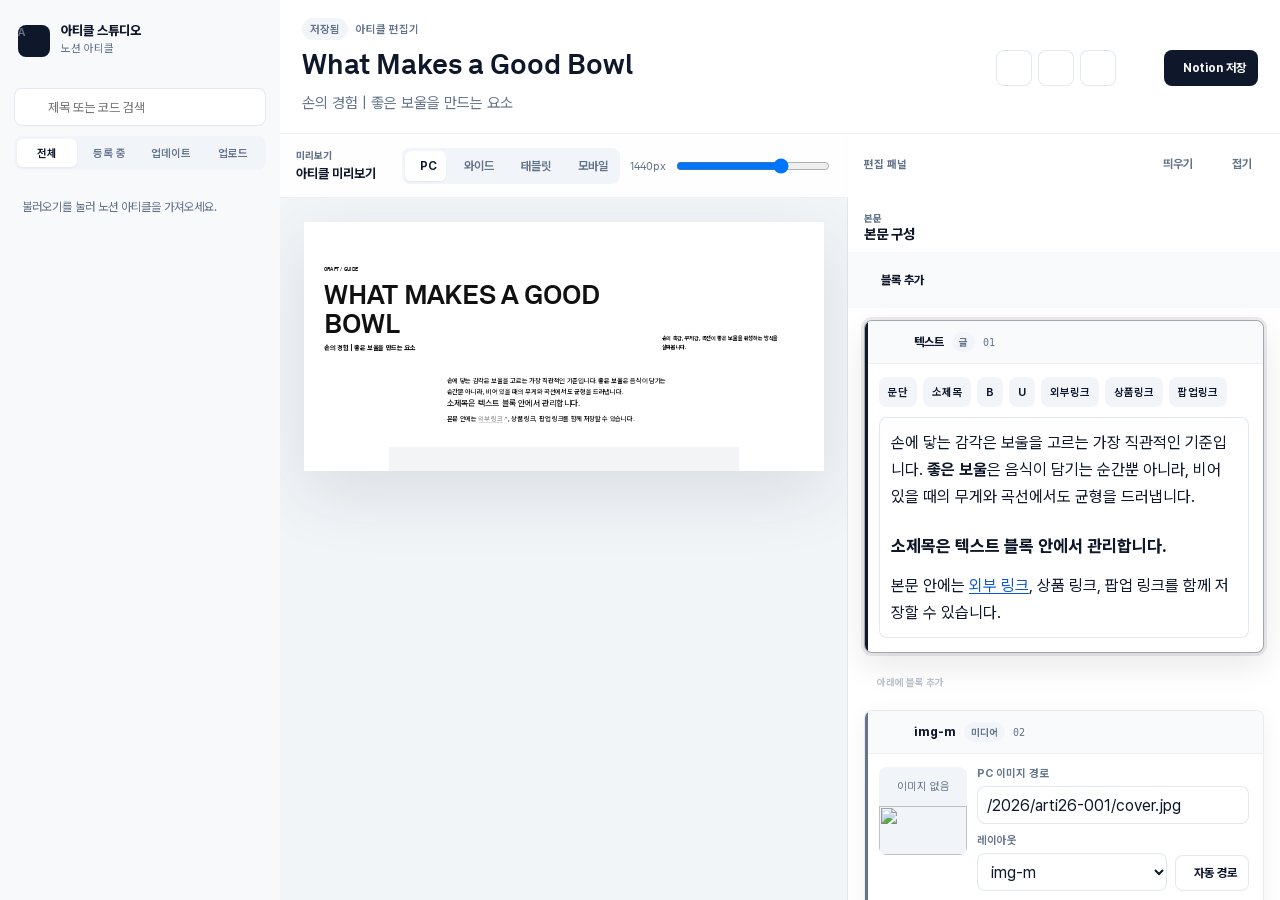
==== commit c452e904: "Align preview layout and editor resizing - Match article preview hero to live two-column desktop and" ====
--- a/anu-editor-v2/index.html
+++ b/anu-editor-v2/index.html
@@ -166,20 +166,20 @@
           <label class="field">
             <span>카테고리</span>
             <select id="articleCategory">
-              <option value="life">라이프</option>
-              <option value="craft" selected>크래프트</option>
-              <option value="sustainability">지속가능성</option>
-              <option value="archive">아카이브</option>
+              <option value="life">life</option>
+              <option value="craft" selected>craft</option>
+              <option value="sustainability">sustainability</option>
+              <option value="archive">archive</option>
             </select>
           </label>
           <label class="field">
             <span>유형</span>
             <select id="articleType">
-              <option value="essay">에세이</option>
-              <option value="interview">인터뷰</option>
-              <option value="curation">큐레이션</option>
-              <option value="guide" selected>가이드</option>
-              <option value="project">프로젝트</option>
+              <option value="essay">essay</option>
+              <option value="interview">interview</option>
+              <option value="curation">curation</option>
+              <option value="guide" selected>guide</option>
+              <option value="project">project</option>
             </select>
           </label>
           <div class="field">
@@ -228,6 +228,7 @@
 
       <div class="workarea">
         <section class="composer" aria-label="본문 편집 패널">
+          <div class="composer-resize-handle" aria-hidden="true"></div>
           <div class="composer__floatbar">
             <span>편집 패널</span>
             <button class="ui-button ui-button--ghost" type="button" id="toggleComposerFloat">
@@ -309,12 +310,13 @@
             <div class="preview-controls">
               <div class="segmented segmented--preview" role="group" aria-label="미리보기 크기">
                 <button class="is-active" type="button" data-width="1440"><i data-lucide="monitor" aria-hidden="true"></i>PC</button>
+                <button type="button" data-width="1920"><i data-lucide="screen-share" aria-hidden="true"></i>와이드</button>
                 <button type="button" data-width="834"><i data-lucide="tablet" aria-hidden="true"></i>태블릿</button>
                 <button type="button" data-width="390"><i data-lucide="smartphone" aria-hidden="true"></i>모바일</button>
               </div>
               <label class="viewport-slider">
                 <span id="viewportLabel">1440px</span>
-                <input id="viewportRange" type="range" min="320" max="1440" value="1440">
+                <input id="viewportRange" type="range" min="320" max="1920" value="1440">
               </label>
             </div>
           </div>
--- a/anu-editor-v2/app.css
+++ b/anu-editor-v2/app.css
@@ -20,6 +20,7 @@
   --accent-ink: hsl(var(--primary-foreground));
   --shadow-sm: 0 1px 2px rgba(15, 23, 42, 0.05);
   --shadow-lg: 0 24px 70px rgba(15, 23, 42, 0.16);
+  --composer-width: 432px;
   --sans: "Pretendard Variable", Pretendard, -apple-system, BlinkMacSystemFont, "Segoe UI", sans-serif;
   --display: "AkkuratLLWeb", "Pretendard Variable", -apple-system, BlinkMacSystemFont, "Segoe UI", sans-serif;
   --mono: "SFMono-Regular", ui-monospace, Menlo, Consolas, monospace;
@@ -461,7 +462,7 @@
 .workarea {
   display: grid;
   min-height: 0;
-  grid-template-columns: minmax(0, 1fr) 432px;
+  grid-template-columns: minmax(0, 1fr) minmax(320px, min(var(--composer-width), 48vw));
   background: #f2f5f8;
 }
 
@@ -508,6 +509,7 @@
 }
 
 .composer {
+  position: relative;
   grid-column: 2;
   grid-row: 1;
   min-width: 0;
@@ -515,6 +517,32 @@
   background: #fff;
   box-shadow: -1px 0 0 rgba(15, 23, 42, 0.06);
   padding: 0 16px 20px;
+}
+
+.composer-resize-handle {
+  position: absolute;
+  top: 0;
+  bottom: 0;
+  left: -4px;
+  z-index: 8;
+  width: 8px;
+  cursor: ew-resize;
+}
+
+.composer-resize-handle::before {
+  position: absolute;
+  top: 0;
+  bottom: 0;
+  left: 3px;
+  width: 1px;
+  background: transparent;
+  content: "";
+  transition: background 120ms ease;
+}
+
+.composer-resize-handle:hover::before,
+body.is-resizing-composer .composer-resize-handle::before {
+  background: rgba(15, 23, 42, 0.22);
 }
 
 .composer__floatbar {
@@ -556,12 +584,27 @@
   box-shadow: var(--shadow-lg);
 }
 
+body.composer-floating .composer-resize-handle,
+body.composer-minimized .composer-resize-handle {
+  display: none;
+}
+
+body.composer-minimized:not(.composer-floating) .workarea {
+  grid-template-columns: minmax(0, 1fr) 0;
+}
+
 body.composer-minimized .composer {
-  width: 260px;
-  min-width: 260px;
+  position: fixed;
+  top: 132px;
+  right: 16px;
+  z-index: 62;
+  width: 156px;
+  min-width: 156px;
   height: 44px;
   min-height: 44px;
   overflow: hidden;
+  border-radius: 8px;
+  box-shadow: var(--shadow-lg);
   resize: none;
 }
 
@@ -802,19 +845,40 @@
 .block-list {
   display: flex;
   flex-direction: column;
-  gap: 10px;
+  gap: 14px;
   margin: 0 -16px;
   padding: 12px 16px 0;
 }
 
 .block-card {
+  position: relative;
+  overflow: hidden;
+  border: 1px solid rgba(15, 23, 42, 0.08);
   border-radius: 8px;
   background: #fff;
-  box-shadow: var(--shadow-sm);
+  box-shadow: 0 8px 24px rgba(15, 23, 42, 0.06);
+}
+
+.block-card::before {
+  position: absolute;
+  top: 0;
+  bottom: 0;
+  left: 0;
+  width: 3px;
+  background: #111827;
+  content: "";
+}
+
+.block-card[data-type="image"]::before,
+.block-card[data-type="duo"]::before,
+.block-card[data-type="slide"]::before,
+.block-card[data-type="video"]::before {
+  background: #64748b;
 }
 
 .block-card.is-selected {
-  box-shadow: inset 0 0 0 1px var(--accent), 0 0 0 3px rgba(15, 23, 42, 0.08);
+  border-color: rgba(15, 23, 42, 0.38);
+  box-shadow: 0 0 0 3px rgba(15, 23, 42, 0.08), 0 12px 32px rgba(15, 23, 42, 0.1);
 }
 
 .block-card.is-dragging {
@@ -835,7 +899,8 @@
   align-items: center;
   justify-content: space-between;
   gap: 10px;
-  padding: 0 10px;
+  background: #f8fafc;
+  padding: 0 10px 0 13px;
 }
 
 .block-card__meta {
@@ -913,7 +978,7 @@
 .block-card__body {
   display: grid;
   gap: 10px;
-  box-shadow: inset 0 1px 0 rgba(15, 23, 42, 0.05);
+  box-shadow: inset 0 1px 0 rgba(15, 23, 42, 0.07);
   padding: 14px;
 }
 
@@ -1401,7 +1466,7 @@
 
 .segmented {
   display: grid;
-  grid-template-columns: repeat(3, auto);
+  grid-template-columns: repeat(4, auto);
   gap: 3px;
   border-radius: 8px;
   background: hsl(var(--secondary));
@@ -1444,7 +1509,7 @@
 }
 
 .viewport-slider input {
-  width: 126px;
+  width: 154px;
 }
 
 .preview__stage {
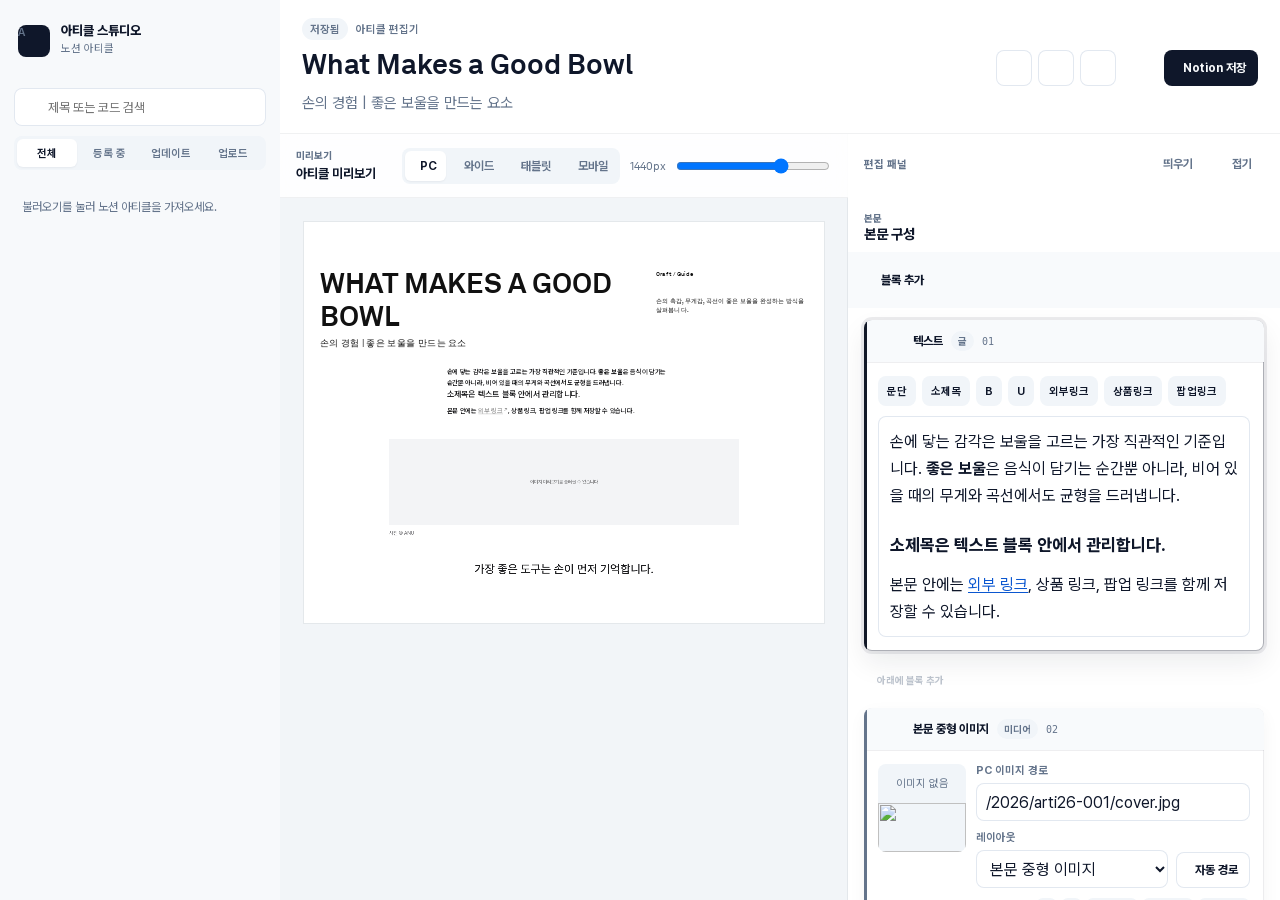
==== commit 76341ba0: "Improve Notion sync diagnostics and schema-safe saves" ====
--- a/anu-editor-v2/index.html
+++ b/anu-editor-v2/index.html
@@ -119,6 +119,7 @@
             </summary>
             <div class="utility-menu__content">
               <button type="button" id="saveDraft"><i data-lucide="hard-drive" aria-hidden="true"></i>로컬 임시저장</button>
+              <button type="button" id="inspectNotion"><i data-lucide="scan-search" aria-hidden="true"></i>노션 연동 점검</button>
               <button type="button" id="copyHtml"><i data-lucide="code-2" aria-hidden="true"></i>HTML 복사</button>
               <button type="button" id="copyJson"><i data-lucide="braces" aria-hidden="true"></i>JSON 복사</button>
               <button type="button" id="importJson"><i data-lucide="upload" aria-hidden="true"></i>JSON 가져오기</button>
@@ -297,6 +298,7 @@
                 <button class="ui-button ui-button--secondary" type="button" data-gas-action="exportRegistrationCsv"><i data-lucide="file-plus-2" aria-hidden="true"></i>등록 CSV</button>
                 <button class="ui-button ui-button--secondary" type="button" data-gas-action="exportUpdateCsv"><i data-lucide="file-pen-line" aria-hidden="true"></i>수정 CSV</button>
               </div>
+              <div id="notionDiagnostics" class="notion-diagnostics" hidden></div>
             </div>
           </section>
         </section>
--- a/anu-editor-v2/app.css
+++ b/anu-editor-v2/app.css
@@ -246,6 +246,7 @@
   display: grid;
   gap: 5px;
   border: 0;
+  border-left: 2px solid transparent;
   border-radius: 8px;
   background: transparent;
   padding: 12px;
@@ -274,6 +275,21 @@
   font-size: 13px;
   font-weight: 700;
   line-height: 1.36;
+}
+
+.article-row small {
+  width: fit-content;
+  border-radius: 999px;
+  background: #fff7ed;
+  color: #9a3412;
+  padding: 3px 7px;
+  font-size: 10px;
+  font-weight: 750;
+  line-height: 1;
+}
+
+.article-row.has-warning {
+  border-left-color: #f59e0b;
 }
 
 .empty-state {
@@ -853,10 +869,10 @@
 .block-card {
   position: relative;
   overflow: hidden;
-  border: 1px solid rgba(15, 23, 42, 0.08);
+  border: 0;
   border-radius: 8px;
   background: #fff;
-  box-shadow: 0 8px 24px rgba(15, 23, 42, 0.06);
+  box-shadow: inset 0 0 0 1px rgba(15, 23, 42, 0.08), 0 6px 18px rgba(15, 23, 42, 0.045);
 }
 
 .block-card::before {
@@ -877,8 +893,7 @@
 }
 
 .block-card.is-selected {
-  border-color: rgba(15, 23, 42, 0.38);
-  box-shadow: 0 0 0 3px rgba(15, 23, 42, 0.08), 0 12px 32px rgba(15, 23, 42, 0.1);
+  box-shadow: inset 0 0 0 1px rgba(15, 23, 42, 0.34), 0 0 0 3px rgba(15, 23, 42, 0.08), 0 12px 28px rgba(15, 23, 42, 0.08);
 }
 
 .block-card.is-dragging {
@@ -1173,6 +1188,8 @@
 
 .image-upload-tile {
   cursor: pointer;
+  outline: 0;
+  transition: background 120ms ease, box-shadow 120ms ease, transform 120ms ease;
 }
 
 .image-upload-tile__label {
@@ -1194,13 +1211,38 @@
 }
 
 .image-upload-tile:hover .image-upload-tile__label,
-.image-upload-tile:focus-within .image-upload-tile__label {
+.image-upload-tile:focus-within .image-upload-tile__label,
+.image-upload-tile.is-drag-over .image-upload-tile__label {
   opacity: 1;
+}
+
+.image-upload-tile.is-drag-over {
+  background: #e7edf5;
+  box-shadow: inset 0 0 0 2px var(--accent);
+  transform: translateY(-1px);
 }
 
 .image-upload-tile__label svg {
   width: 13px;
   height: 13px;
+}
+
+.image-upload-tile small {
+  position: absolute;
+  inset: 8px 8px auto;
+  color: var(--muted);
+  font-size: 9px;
+  font-weight: 700;
+  line-height: 1.25;
+  opacity: 0;
+  pointer-events: none;
+  transition: opacity 120ms ease;
+}
+
+.image-upload-tile:hover small,
+.image-upload-tile:focus-within small,
+.image-upload-tile.is-drag-over small {
+  opacity: 1;
 }
 
 .image-thumb::before {
@@ -1394,6 +1436,49 @@
   font-weight: 700;
 }
 
+.notion-diagnostics {
+  display: grid;
+  gap: 8px;
+  border-radius: 8px;
+  background: #f8fafc;
+  color: var(--ink);
+  padding: 12px;
+  font-size: 12px;
+  line-height: 1.5;
+}
+
+.notion-diagnostics[hidden] {
+  display: none;
+}
+
+.notion-diagnostics.has-error {
+  background: #fff7ed;
+}
+
+.notion-diagnostics strong {
+  font-size: 12px;
+}
+
+.notion-diagnostics p {
+  margin: 0;
+  color: var(--muted);
+}
+
+.notion-diagnostics div {
+  display: flex;
+  flex-wrap: wrap;
+  gap: 6px;
+}
+
+.notion-diagnostics span {
+  border-radius: 999px;
+  background: #fff;
+  color: #9a3412;
+  padding: 4px 7px;
+  font-size: 11px;
+  font-weight: 700;
+}
+
 .export-panel {
   position: fixed;
   top: 116px;
@@ -1524,9 +1609,9 @@
   width: 100%;
   max-width: none;
   overflow: hidden;
-  border-radius: 2px;
+  border-radius: 0;
   background: #fff;
-  box-shadow: 0 22px 70px rgba(15, 23, 42, 0.11);
+  box-shadow: 0 0 0 1px rgba(15, 23, 42, 0.06);
   transition: width 120ms ease, height 120ms ease;
 }
 
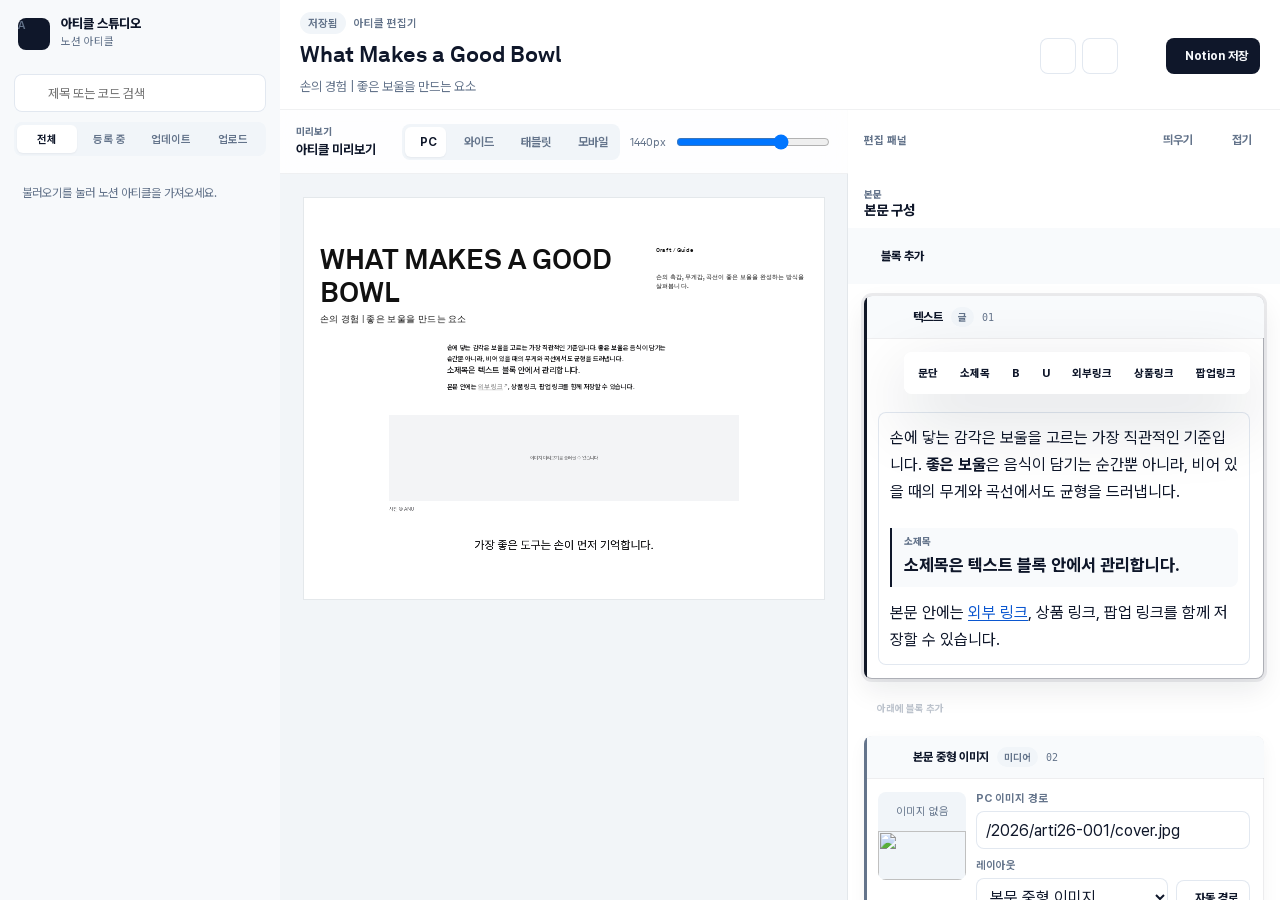
==== commit d52e1418: "Refine article editor media and sidebar controls" ====
--- a/anu-editor-v2/index.html
+++ b/anu-editor-v2/index.html
@@ -55,6 +55,14 @@
             <span>노션 아티클</span>
           </div>
         </div>
+        <div class="sidebar__actions">
+          <button class="icon-button" type="button" id="loadArticles" aria-label="노션 아티클 불러오기">
+            <i data-lucide="refresh-cw" aria-hidden="true"></i>
+          </button>
+          <button class="icon-button" type="button" id="toggleSidebar" aria-label="아티클 목록 접기">
+            <i data-lucide="panel-left-close" aria-hidden="true"></i>
+          </button>
+        </div>
       </header>
 
       <label class="search-field">
@@ -82,6 +90,7 @@
           <em>업데이트</em>
         </button>
       </nav>
+      <div class="sidebar-resize-handle" id="sidebarResizeHandle" aria-hidden="true"></div>
     </aside>
 
     <section class="editor" aria-label="아티클 편집기">
@@ -96,13 +105,9 @@
         </div>
 
         <div class="topbar__actions">
-          <button class="ui-button ui-button--ghost" type="button" id="toggleSidebar" aria-label="아티클 목록 열고 닫기">
+          <button class="ui-button ui-button--ghost sidebar-reopen" type="button" id="reopenSidebar" aria-label="아티클 목록 열기">
             <i data-lucide="panel-left" aria-hidden="true"></i>
             <span>목록</span>
-          </button>
-          <button class="ui-button ui-button--secondary" type="button" id="loadArticles">
-            <i data-lucide="refresh-cw" aria-hidden="true"></i>
-            <span>불러오기</span>
           </button>
           <button class="ui-button ui-button--secondary" type="button" id="toggleMeta" aria-expanded="false">
             <i data-lucide="sliders-horizontal" aria-hidden="true"></i>
@@ -295,6 +300,8 @@
               <div class="pipeline-actions">
                 <button class="ui-button ui-button--secondary" type="button" data-gas-action="saveEditorData"><i data-lucide="database" aria-hidden="true"></i>Notion 저장</button>
                 <button class="ui-button ui-button--secondary" type="button" data-gas-action="runAll"><i data-lucide="play" aria-hidden="true"></i>전체 실행</button>
+                <button class="ui-button ui-button--secondary" type="button" data-gas-action="buildRegistration"><i data-lucide="sheet" aria-hidden="true"></i>등록 시트</button>
+                <button class="ui-button ui-button--secondary" type="button" data-gas-action="buildUpdate"><i data-lucide="table-2" aria-hidden="true"></i>수정 시트</button>
                 <button class="ui-button ui-button--secondary" type="button" data-gas-action="exportRegistrationCsv"><i data-lucide="file-plus-2" aria-hidden="true"></i>등록 CSV</button>
                 <button class="ui-button ui-button--secondary" type="button" data-gas-action="exportUpdateCsv"><i data-lucide="file-pen-line" aria-hidden="true"></i>수정 CSV</button>
               </div>
--- a/anu-editor-v2/app.css
+++ b/anu-editor-v2/app.css
@@ -20,6 +20,7 @@
   --accent-ink: hsl(var(--primary-foreground));
   --shadow-sm: 0 1px 2px rgba(15, 23, 42, 0.05);
   --shadow-lg: 0 24px 70px rgba(15, 23, 42, 0.16);
+  --sidebar-width: 280px;
   --composer-width: 432px;
   --sans: "Pretendard Variable", Pretendard, -apple-system, BlinkMacSystemFont, "Segoe UI", sans-serif;
   --display: "AkkuratLLWeb", "Pretendard Variable", -apple-system, BlinkMacSystemFont, "Segoe UI", sans-serif;
@@ -104,9 +105,9 @@
 
 .app-shell {
   display: grid;
-  grid-template-columns: 280px minmax(0, 1fr);
+  grid-template-columns: var(--sidebar-width) minmax(0, 1fr);
   height: 100vh;
-  min-height: 720px;
+  min-height: 0;
   background: var(--bg);
 }
 
@@ -119,9 +120,20 @@
   opacity: 0;
 }
 
+.sidebar-reopen {
+  display: none;
+}
+
+body.sidebar-collapsed .sidebar-reopen {
+  display: inline-flex;
+}
+
 .sidebar {
-  display: flex;
+  position: relative;
+  display: flex;
+  height: 100vh;
   min-width: 0;
+  min-height: 0;
   flex-direction: column;
   background: #f7f9fb;
 }
@@ -129,7 +141,9 @@
 .sidebar__head {
   display: flex;
   align-items: center;
-  min-height: 78px;
+  justify-content: space-between;
+  gap: 12px;
+  min-height: 64px;
   padding: 0 18px;
 }
 
@@ -174,6 +188,60 @@
   font-size: 11px;
 }
 
+.sidebar__actions {
+  display: flex;
+  flex: none;
+  align-items: center;
+  gap: 4px;
+}
+
+.icon-button {
+  display: grid;
+  width: 30px;
+  height: 30px;
+  place-items: center;
+  border: 0;
+  border-radius: 7px;
+  background: transparent;
+  color: var(--muted);
+}
+
+.icon-button:hover {
+  background: #fff;
+  color: var(--ink);
+  box-shadow: var(--shadow-sm);
+}
+
+.icon-button svg {
+  width: 15px;
+  height: 15px;
+}
+
+.sidebar-resize-handle {
+  position: absolute;
+  top: 0;
+  right: -4px;
+  bottom: 0;
+  z-index: 40;
+  width: 8px;
+  cursor: ew-resize;
+}
+
+.sidebar-resize-handle::before {
+  position: absolute;
+  top: 0;
+  bottom: 0;
+  left: 3px;
+  width: 1px;
+  background: transparent;
+  content: "";
+}
+
+.sidebar-resize-handle:hover::before,
+body.is-resizing-sidebar .sidebar-resize-handle::before {
+  background: rgba(15, 23, 42, 0.22);
+}
+
 .search-field {
   position: relative;
   display: block;
@@ -238,7 +306,8 @@
   min-height: 0;
   flex-direction: column;
   gap: 6px;
-  overflow: auto;
+  overflow-y: auto;
+  overscroll-behavior: contain;
   padding: 2px 12px 18px;
 }
 
@@ -309,10 +378,10 @@
   display: grid;
   grid-template-columns: minmax(0, 1fr) max-content;
   align-items: center;
-  gap: 22px;
-  min-height: 118px;
+  gap: 18px;
+  min-height: 88px;
   background: rgba(255, 255, 255, 0.94);
-  padding: 18px 22px 16px;
+  padding: 12px 20px 11px;
   backdrop-filter: blur(20px);
   box-shadow: inset 0 -1px 0 rgba(15, 23, 42, 0.06);
 }
@@ -357,18 +426,18 @@
 }
 
 .title-input {
-  height: 38px;
+  height: 31px;
   font-family: var(--display);
-  font-size: 28px;
+  font-size: 22px;
   font-weight: 750;
-  line-height: 38px;
+  line-height: 31px;
 }
 
 .subtitle-input {
-  height: 30px;
-  color: var(--muted);
-  font-size: 15px;
-  line-height: 30px;
+  height: 24px;
+  color: var(--muted);
+  font-size: 13px;
+  line-height: 24px;
 }
 
 .topbar__actions {
@@ -434,6 +503,7 @@
 
 .utility-menu {
   position: relative;
+  z-index: 120;
 }
 
 .utility-menu summary {
@@ -448,7 +518,7 @@
   position: absolute;
   top: calc(100% + 8px);
   right: 0;
-  z-index: 20;
+  z-index: 220;
   display: grid;
   min-width: 176px;
   border-radius: 8px;
@@ -1071,13 +1141,40 @@
 }
 
 .rich-toolbar {
-  display: flex;
+  position: sticky;
+  top: 48px;
+  z-index: 10;
+  display: none;
   flex-wrap: wrap;
   gap: 6px;
+  width: fit-content;
+  max-width: 100%;
+  border-radius: 8px;
+  background: rgba(255, 255, 255, 0.96);
+  box-shadow: var(--shadow-lg);
+  margin: 0 0 8px auto;
+  padding: 6px;
+  backdrop-filter: blur(18px);
+}
+
+.block-card.is-selected .rich-toolbar,
+.block-card:focus-within .rich-toolbar {
+  display: flex;
 }
 
 .rich-toolbar button {
   min-height: 30px;
+  border: 0;
+  border-radius: 6px;
+  background: transparent;
+  color: var(--ink);
+  padding: 0 8px;
+  font-size: 11px;
+  font-weight: 750;
+}
+
+.rich-toolbar button:hover {
+  background: hsl(var(--secondary));
 }
 
 .rich-editor {
@@ -1106,10 +1203,25 @@
 }
 
 .rich-editor__node[data-node-type="subheading"] {
+  position: relative;
   margin-top: 22px;
+  border-left: 2px solid var(--accent);
+  background: #f8fafc;
+  border-radius: 0 8px 8px 0;
+  padding: 9px 10px 9px 12px;
   font-size: 17px;
   font-weight: 760;
   line-height: 1.55;
+}
+
+.rich-editor__node[data-node-type="subheading"]::before {
+  display: block;
+  color: var(--muted);
+  content: "소제목";
+  font-size: 10px;
+  font-weight: 800;
+  line-height: 1;
+  margin-bottom: 5px;
 }
 
 .rich-editor a[data-link-type] {
@@ -1342,7 +1454,7 @@
 
 .link-popover {
   position: fixed;
-  z-index: 1000;
+  z-index: 1200;
   display: inline-flex;
   align-items: center;
   gap: 4px;
@@ -1665,6 +1777,7 @@
 
   .sidebar {
     display: none;
+    height: auto;
     max-height: 42vh;
   }
 
